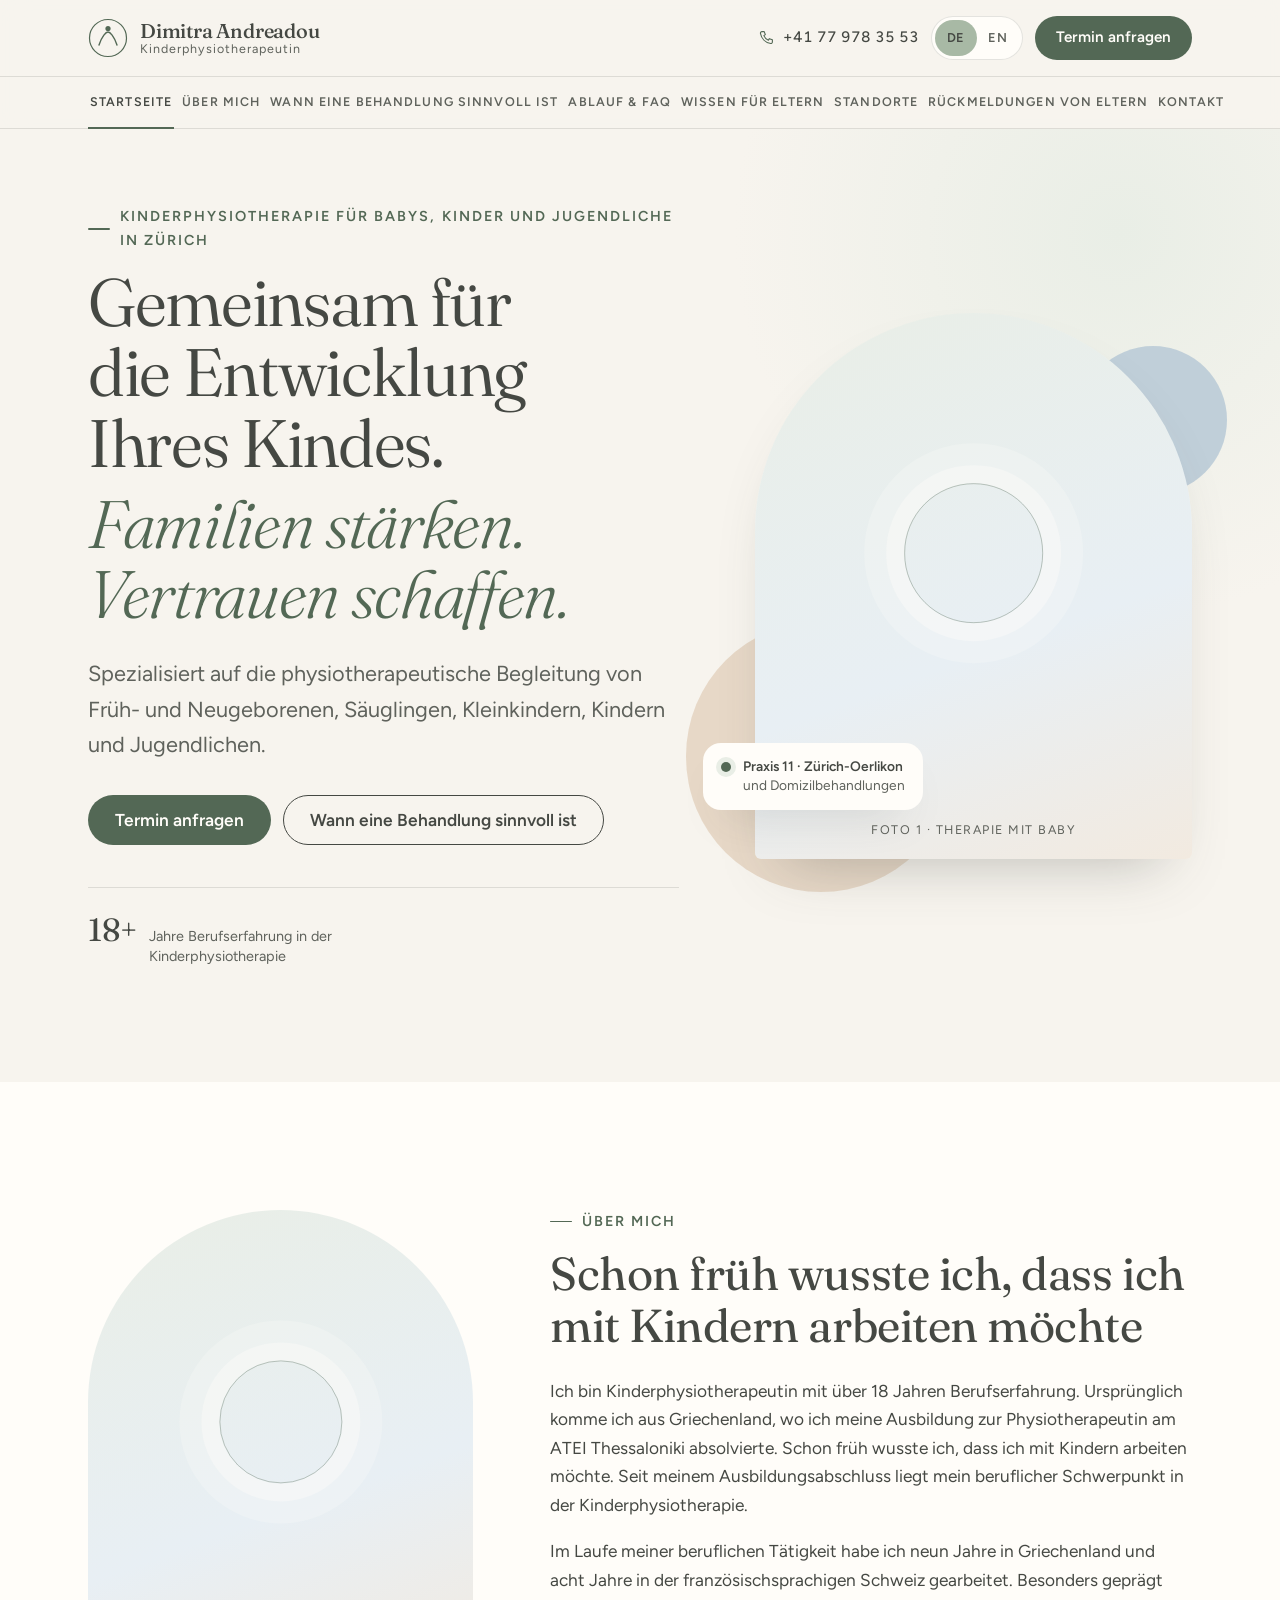
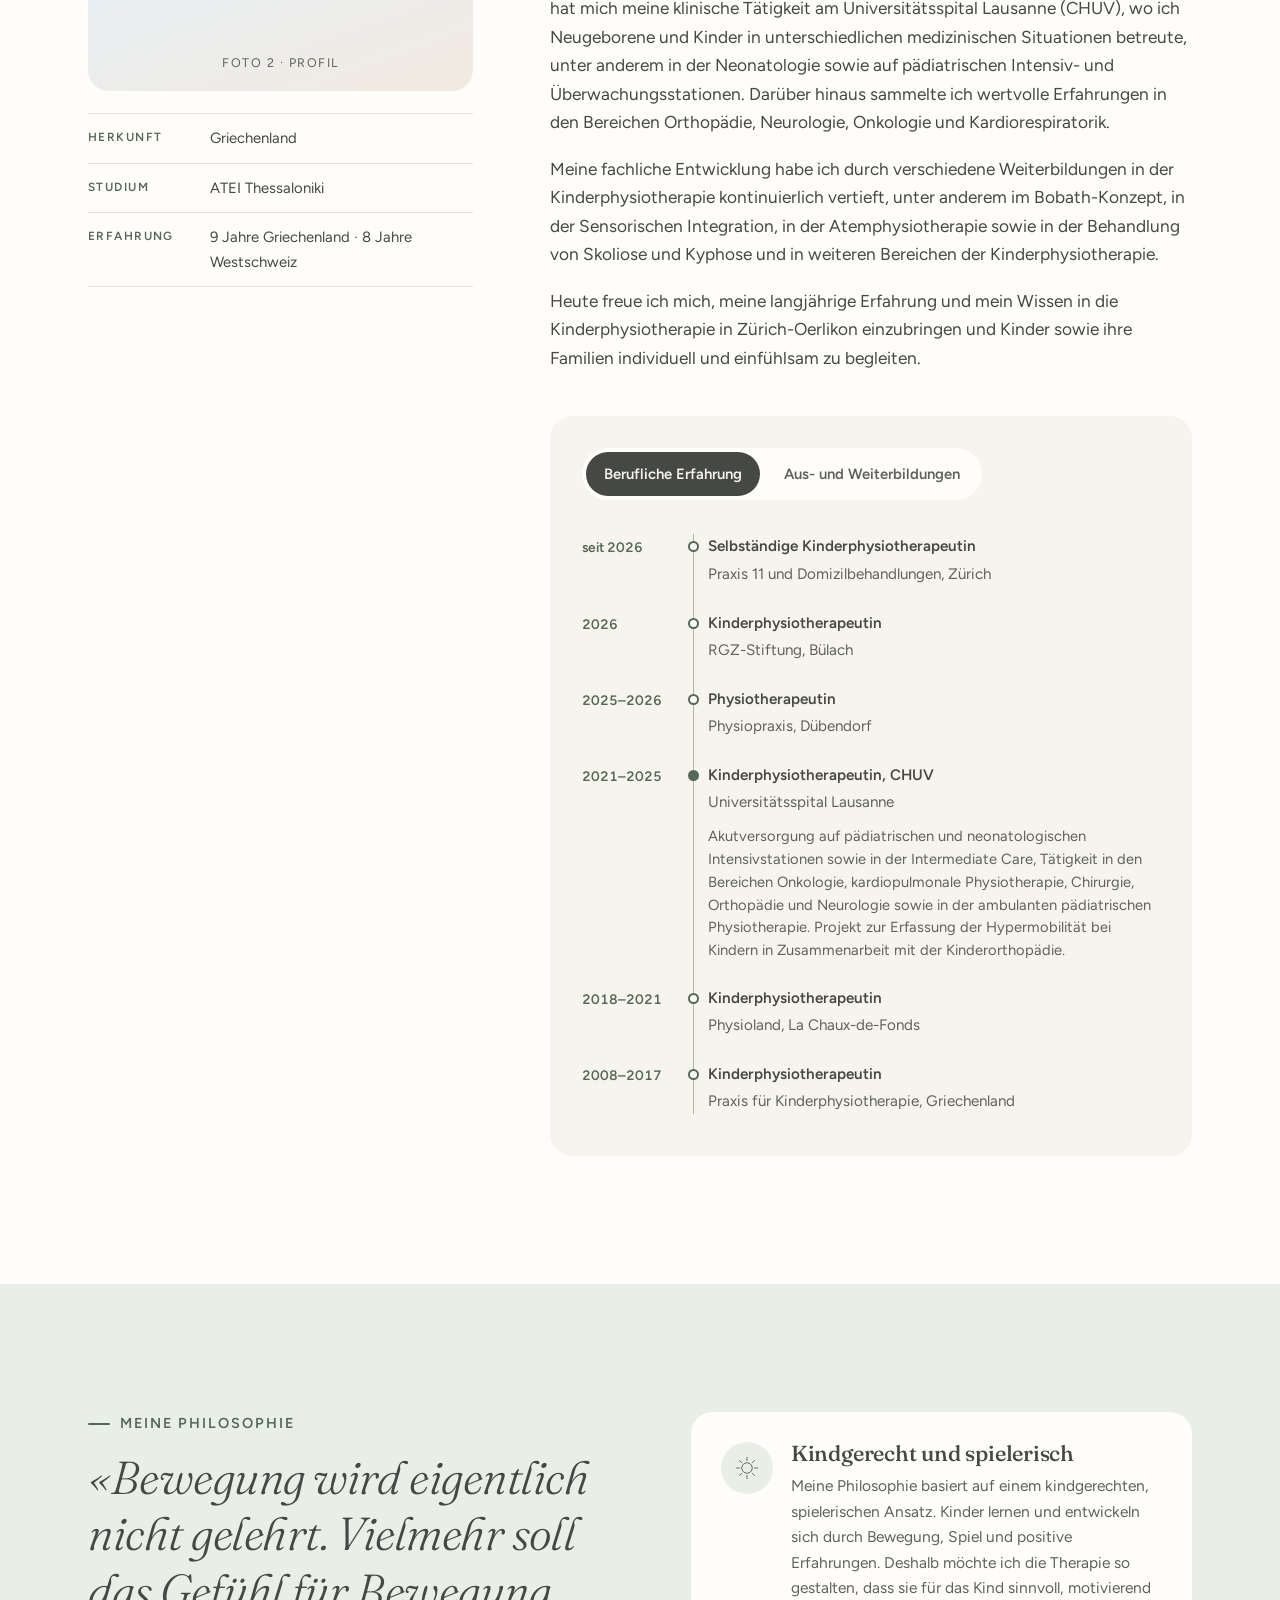
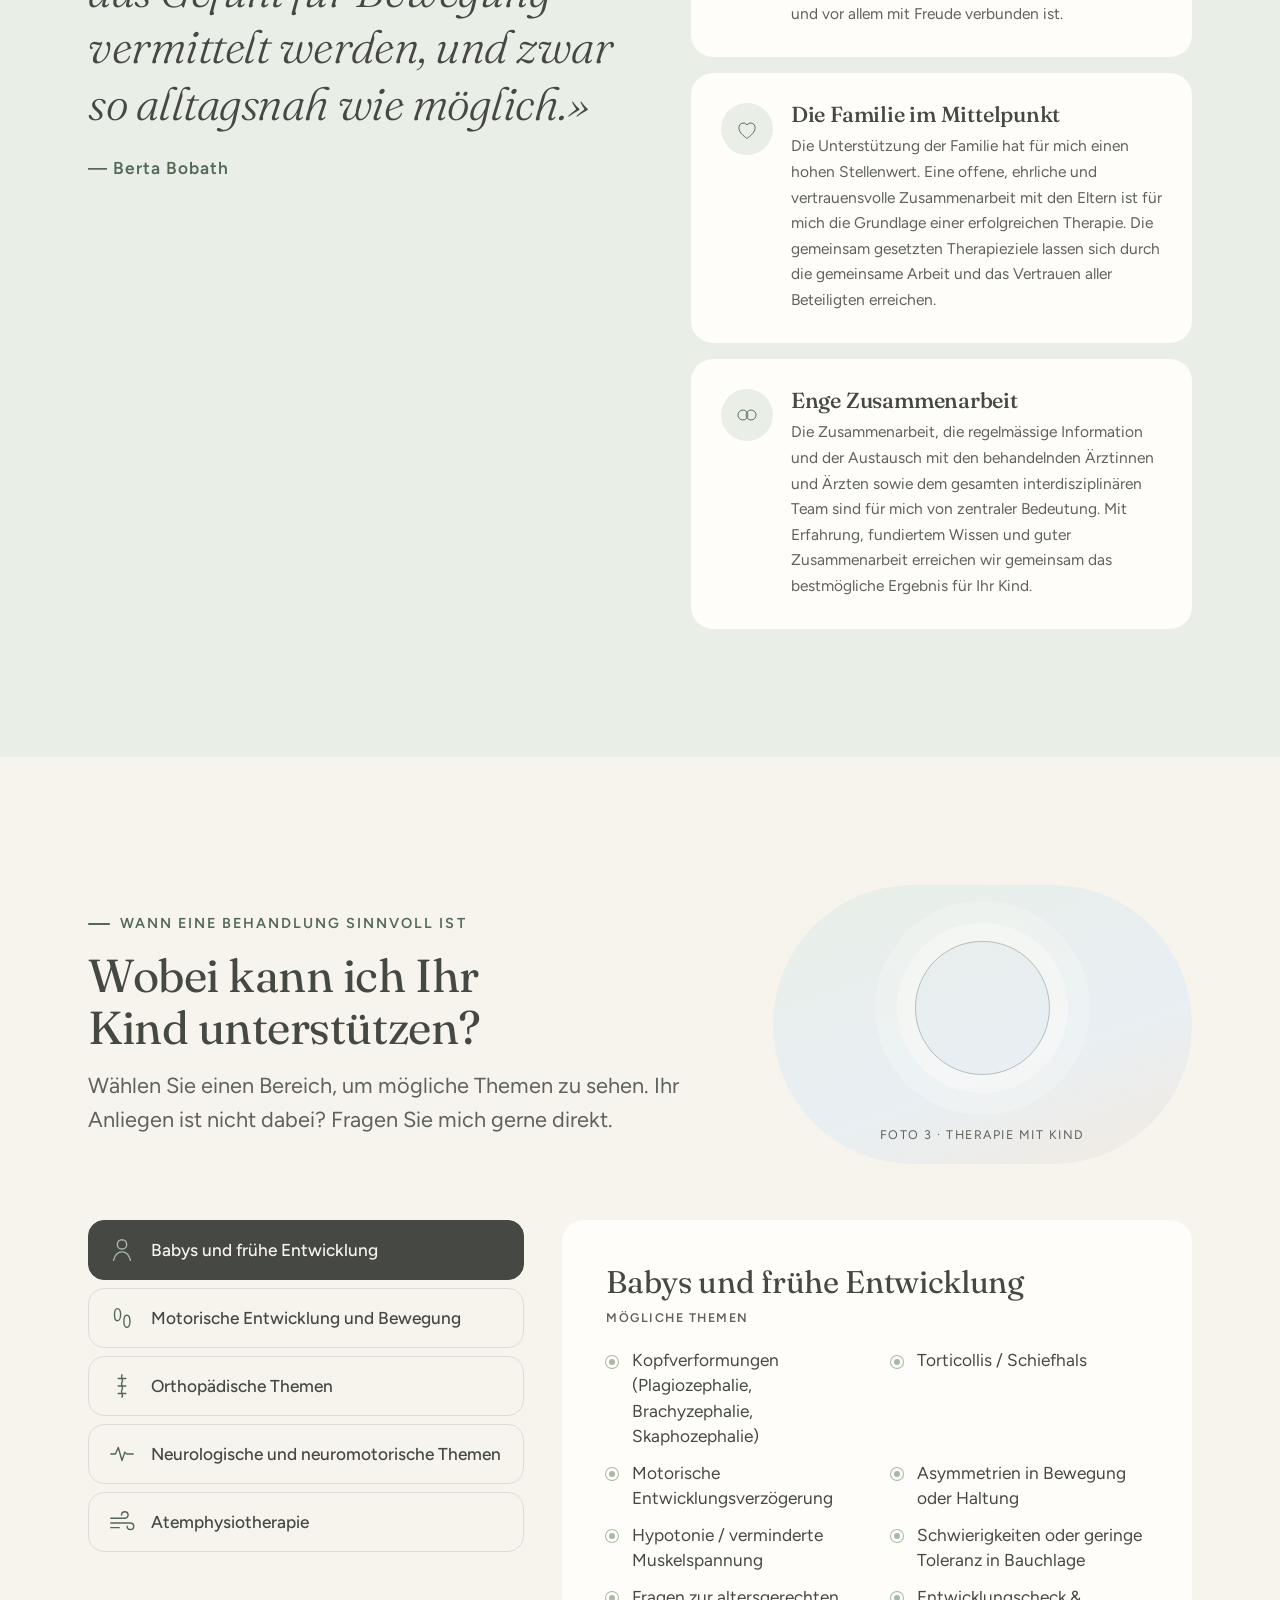
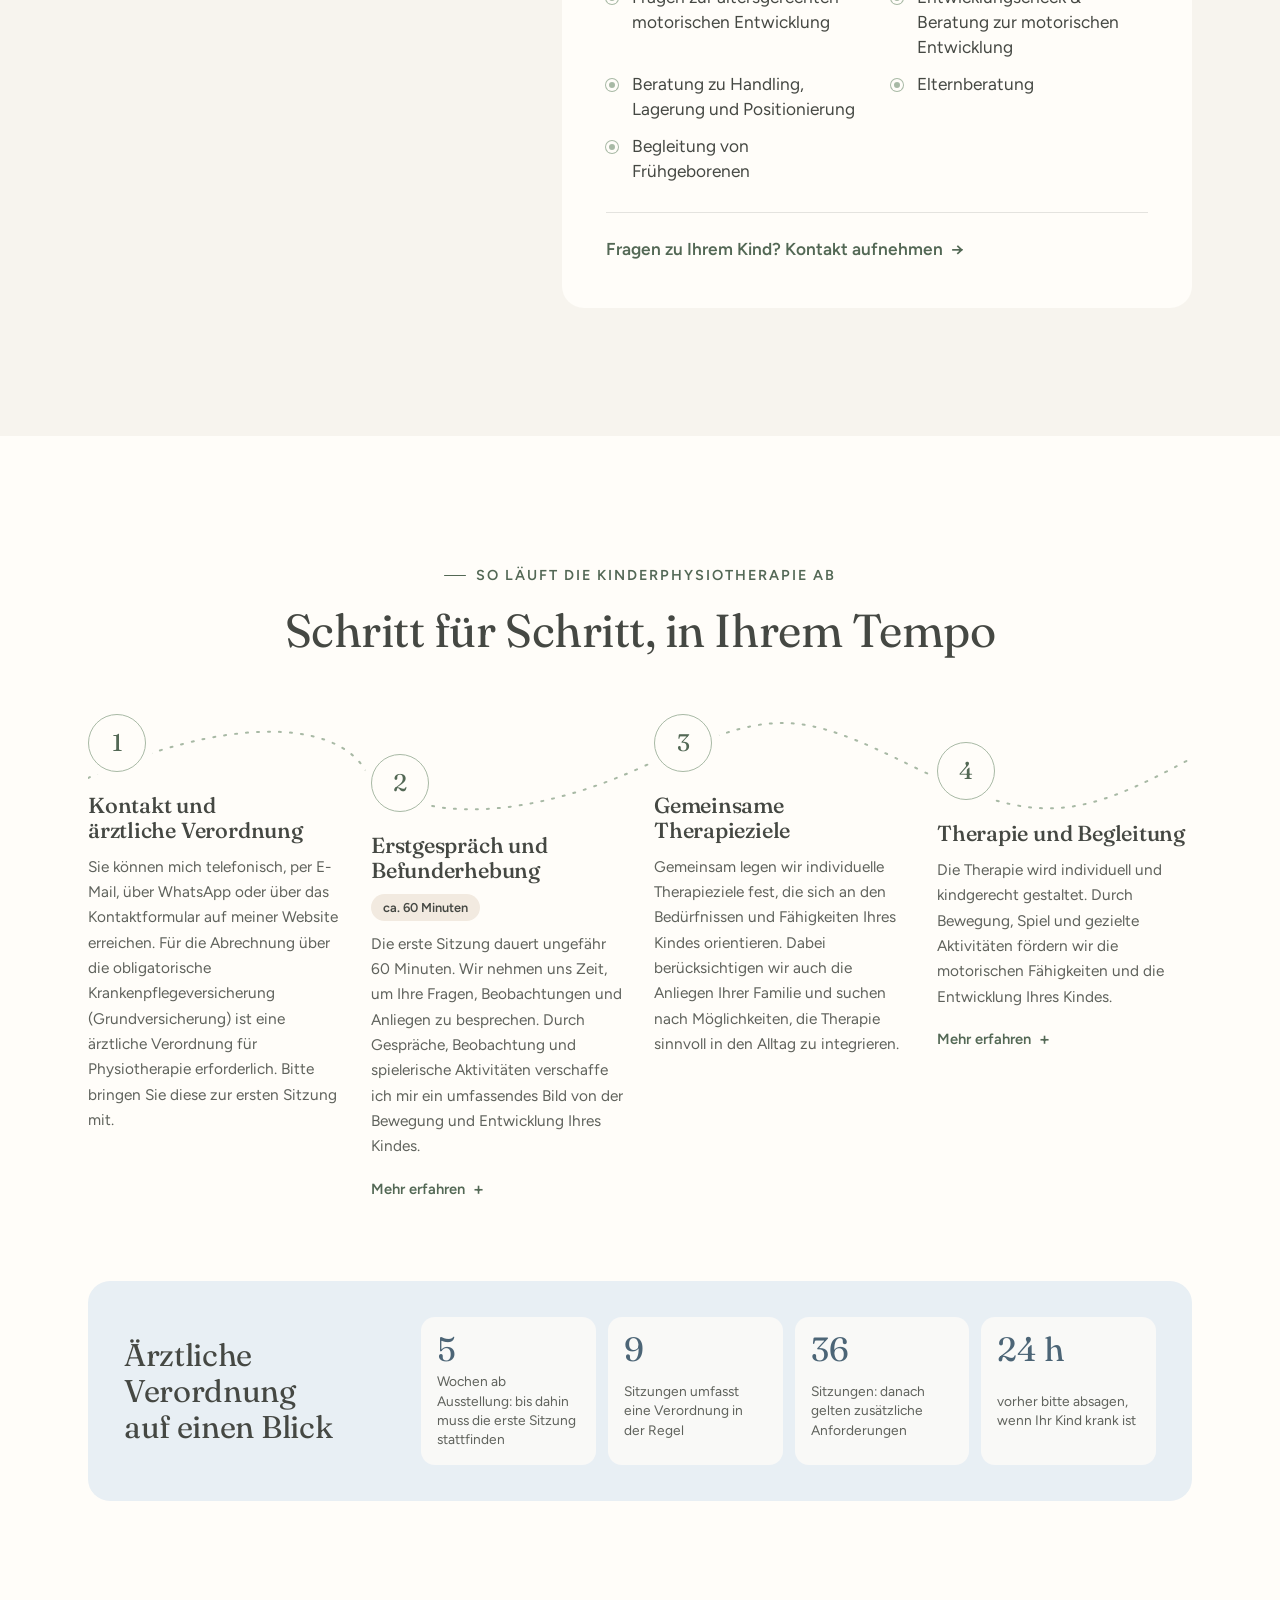
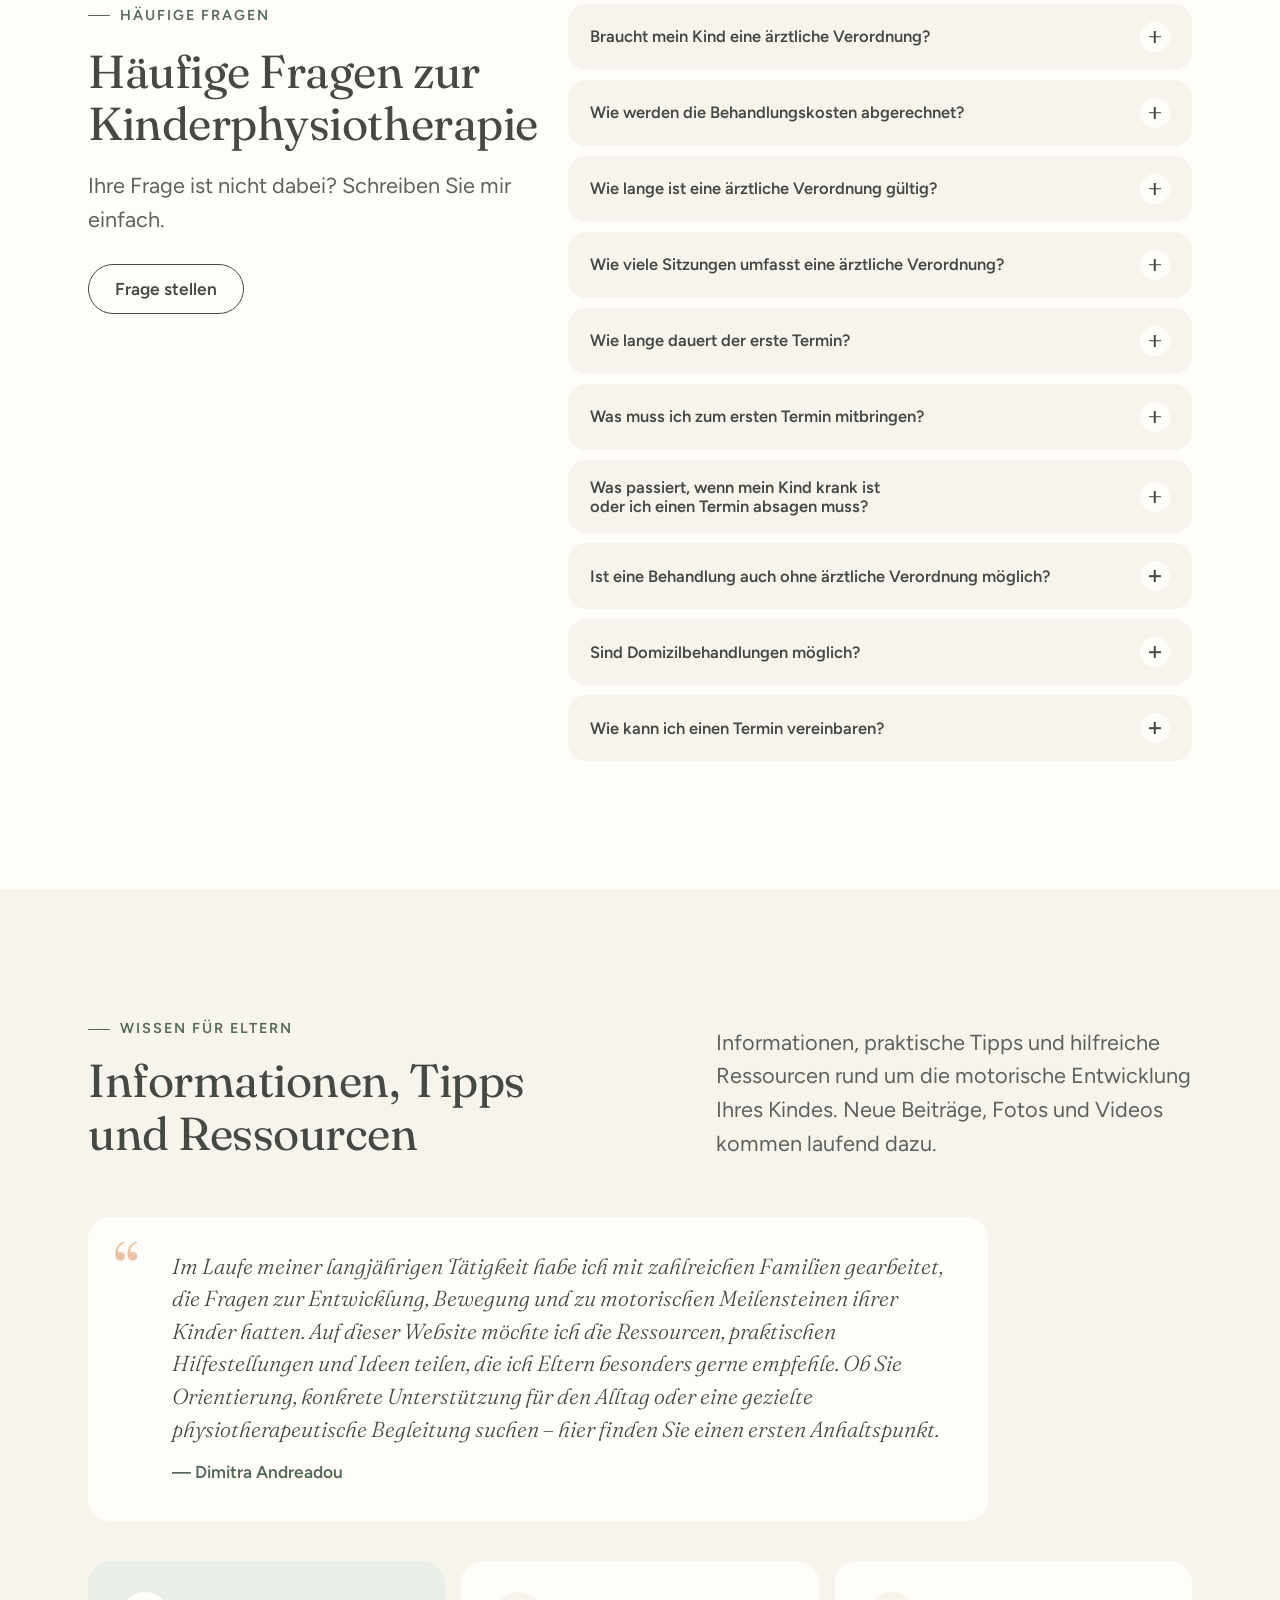
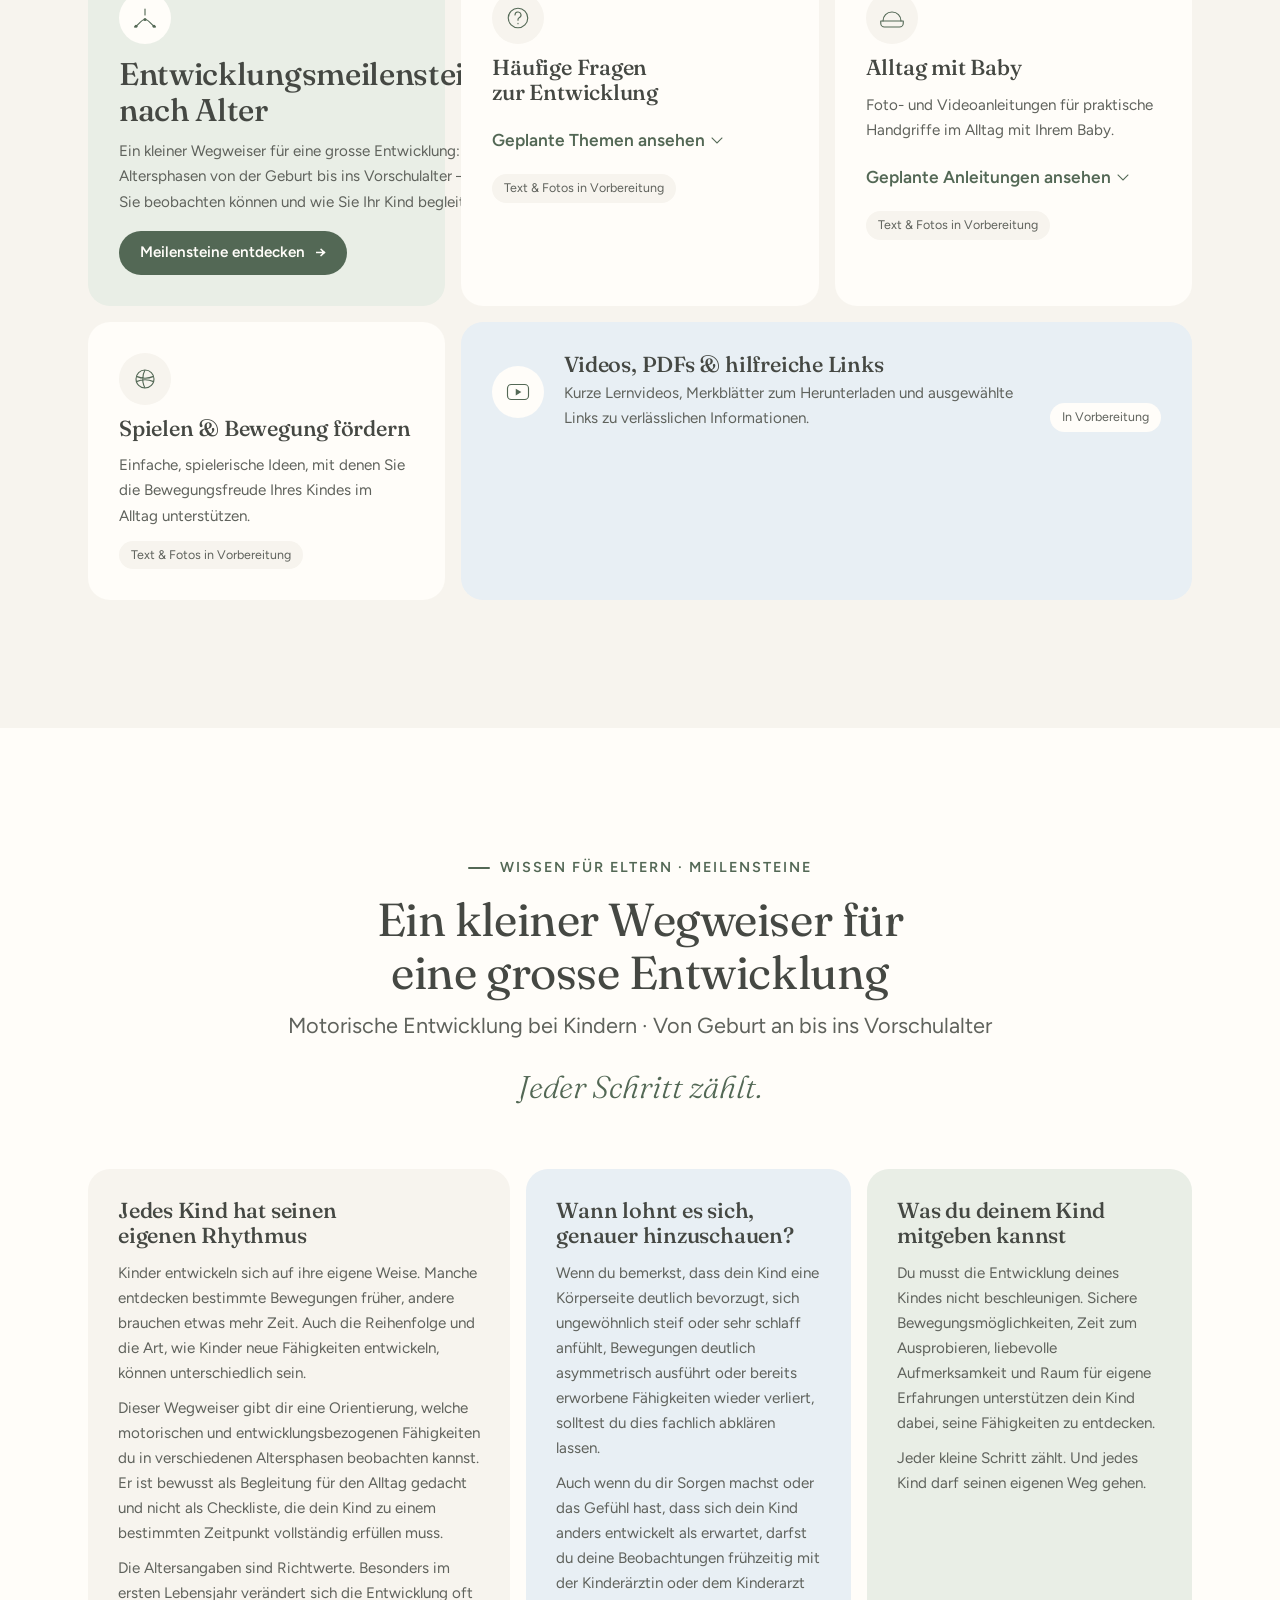
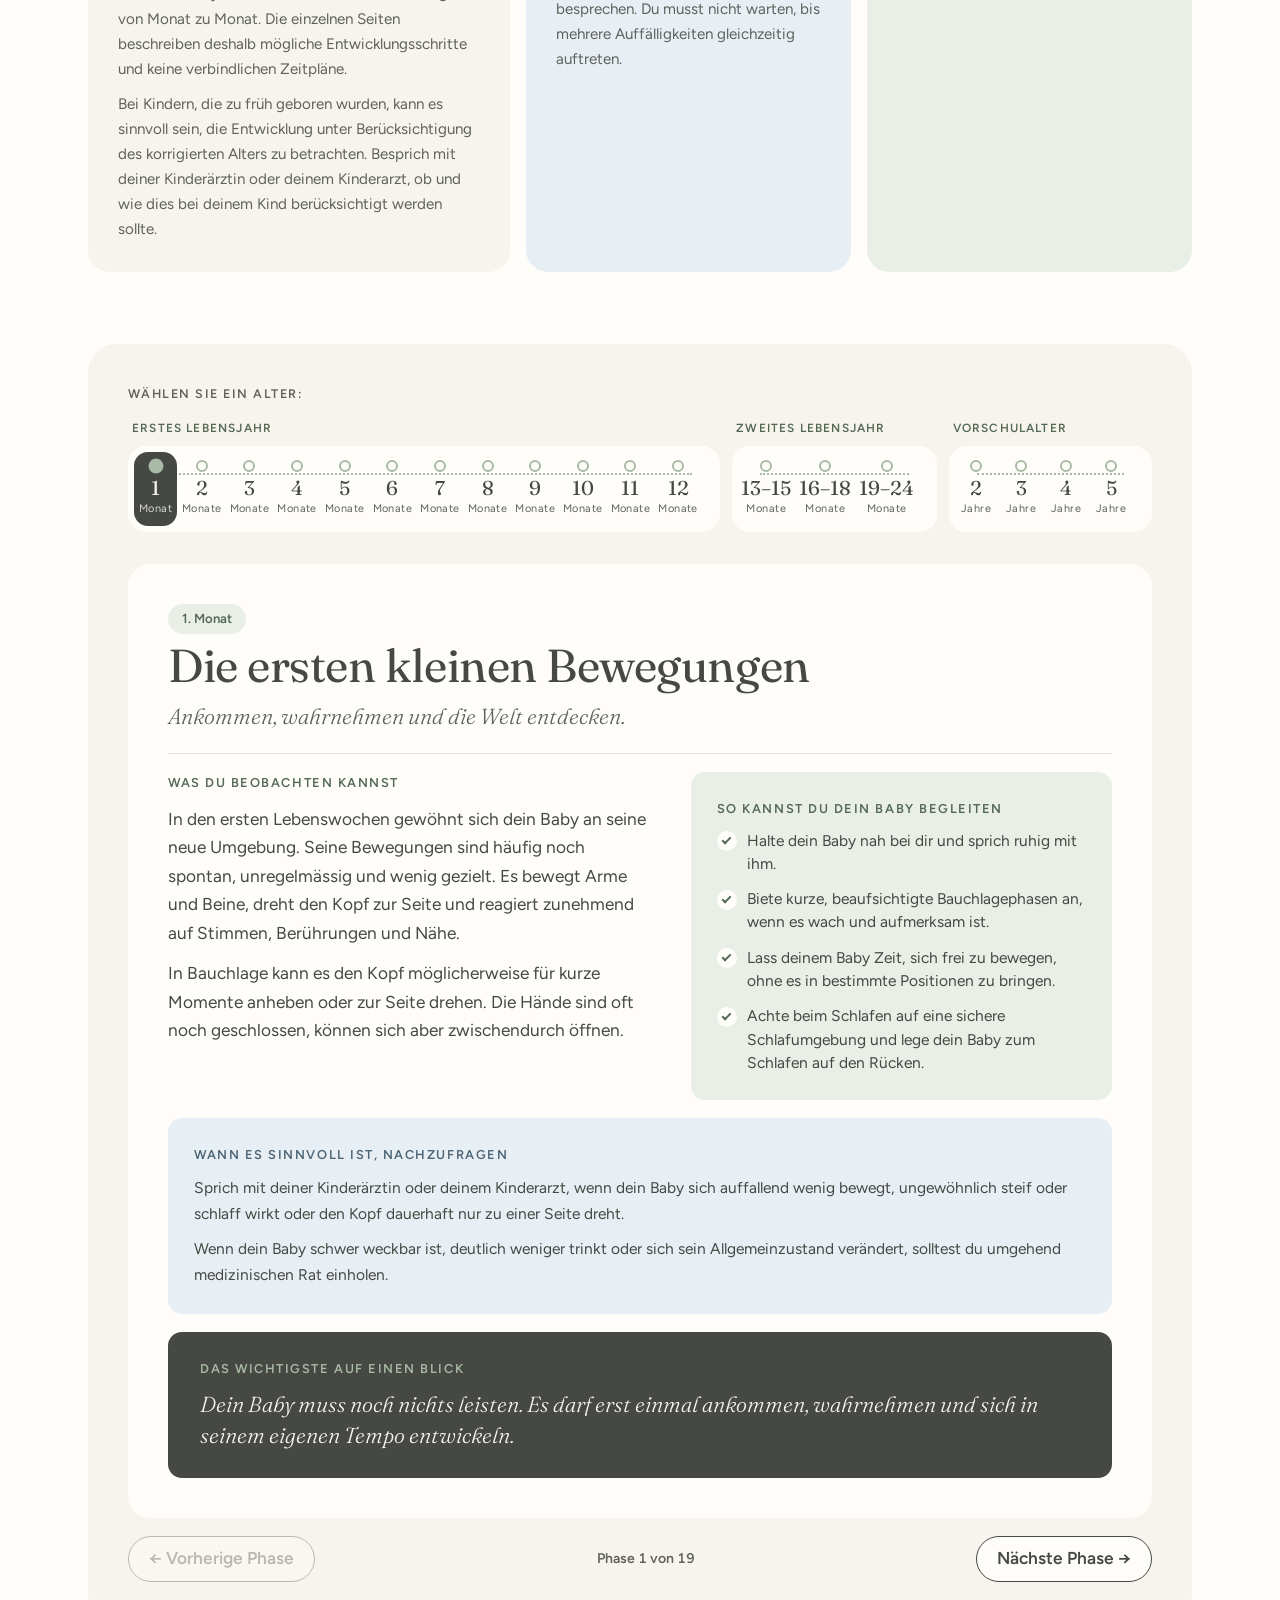
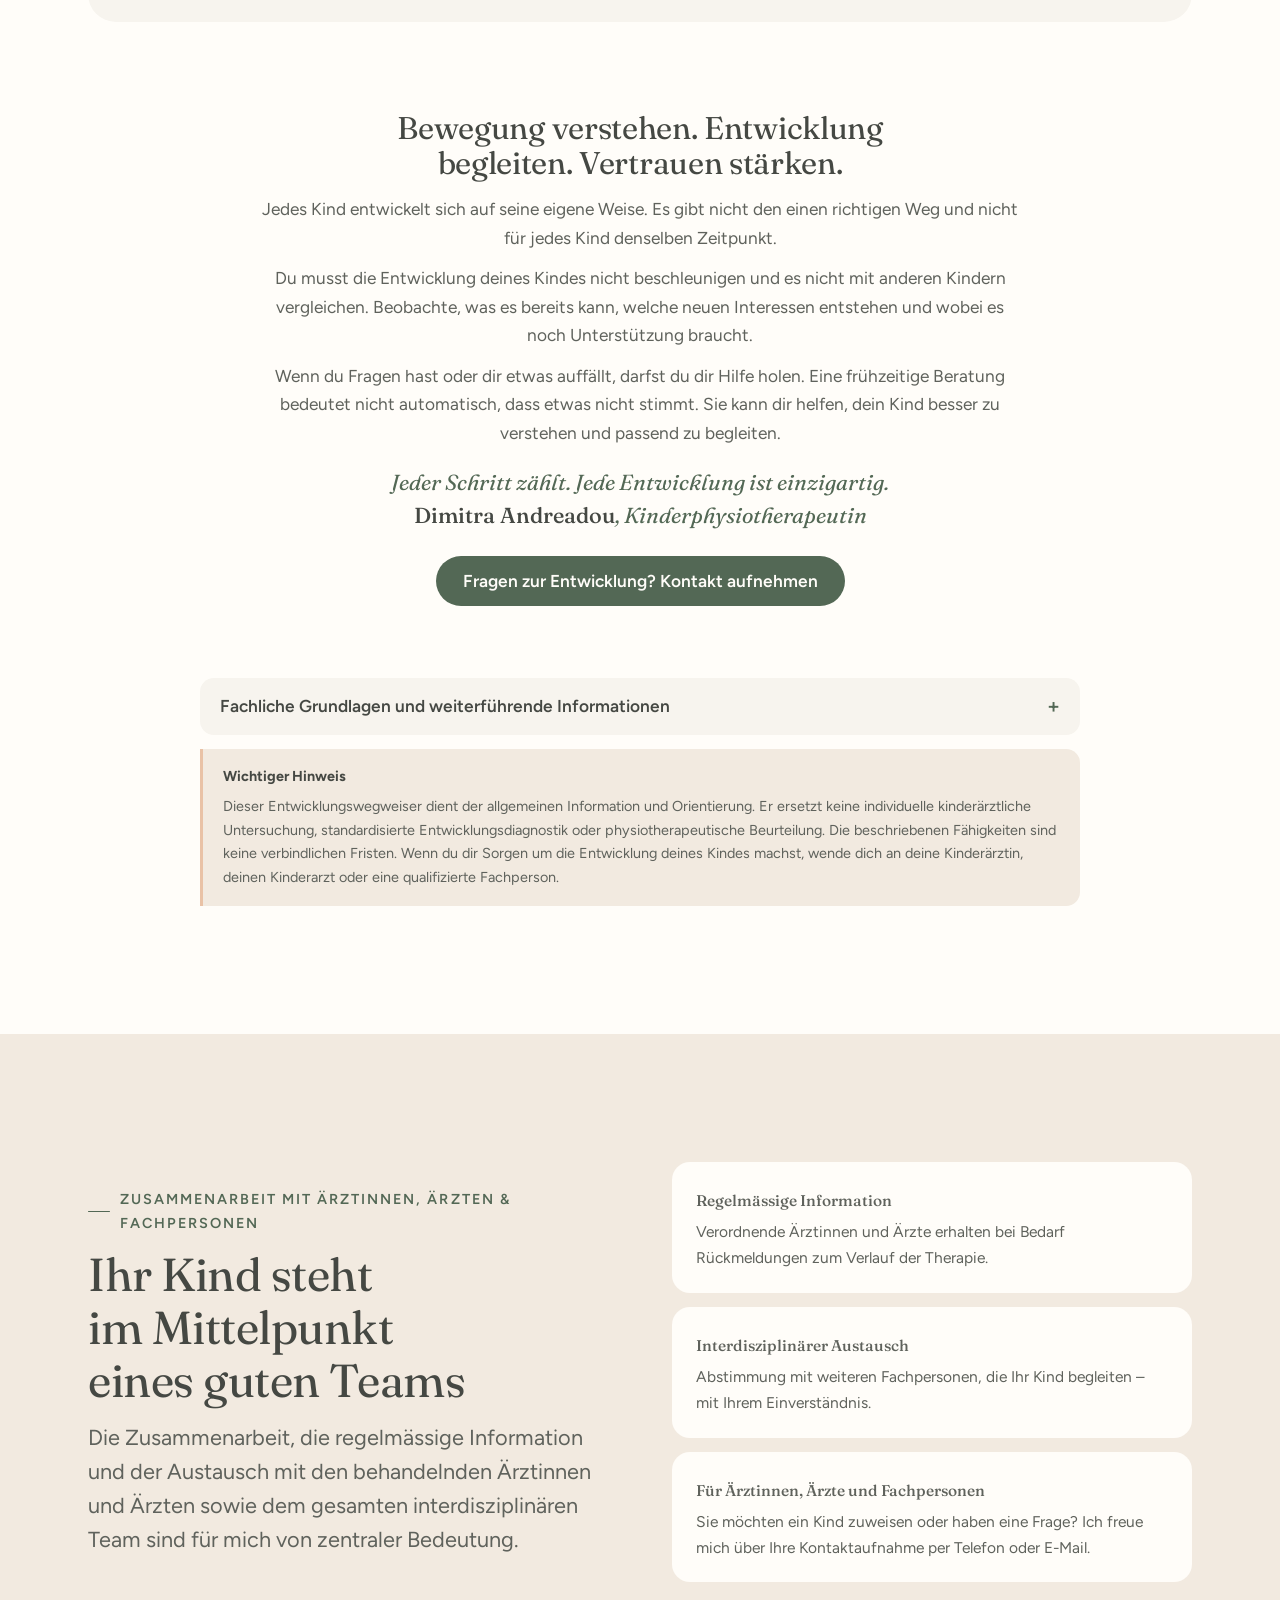
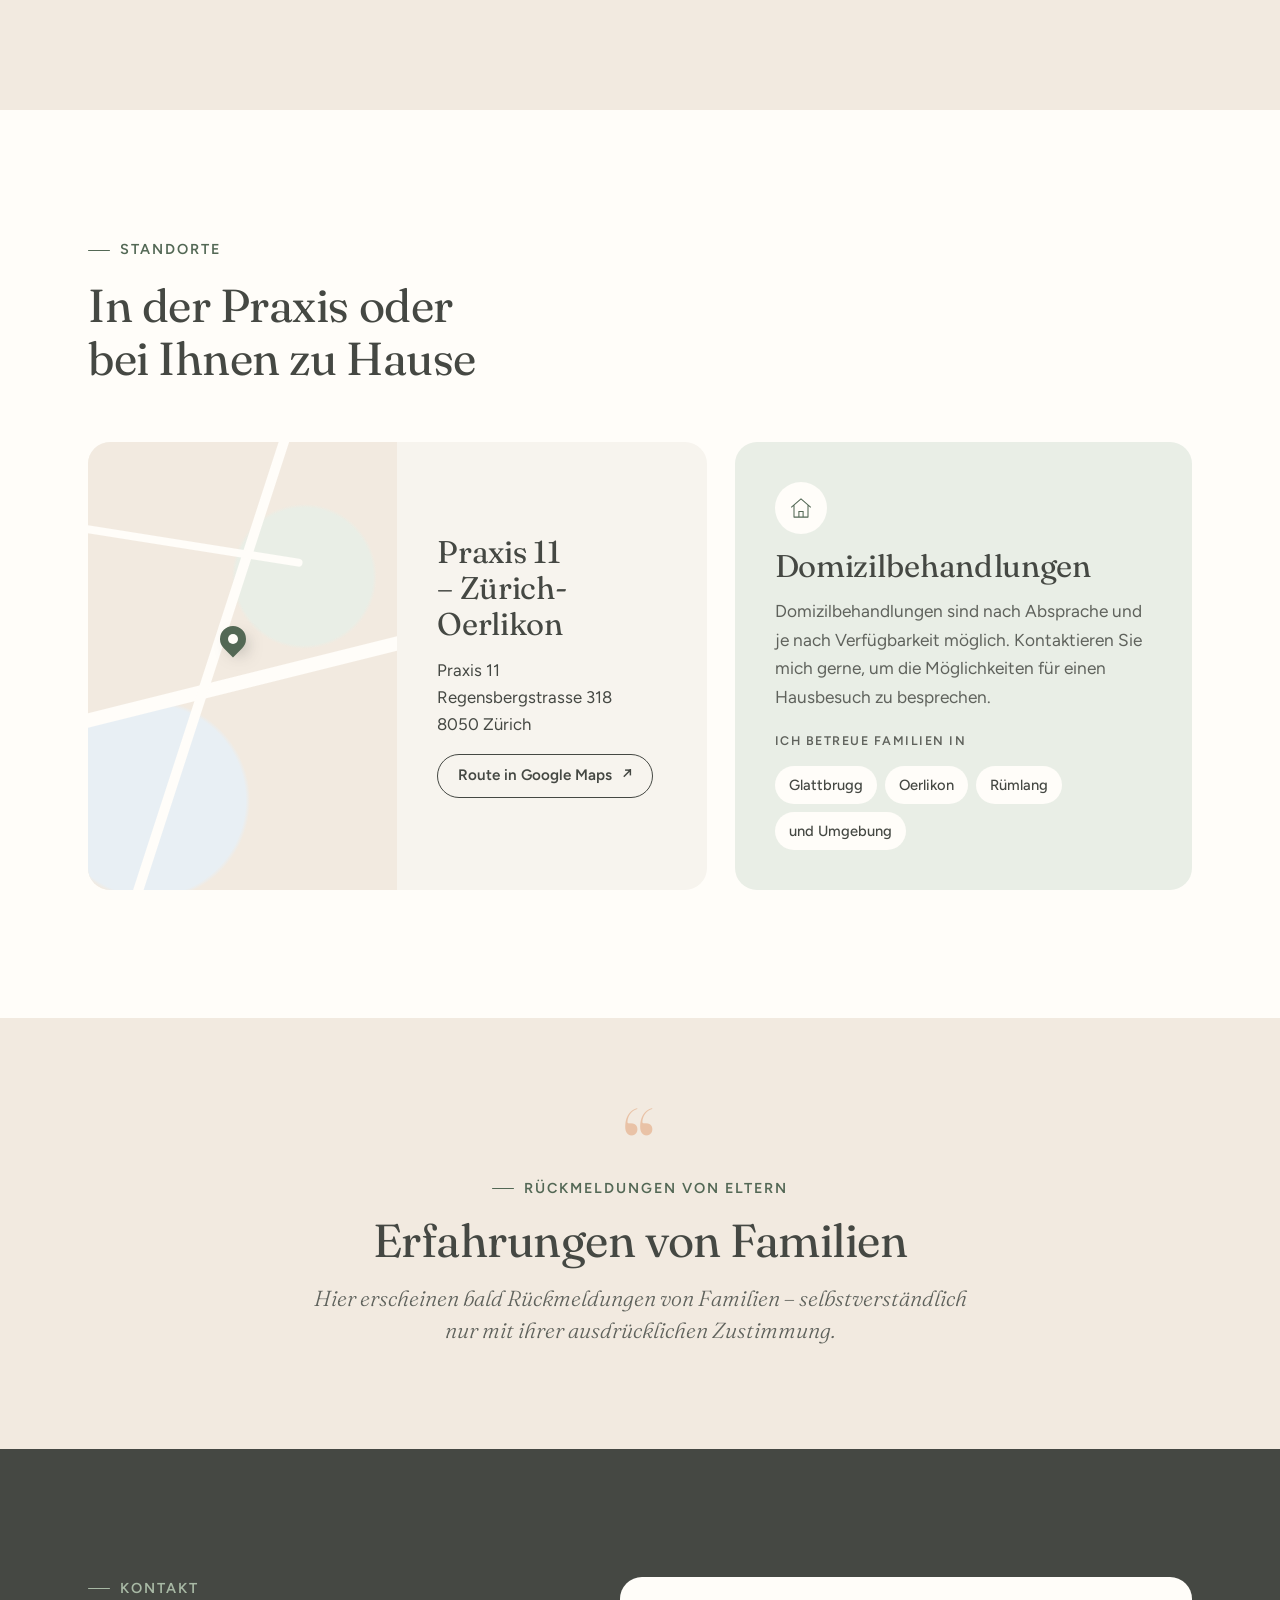
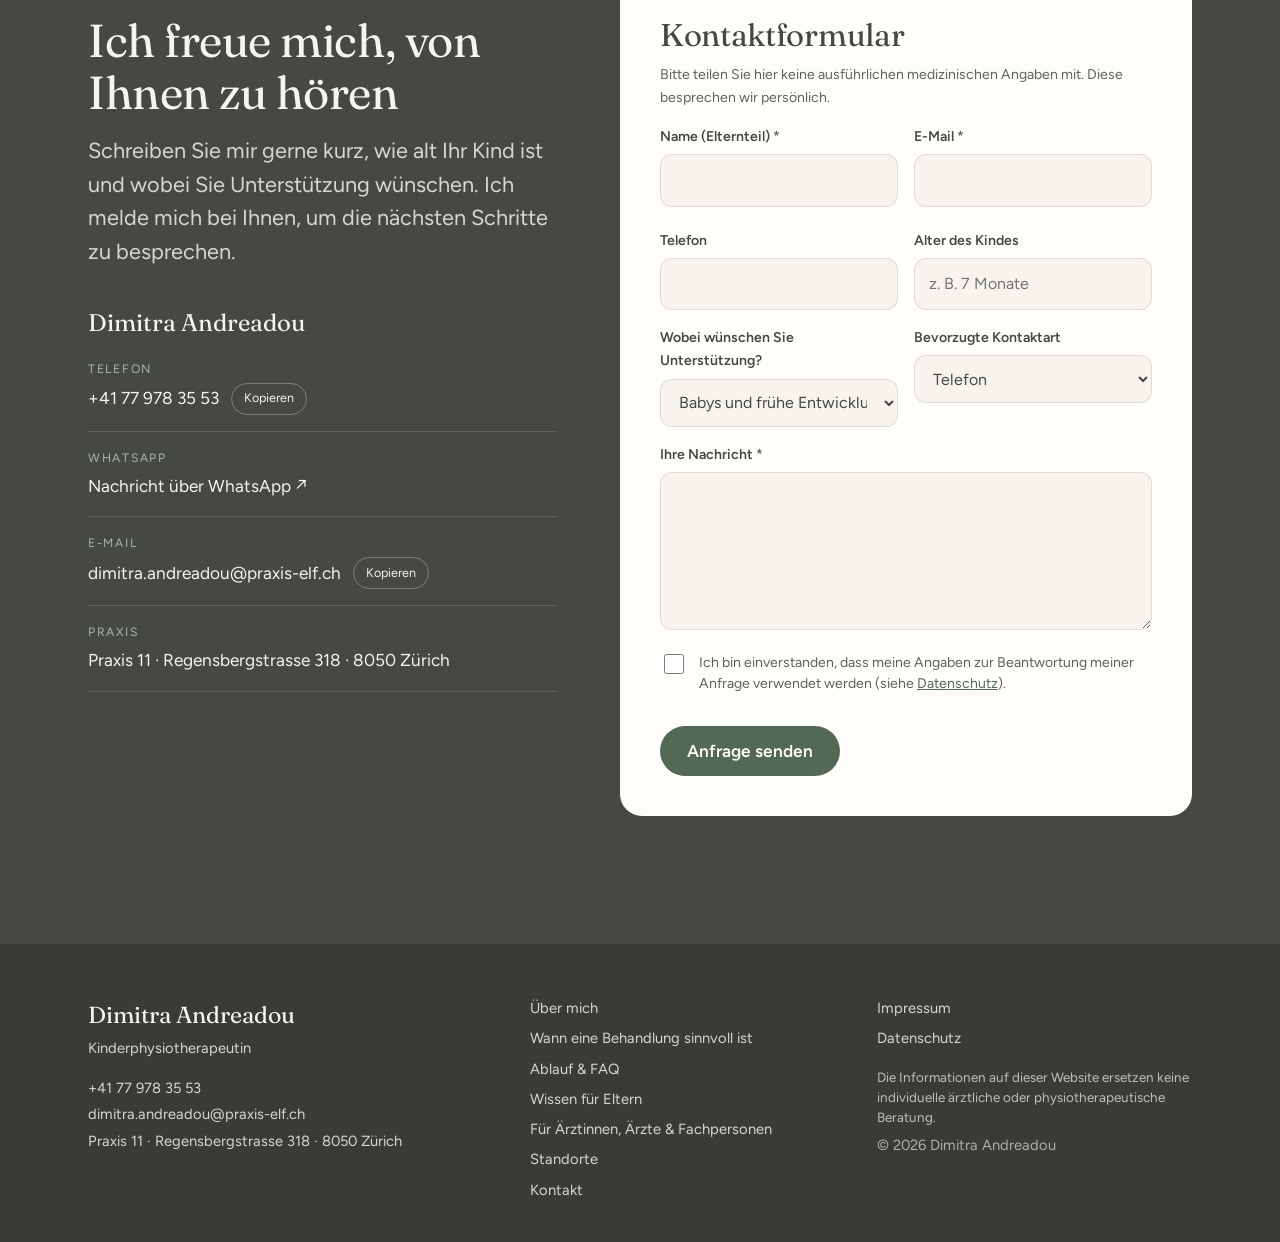
==== index.html @ 2e178c03 "Add files via upload" ====
<!DOCTYPE html>
<html lang="de">
<head>
<meta charset="utf-8">
<meta name="viewport" content="width=device-width, initial-scale=1, viewport-fit=cover">
<title>Dimitra Andreadou · Kinderphysiotherapie Zürich-Oerlikon</title>
<meta name="description" content="Dimitra Andreadou, Kinderphysiotherapeutin in Zürich-Oerlikon. Physiotherapeutische Begleitung von Früh- und Neugeborenen, Säuglingen, Kleinkindern, Kindern und Jugendlichen – in der Praxis 11 und zu Hause.">
<meta name="theme-color" content="#F7F4EE">
<link rel="preconnect" href="https://fonts.googleapis.com">
<link rel="preconnect" href="https://fonts.gstatic.com" crossorigin>
<link rel="stylesheet" href="https://fonts.googleapis.com/css2?family=Fraunces:ital,opsz,wght@0,9..144,300..600;1,9..144,300..600&family=Figtree:wght@400;500;600&display=swap">
<link rel="stylesheet" href="style.css">
</head>
<body>

<a class="skip" href="#main"><span lang="de">Zum Inhalt springen</span><span lang="en">Skip to content</span></a>

<!-- =========================================================
     HEADER — brand row + the 8-item main menu from the brief
     ========================================================= -->
<header class="site-header" id="site-header">
  <div class="wrap header-top">
    <a class="brand" href="#startseite">
      <span class="brand-mark" aria-hidden="true"><svg viewBox="0 0 40 40"><circle cx="20" cy="20" r="18.5" fill="none" stroke="currentColor" stroke-width="1.2"/><path d="M11 27c3-9 7-13 9-13s6 4 9 13" fill="none" stroke="currentColor" stroke-width="1.4" stroke-linecap="round"/><circle cx="20" cy="10.5" r="2.6" fill="currentColor"/></svg></span>
      <span class="brand-text"><b>Dimitra Andreadou</b><small>Kinderphysiotherapeutin</small></span>
    </a>

    <div class="header-tools">
      <a class="header-phone" href="tel:+41779783553"><svg viewBox="0 0 24 24" aria-hidden="true"><path d="M6.6 3.5h3l1.5 4-2 1.3a11 11 0 0 0 6.1 6.1l1.3-2 4 1.5v3a2 2 0 0 1-2.2 2A17 17 0 0 1 4.6 5.7a2 2 0 0 1 2-2.2Z" fill="none" stroke="currentColor" stroke-width="1.5" stroke-linejoin="round"/></svg>+41 77 978 35 53</a>
      <div class="lang-switch" role="group" aria-label="Sprache / Language">
        <button type="button" data-set-lang="de" aria-pressed="true">DE</button>
        <button type="button" data-set-lang="en" aria-pressed="false">EN</button>
      </div>
      <a class="btn btn-primary btn-sm header-cta" href="#kontakt"><span lang="de">Termin anfragen</span><span lang="en">Book an appointment</span></a>
      <button type="button" class="menu-btn" id="menu-btn" aria-expanded="false" aria-controls="main-nav">
        <span class="sr"><span lang="de">Menü öffnen</span><span lang="en">Open menu</span></span>
        <i></i><i></i>
      </button>
    </div>
  </div>

  <nav class="main-nav" id="main-nav" aria-label="Hauptmenü / Main menu">
    <div class="wrap nav-inner">
      <a href="#startseite"><span lang="de">Startseite</span><span lang="en">Home</span></a>
      <a href="#ueber-mich"><span lang="de">Über mich</span><span lang="en">About me</span></a>
      <a href="#behandlung"><span lang="de">Wann eine Behandlung sinnvoll ist</span><span lang="en">When therapy can help</span></a>
      <a href="#ablauf"><span lang="de">Ablauf &amp; FAQ</span><span lang="en">Process &amp; FAQ</span></a>
      <a href="#wissen"><span lang="de">Wissen für Eltern</span><span lang="en">For parents</span></a>
      <a href="#standorte"><span lang="de">Standorte</span><span lang="en">Locations</span></a>
      <a href="#rueckmeldungen"><span lang="de">Rückmeldungen von Eltern</span><span lang="en">Parent feedback</span></a>
      <a href="#kontakt"><span lang="de">Kontakt</span><span lang="en">Contact</span></a>
      <a class="btn btn-primary nav-cta" href="#kontakt"><span lang="de">Termin anfragen</span><span lang="en">Book an appointment</span></a>
    </div>
  </nav>
</header>

<main id="main">

<!-- ================= STARTSEITE / HERO ================= -->
<section class="hero" id="startseite">
  <div class="wrap hero-grid">
    <div class="hero-copy">
      <p class="eyebrow hero-eyebrow"><span lang="de">Kinderphysiotherapie für Babys, Kinder und Jugendliche in Zürich</span><span lang="en">Paediatric physiotherapy for babies, children and adolescents in Zurich</span></p>
      <h1 class="motto">
        <span class="motto-1"><span lang="de">Gemeinsam für die Entwicklung Ihres Kindes.</span><span lang="en">Working together for your child’s development.</span></span>
        <span class="motto-2"><span lang="de">Familien stärken. Vertrauen schaffen.</span><span lang="en">Supporting families. Building trust.</span></span>
      </h1>
      <p class="hero-sub"><span lang="de">Spezialisiert auf die physiotherapeutische Begleitung von Früh- und Neugeborenen, Säuglingen, Kleinkindern, Kindern und Jugendlichen.</span><span lang="en">Specialising in physiotherapy for premature and newborn babies, infants, toddlers, children and adolescents.</span></p>
      <div class="hero-actions">
        <a class="btn btn-primary" href="#kontakt"><span lang="de">Termin anfragen</span><span lang="en">Book an appointment</span></a>
        <a class="btn btn-ghost" href="#behandlung"><span lang="de">Wann eine Behandlung sinnvoll ist</span><span lang="en">When therapy can help</span></a>
      </div>
      <ul class="hero-facts">
        <li><b>18+</b><span><span lang="de">Jahre Berufserfahrung in der Kinderphysiotherapie</span><span lang="en">years of experience in paediatric physiotherapy</span></span></li>
      </ul>
    </div>

    <div class="hero-visual">
      <span class="blob blob-sand" aria-hidden="true"></span>
      <span class="blob blob-blue" aria-hidden="true"></span>
      <figure class="photo photo-arch">
        <img src="images/photo-1-therapie-baby.jpg" alt="Dimitra Andreadou in der Therapie mit einem Baby" width="900" height="1125" fetchpriority="high">
        <figcaption class="photo-ph"><span lang="de">Foto 1 · Therapie mit Baby</span><span lang="en">Photo 1 · therapy with a baby</span></figcaption>
      </figure>
      <div class="hero-badge">
        <span class="pulse" aria-hidden="true"></span>
        <p><b>Praxis 11 · Zürich-Oerlikon</b><span lang="de">und Domizilbehandlungen</span><span lang="en">and home visits</span></p>
      </div>
    </div>
  </div>
</section>

<!-- ================= 1 · ÜBER MICH ================= -->
<section class="section about" id="ueber-mich">
  <div class="wrap about-grid">
    <div class="about-side">
      <figure class="photo photo-portrait">
        <img src="images/photo-2-profil.jpg" alt="Porträt von Dimitra Andreadou" width="800" height="1000" loading="lazy">
        <figcaption class="photo-ph"><span lang="de">Foto 2 · Profil</span><span lang="en">Photo 2 · profile</span></figcaption>
      </figure>
      <dl class="key-facts">
        <div><dt><span lang="de">Herkunft</span><span lang="en">From</span></dt><dd><span lang="de">Griechenland</span><span lang="en">Greece</span></dd></div>
        <div><dt><span lang="de">Studium</span><span lang="en">Degree</span></dt><dd>ATEI Thessaloniki</dd></div>
        <div><dt><span lang="de">Erfahrung</span><span lang="en">Experience</span></dt><dd><span lang="de">9 Jahre Griechenland · 8 Jahre Westschweiz</span><span lang="en">9 years Greece · 8 years French-speaking Switzerland</span></dd></div>
      </dl>
    </div>

    <div class="about-main">
      <p class="eyebrow"><span lang="de">Über mich</span><span lang="en">About me</span></p>
      <h2><span lang="de">Schon früh wusste ich, dass ich mit Kindern arbeiten möchte</span><span lang="en">I knew early on that I wanted to work with children</span></h2>

      <div class="prose" lang="de">
        <p>Ich bin Kinderphysiotherapeutin mit über 18 Jahren Berufserfahrung. Ursprünglich komme ich aus Griechenland, wo ich meine Ausbildung zur Physiotherapeutin am ATEI Thessaloniki absolvierte. Schon früh wusste ich, dass ich mit Kindern arbeiten möchte. Seit meinem Ausbildungsabschluss liegt mein beruflicher Schwerpunkt in der Kinderphysiotherapie.</p>
        <p>Im Laufe meiner beruflichen Tätigkeit habe ich neun Jahre in Griechenland und acht Jahre in der französischsprachigen Schweiz gearbeitet. Besonders geprägt hat mich meine klinische Tätigkeit am Universitätsspital Lausanne (CHUV), wo ich Neugeborene und Kinder in unterschiedlichen medizinischen Situationen betreute, unter anderem in der Neonatologie sowie auf pädiatrischen Intensiv- und Überwachungsstationen. Darüber hinaus sammelte ich wertvolle Erfahrungen in den Bereichen Orthopädie, Neurologie, Onkologie und Kardiorespiratorik.</p>
        <p>Meine fachliche Entwicklung habe ich durch verschiedene Weiterbildungen in der Kinderphysiotherapie kontinuierlich vertieft, unter anderem im Bobath-Konzept, in der Sensorischen Integration, in der Atemphysiotherapie sowie in der Behandlung von Skoliose und Kyphose und in weiteren Bereichen der Kinderphysiotherapie.</p>
        <p>Heute freue ich mich, meine langjährige Erfahrung und mein Wissen in die Kinderphysiotherapie in Zürich-Oerlikon einzubringen und Kinder sowie ihre Familien individuell und einfühlsam zu begleiten.</p>
      </div>
      <div class="prose" lang="en">
        <p>I am a paediatric physiotherapist with more than 18 years of professional experience. I am originally from Greece, where I trained as a physiotherapist at ATEI Thessaloniki. I knew early on that I wanted to work with children, and since qualifying, paediatric physiotherapy has been the focus of my work.</p>
        <p>During my career I have worked for nine years in Greece and eight years in French-speaking Switzerland. My clinical work at Lausanne University Hospital (CHUV) shaped me in particular. There I cared for newborns and children in many different medical situations, including in neonatology and on paediatric intensive and intermediate care units. I also gained valuable experience in orthopaedics, neurology, oncology and cardiorespiratory care.</p>
        <p>I have continually deepened my expertise through further training in paediatric physiotherapy, including the Bobath concept, sensory integration, respiratory physiotherapy and the treatment of scoliosis and kyphosis, among other areas.</p>
        <p>Today I am delighted to bring my many years of experience and knowledge to paediatric physiotherapy in Zurich-Oerlikon, and to support children and their families individually and with empathy.</p>
      </div>

      <!-- CV: experience + training -->
      <div class="cv">
        <div class="cv-tabs" role="tablist" aria-label="Lebenslauf / CV">
          <button type="button" role="tab" id="cvtab-work" aria-controls="cv-work" aria-selected="true"><span lang="de">Berufliche Erfahrung</span><span lang="en">Professional experience</span></button>
          <button type="button" role="tab" id="cvtab-edu" aria-controls="cv-edu" aria-selected="false" tabindex="-1"><span lang="de">Aus- und Weiterbildungen</span><span lang="en">Education &amp; training</span></button>
        </div>

        <div class="cv-panel" id="cv-work" role="tabpanel" aria-labelledby="cvtab-work" tabindex="0">
          <ol class="timeline">
            <li><span class="yr"><span lang="de">seit 2026</span><span lang="en">since 2026</span></span><div><b><span lang="de">Selbständige Kinderphysiotherapeutin</span><span lang="en">Self-employed paediatric physiotherapist</span></b><span lang="de">Praxis 11 und Domizilbehandlungen, Zürich</span><span lang="en">Praxis 11 and home visits, Zurich</span></div></li>
            <li><span class="yr">2026</span><div><b><span lang="de">Kinderphysiotherapeutin</span><span lang="en">Paediatric physiotherapist</span></b><span lang="de">RGZ-Stiftung, Bülach</span><span lang="en">RGZ Foundation, Bülach</span></div></li>
            <li><span class="yr">2025–2026</span><div><b><span lang="de">Physiotherapeutin</span><span lang="en">Physiotherapist</span></b>Physiopraxis, Dübendorf</div></li>
            <li class="featured"><span class="yr">2021–2025</span><div><b><span lang="de">Kinderphysiotherapeutin, CHUV</span><span lang="en">Paediatric physiotherapist, CHUV</span></b><span lang="de">Universitätsspital Lausanne</span><span lang="en">Lausanne University Hospital</span>
              <p lang="de">Akutversorgung auf pädiatrischen und neonatologischen Intensivstationen sowie in der Intermediate Care, Tätigkeit in den Bereichen Onkologie, kardiopulmonale Physiotherapie, Chirurgie, Orthopädie und Neurologie sowie in der ambulanten pädiatrischen Physiotherapie. Projekt zur Erfassung der Hypermobilität bei Kindern in Zusammenarbeit mit der Kinderorthopädie.</p>
              <p lang="en">Acute care in paediatric and neonatal intensive care units and in intermediate care; work in oncology, cardiopulmonary physiotherapy, surgery, orthopaedics and neurology, and in outpatient paediatric physiotherapy. Project to assess hypermobility in children in collaboration with paediatric orthopaedics.</p></div></li>
            <li><span class="yr">2018–2021</span><div><b><span lang="de">Kinderphysiotherapeutin</span><span lang="en">Paediatric physiotherapist</span></b>Physioland, La Chaux-de-Fonds</div></li>
            <li><span class="yr">2008–2017</span><div><b><span lang="de">Kinderphysiotherapeutin</span><span lang="en">Paediatric physiotherapist</span></b><span lang="de">Praxis für Kinderphysiotherapie, Griechenland</span><span lang="en">Paediatric physiotherapy practice, Greece</span></div></li>
          </ol>
        </div>

        <div class="cv-panel" id="cv-edu" role="tabpanel" aria-labelledby="cvtab-edu" tabindex="0" hidden>
          <ol class="timeline timeline-edu" id="edu-list">
            <li><span class="yr">2025</span><div><b>Feeding Medically Complex Infants</b>NDTA Community Connections</div></li>
            <li><span class="yr">2023</span><div><b>Advanced Studies in Aquatic Therapy</b><span lang="de">IATF, Spital Val-de-Ruz</span><span lang="en">IATF, Val-de-Ruz Hospital</span></div></li>
            <li><span class="yr">2023</span><div><b><span lang="de">Ausbildung zum tiergestützten Therapiehund</span><span lang="en">Training for animal-assisted therapy with a therapy dog</span></b><span lang="de">ASZ, Genf</span><span lang="en">ASZ, Geneva</span></div></li>
            <li><span class="yr">2023</span><div><b><span lang="de">Beurteilung der Hypotonie beim Säugling und Erkennen der spinalen Muskelatrophie</span><span lang="en">Assessing hypotonia in infants and recognising spinal muscular atrophy</span></b>CHUV, Lausanne</div></li>
            <li><span class="yr">2022</span><div><b><span lang="de">Neuromotorische Behandlung der Säuglingsplagiozephalie</span><span lang="en">Neuromotor treatment of infant plagiocephaly</span></b>ASSAS, Paris</div></li>
            <li><span class="yr">2019–2021</span><div><b><span lang="de">Umfassende 3D-Therapie bei Skoliose und Hyperkyphose</span><span lang="en">Comprehensive 3D therapy for scoliosis and hyperkyphosis</span></b>ASSAS, Paris</div></li>
            <li class="more"><span class="yr">2018</span><div><b><span lang="de">Atem-Physiotherapie</span><span lang="en">Respiratory physiotherapy</span></b>HESAV, Lausanne</div></li>
            <li class="more"><span class="yr">2016</span><div><b><span lang="de">LiteGait-Gangtrainer bei Kindern mit Zerebralparese</span><span lang="en">LiteGait gait training for children with cerebral palsy</span></b><span lang="de">Mobility Research – LiteGait, Nikosia</span><span lang="en">Mobility Research – LiteGait, Nicosia</span></div></li>
            <li class="more"><span class="yr">2014</span><div><b><span lang="de">Constraint-Induced Movement Therapy (CIMT) bei Kindern mit Hemiparese</span><span lang="en">Constraint-Induced Movement Therapy (CIMT) for children with hemiparesis</span></b><span lang="de">Spital Papageorgiou, Thessaloniki</span><span lang="en">Papageorgiou Hospital, Thessaloniki</span></div></li>
            <li class="more"><span class="yr">2014</span><div><b><span lang="de">Sensorische Integrationstherapie bei Kindern mit Zerebralparese</span><span lang="en">Sensory integration therapy for children with cerebral palsy</span></b><span lang="de">Spital Papageorgiou, Thessaloniki</span><span lang="en">Papageorgiou Hospital, Thessaloniki</span></div></li>
            <li class="more"><span class="yr">2012</span><div><b><span lang="de">Therapeutische Interventionen bei Hochrisiko-Neugeborenen</span><span lang="en">Therapeutic interventions for high-risk newborns</span></b><span lang="de">Spital Papageorgiou, Thessaloniki</span><span lang="en">Papageorgiou Hospital, Thessaloniki</span></div></li>
            <li class="more"><span class="yr">2011</span><div><b><span lang="de">Biomechanische Analyse der unteren Extremitäten</span><span lang="en">Biomechanical analysis of the lower limbs</span></b>International College of Biomechanics, Veria</div></li>
            <li class="more"><span class="yr">2010</span><div><b><span lang="de">Bobath-NDT-Konzept bei Kindern</span><span lang="en">Bobath NDT concept for children</span></b>EBTA, Thessaloniki</div></li>
            <li class="more"><span class="yr">2009</span><div><b>The Sensory Integration Perspective</b>University of Southern California, Western Psychological Services, Thessaloniki</div></li>
            <li class="more"><span class="yr">2003–2007</span><div><b><span lang="de">Studium der Physiotherapie</span><span lang="en">Degree in physiotherapy</span></b><span lang="de">ATEI Thessaloniki, Griechenland</span><span lang="en">ATEI Thessaloniki, Greece</span></div></li>
          </ol>
          <button type="button" class="text-btn" id="edu-toggle" aria-controls="edu-list" aria-expanded="false"><span class="when-closed"><span lang="de">Alle 15 Aus- und Weiterbildungen anzeigen</span><span lang="en">Show all 15 courses and qualifications</span></span><span class="when-open"><span lang="de">Weniger anzeigen</span><span lang="en">Show less</span></span></button>
        </div>
      </div>
    </div>
  </div>
</section>

<!-- ================= MEINE PHILOSOPHIE (part of Über mich) ================= -->
<section class="section philosophy" id="philosophie" aria-labelledby="philo-title">
  <div class="wrap philo-grid">
    <figure class="quote">
      <p class="eyebrow" id="philo-title"><span lang="de">Meine Philosophie</span><span lang="en">My philosophy</span></p>
      <blockquote>
        <p lang="de">«Bewegung wird eigentlich nicht gelehrt. Vielmehr soll das Gefühl für Bewegung vermittelt werden, und zwar so alltagsnah wie möglich.»</p>
        <p lang="en">“Movement is not really taught. Rather, the feeling of movement should be conveyed, and as close to everyday life as possible.”</p>
      </blockquote>
      <figcaption>— Berta Bobath</figcaption>
    </figure>
    <div class="philo-points">
      <article>
        <span class="icon-ring" aria-hidden="true"><svg viewBox="0 0 48 48"><circle cx="24" cy="24" r="9" fill="none" stroke="currentColor" stroke-width="1.6"/><path d="M24 6v5M24 37v5M6 24h5M37 24h5M11.3 11.3l3.5 3.5M33.2 33.2l3.5 3.5M11.3 36.7l3.5-3.5M33.2 14.8l3.5-3.5" stroke="currentColor" stroke-width="1.6" stroke-linecap="round"/></svg></span>
        <h3><span lang="de">Kindgerecht und spielerisch</span><span lang="en">Child-centred and playful</span></h3>
        <p lang="de">Meine Philosophie basiert auf einem kindgerechten, spielerischen Ansatz. Kinder lernen und entwickeln sich durch Bewegung, Spiel und positive Erfahrungen. Deshalb möchte ich die Therapie so gestalten, dass sie für das Kind sinnvoll, motivierend und vor allem mit Freude verbunden ist.</p>
        <p lang="en">My philosophy is based on a child-centred, playful approach. Children learn and develop through movement, play and positive experiences. That is why I aim to make therapy meaningful and motivating for the child and, above all, enjoyable.</p>
      </article>
      <article>
        <span class="icon-ring" aria-hidden="true"><svg viewBox="0 0 48 48"><path d="M24 40s-14-8.2-14-18.3A7.7 7.7 0 0 1 24 17a7.7 7.7 0 0 1 14 4.7C38 31.8 24 40 24 40Z" fill="none" stroke="currentColor" stroke-width="1.6" stroke-linejoin="round"/></svg></span>
        <h3><span lang="de">Die Familie im Mittelpunkt</span><span lang="en">Family at the centre</span></h3>
        <p lang="de">Die Unterstützung der Familie hat für mich einen hohen Stellenwert. Eine offene, ehrliche und vertrauensvolle Zusammenarbeit mit den Eltern ist für mich die Grundlage einer erfolgreichen Therapie. Die gemeinsam gesetzten Therapieziele lassen sich durch die gemeinsame Arbeit und das Vertrauen aller Beteiligten erreichen.</p>
        <p lang="en">Supporting the family is very important to me. Open, honest and trusting cooperation with parents is, for me, the foundation of successful therapy. The therapy goals we set together can be achieved through working together and the trust of everyone involved.</p>
      </article>
      <article>
        <span class="icon-ring" aria-hidden="true"><svg viewBox="0 0 48 48"><circle cx="17" cy="24" r="8.5" fill="none" stroke="currentColor" stroke-width="1.6"/><circle cx="31" cy="24" r="8.5" fill="none" stroke="currentColor" stroke-width="1.6"/></svg></span>
        <h3><span lang="de">Enge Zusammenarbeit</span><span lang="en">Close collaboration</span></h3>
        <p lang="de">Die Zusammenarbeit, die regelmässige Information und der Austausch mit den behandelnden Ärztinnen und Ärzten sowie dem gesamten interdisziplinären Team sind für mich von zentraler Bedeutung. Mit Erfahrung, fundiertem Wissen und guter Zusammenarbeit erreichen wir gemeinsam das bestmögliche Ergebnis für Ihr Kind.</p>
        <p lang="en">Collaboration, regular communication and exchange with the treating doctors and the whole interdisciplinary team are of central importance to me. With experience, sound knowledge and good teamwork, together we achieve the best possible outcome for your child.</p>
      </article>
    </div>
  </div>
</section>

<!-- ================= 2 · WANN EINE BEHANDLUNG SINNVOLL IST ================= -->
<section class="section treatment" id="behandlung">
  <div class="wrap">
    <div class="treat-head">
      <div>
        <p class="eyebrow"><span lang="de">Wann eine Behandlung sinnvoll ist</span><span lang="en">When therapy can help</span></p>
        <h2><span lang="de">Wobei kann ich Ihr Kind unterstützen?</span><span lang="en">How can I support your child?</span></h2>
        <p class="lead"><span lang="de">Wählen Sie einen Bereich, um mögliche Themen zu sehen. Ihr Anliegen ist nicht dabei? Fragen Sie mich gerne direkt.</span><span lang="en">Choose an area to see possible topics. Can’t see your concern? Please ask me directly.</span></p>
      </div>
      <figure class="photo photo-pill">
        <img src="images/photo-3-therapie-kind.jpg" alt="Dimitra Andreadou in der Therapie mit einem Kind" width="900" height="600" loading="lazy">
        <figcaption class="photo-ph"><span lang="de">Foto 3 · Therapie mit Kind</span><span lang="en">Photo 3 · therapy with a child</span></figcaption>
      </figure>
    </div>

    <div class="svc">
      <div class="svc-tabs" role="tablist" aria-label="Bereiche / Areas">
        <button type="button" role="tab" id="tab-babys" aria-controls="panel-babys" aria-selected="true"><svg viewBox="0 0 32 32" aria-hidden="true"><circle cx="16" cy="10" r="5" fill="none" stroke="currentColor" stroke-width="1.5"/><path d="M7 27c1.5-6 5-9 9-9s7.5 3 9 9" fill="none" stroke="currentColor" stroke-width="1.5" stroke-linecap="round"/></svg><span><span lang="de">Babys und frühe Entwicklung</span><span lang="en">Babies and early development</span></span></button>
        <button type="button" role="tab" id="tab-motorik" aria-controls="panel-motorik" aria-selected="false" tabindex="-1"><svg viewBox="0 0 32 32" aria-hidden="true"><path d="M11 6c2.5 0 3.5 3 3.5 6.5S13 19 11 19s-3-3-3-6.5S8.5 6 11 6ZM21 13c2.5 0 3.5 3 3.5 6.5S23 26 21 26s-3-3-3-6.5.5-6.5 3-6.5Z" fill="none" stroke="currentColor" stroke-width="1.5"/></svg><span><span lang="de">Motorische Entwicklung und Bewegung</span><span lang="en">Motor development and movement</span></span></button>
        <button type="button" role="tab" id="tab-ortho" aria-controls="panel-ortho" aria-selected="false" tabindex="-1"><svg viewBox="0 0 32 32" aria-hidden="true"><path d="M16 4c-2 3 2 5 0 8s2 5 0 8 2 5 0 8" fill="none" stroke="currentColor" stroke-width="1.5" stroke-linecap="round"/><path d="M12 8h8M12 16h8M12 24h8" stroke="currentColor" stroke-width="1.5" stroke-linecap="round"/></svg><span><span lang="de">Orthopädische Themen</span><span lang="en">Orthopaedic conditions</span></span></button>
        <button type="button" role="tab" id="tab-neuro" aria-controls="panel-neuro" aria-selected="false" tabindex="-1"><svg viewBox="0 0 32 32" aria-hidden="true"><path d="M4 16h5l3-7 4 14 3-9 2 2h7" fill="none" stroke="currentColor" stroke-width="1.5" stroke-linecap="round" stroke-linejoin="round"/></svg><span><span lang="de">Neurologische und neuromotorische Themen</span><span lang="en">Neurological and neuromotor conditions</span></span></button>
        <button type="button" role="tab" id="tab-atem" aria-controls="panel-atem" aria-selected="false" tabindex="-1"><svg viewBox="0 0 32 32" aria-hidden="true"><path d="M4 12h15a3.5 3.5 0 1 0-3.5-3.5M4 17h21a3.5 3.5 0 1 1-3.5 3.5M4 22h9" fill="none" stroke="currentColor" stroke-width="1.5" stroke-linecap="round"/></svg><span><span lang="de">Atemphysiotherapie</span><span lang="en">Respiratory physiotherapy</span></span></button>
      </div>

      <div class="svc-panels">
        <div class="svc-panel" role="tabpanel" id="panel-babys" aria-labelledby="tab-babys" tabindex="0">
          <h3><span lang="de">Babys und frühe Entwicklung</span><span lang="en">Babies and early development</span></h3>
          <p class="panel-label"><span lang="de">Mögliche Themen</span><span lang="en">Possible topics</span></p>
          <ul class="checklist">
            <li><span lang="de">Kopfverformungen (Plagiozephalie, Brachyzephalie, Skaphozephalie)</span><span lang="en">Head shape deformities (plagiocephaly, brachycephaly, scaphocephaly)</span></li>
            <li><span lang="de">Torticollis / Schiefhals</span><span lang="en">Torticollis / wry neck</span></li>
            <li><span lang="de">Motorische Entwicklungsverzögerung</span><span lang="en">Delayed motor development</span></li>
            <li><span lang="de">Asymmetrien in Bewegung oder Haltung</span><span lang="en">Asymmetries in movement or posture</span></li>
            <li><span lang="de">Hypotonie / verminderte Muskelspannung</span><span lang="en">Hypotonia / reduced muscle tone</span></li>
            <li><span lang="de">Schwierigkeiten oder geringe Toleranz in Bauchlage</span><span lang="en">Difficulties with or low tolerance of tummy time</span></li>
            <li><span lang="de">Fragen zur altersgerechten motorischen Entwicklung</span><span lang="en">Questions about age-appropriate motor development</span></li>
            <li><span lang="de">Entwicklungscheck &amp; Beratung zur motorischen Entwicklung</span><span lang="en">Developmental check &amp; advice on motor development</span></li>
            <li><span lang="de">Beratung zu Handling, Lagerung und Positionierung</span><span lang="en">Advice on handling, positioning and lying positions</span></li>
            <li><span lang="de">Elternberatung</span><span lang="en">Advice for parents</span></li>
            <li><span lang="de">Begleitung von Frühgeborenen</span><span lang="en">Support for premature babies</span></li>
          </ul>
        </div>
        <div class="svc-panel" role="tabpanel" id="panel-motorik" aria-labelledby="tab-motorik" tabindex="0" hidden>
          <h3><span lang="de">Motorische Entwicklung und Bewegung</span><span lang="en">Motor development and movement</span></h3>
          <p class="panel-label"><span lang="de">Mögliche Themen</span><span lang="en">Possible topics</span></p>
          <ul class="checklist">
            <li><span lang="de">Motorische Entwicklungsverzögerung</span><span lang="en">Delayed motor development</span></li>
            <li><span lang="de">Koordinationsschwierigkeiten</span><span lang="en">Coordination difficulties</span></li>
            <li><span lang="de">Gleichgewichtsschwierigkeiten</span><span lang="en">Balance difficulties</span></li>
            <li><span lang="de">Motorische Unsicherheit</span><span lang="en">Motor insecurity</span></li>
            <li><span lang="de">Asymmetrien</span><span lang="en">Asymmetries</span></li>
            <li><span lang="de">Auffälligkeiten des Gangbildes oder der Gangentwicklung</span><span lang="en">Unusual gait patterns or walking development</span></li>
            <li><span lang="de">Sensomotorische Störungen</span><span lang="en">Sensorimotor disorders</span></li>
          </ul>
        </div>
        <div class="svc-panel" role="tabpanel" id="panel-ortho" aria-labelledby="tab-ortho" tabindex="0" hidden>
          <h3><span lang="de">Orthopädische Themen</span><span lang="en">Orthopaedic conditions</span></h3>
          <p class="panel-label"><span lang="de">Mögliche Themen</span><span lang="en">Possible topics</span></p>
          <ul class="checklist">
            <li><span lang="de">Skoliose</span><span lang="en">Scoliosis</span></li>
            <li><span lang="de">Kyphose</span><span lang="en">Kyphosis</span></li>
            <li><span lang="de">Fussfehlstellungen</span><span lang="en">Foot deformities</span></li>
            <li><span lang="de">Spitzfuss / Zehengang</span><span lang="en">Pes equinus / toe walking</span></li>
            <li><span lang="de">Hüftprobleme</span><span lang="en">Hip problems</span></li>
            <li><span lang="de">Hyperlaxität / Hypermobilität</span><span lang="en">Hyperlaxity / hypermobility</span></li>
            <li><span lang="de">Muskuläre Dysbalancen</span><span lang="en">Muscle imbalances</span></li>
            <li><span lang="de">Haltungsauffälligkeiten</span><span lang="en">Postural abnormalities</span></li>
            <li><span lang="de">Rehabilitation nach Verletzungen und Knochenbrüchen</span><span lang="en">Rehabilitation after injuries and fractures</span></li>
          </ul>
        </div>
        <div class="svc-panel" role="tabpanel" id="panel-neuro" aria-labelledby="tab-neuro" tabindex="0" hidden>
          <h3><span lang="de">Neurologische und neuromotorische Themen</span><span lang="en">Neurological and neuromotor conditions</span></h3>
          <p class="panel-label"><span lang="de">Mögliche Themen</span><span lang="en">Possible topics</span></p>
          <ul class="checklist">
            <li><span lang="de">Neurologische Entwicklungsauffälligkeiten</span><span lang="en">Neurodevelopmental differences</span></li>
            <li><span lang="de">Cerebralparese</span><span lang="en">Cerebral palsy</span></li>
            <li><span lang="de">Syndrome mit Auswirkungen auf die motorische Entwicklung</span><span lang="en">Syndromes affecting motor development</span></li>
            <li><span lang="de">Paresen</span><span lang="en">Pareses</span></li>
            <li><span lang="de">Plexusparese</span><span lang="en">Brachial plexus palsy</span></li>
          </ul>
        </div>
        <div class="svc-panel" role="tabpanel" id="panel-atem" aria-labelledby="tab-atem" tabindex="0" hidden>
          <h3><span lang="de">Atemphysiotherapie</span><span lang="en">Respiratory physiotherapy</span></h3>
          <p class="panel-label"><span lang="de">Mögliche Themen</span><span lang="en">Possible topics</span></p>
          <ul class="checklist">
            <li><span lang="de">Erkrankungen der Atemwege und des Herz-Kreislauf-Systems</span><span lang="en">Conditions of the airways and the cardiovascular system</span></li>
            <li><span lang="de">Unterstützung beim Sekretmanagement</span><span lang="en">Support with secretion management</span></li>
            <li><span lang="de">Atemphysiotherapie nach einem Spitalaufenthalt</span><span lang="en">Respiratory physiotherapy after a hospital stay</span></li>
            <li><span lang="de">Atemphysiotherapeutische Unterstützung bei Belastungsasthma</span><span lang="en">Respiratory physiotherapy support for exercise-induced asthma</span></li>
          </ul>
        </div>
        <a class="arrow-link" href="#kontakt"><span lang="de">Fragen zu Ihrem Kind? Kontakt aufnehmen</span><span lang="en">Questions about your child? Get in touch</span> <span aria-hidden="true">→</span></a>
      </div>
    </div>
  </div>
</section>

<!-- ================= 3 · ABLAUF & FAQ ================= -->
<section class="section process" id="ablauf">
  <div class="wrap">
    <div class="section-head center">
      <p class="eyebrow"><span lang="de">So läuft die Kinderphysiotherapie ab</span><span lang="en">How paediatric physiotherapy works</span></p>
      <h2><span lang="de">Schritt für Schritt, in Ihrem Tempo</span><span lang="en">Step by step, at your pace</span></h2>
    </div>

    <div class="steps">
      <svg class="steps-path" viewBox="0 0 1000 120" preserveAspectRatio="none" aria-hidden="true"><path d="M0 70 C120 10 220 10 250 60 S380 120 500 60 S640 0 750 60 S900 110 1000 50"/></svg>
      <ol>
        <li class="step">
          <span class="step-num">1</span>
          <div class="step-body">
            <h3><span lang="de">Kontakt und ärztliche Verordnung</span><span lang="en">Contact and doctor’s prescription</span></h3>
            <p lang="de">Sie können mich telefonisch, per E-Mail, über WhatsApp oder über das Kontaktformular auf meiner Website erreichen. Für die Abrechnung über die obligatorische Krankenpflegeversicherung (Grundversicherung) ist eine ärztliche Verordnung für Physiotherapie erforderlich. Bitte bringen Sie diese zur ersten Sitzung mit.</p>
            <p lang="en">You can contact me by phone, email, WhatsApp or through the contact form on my website. A medical prescription for physiotherapy is required for coverage under Swiss basic health insurance. Please bring it to your first appointment.</p>
          </div>
        </li>
        <li class="step">
          <span class="step-num">2</span>
          <div class="step-body">
            <h3><span lang="de">Erstgespräch und Befunderhebung</span><span lang="en">First consultation and assessment</span></h3>
            <p class="step-tag"><span lang="de">ca. 60 Minuten</span><span lang="en">approx. 60 minutes</span></p>
            <p lang="de">Die erste Sitzung dauert ungefähr 60 Minuten. Wir nehmen uns Zeit, um Ihre Fragen, Beobachtungen und Anliegen zu besprechen. Durch Gespräche, Beobachtung und spielerische Aktivitäten verschaffe ich mir ein umfassendes Bild von der Bewegung und Entwicklung Ihres Kindes.</p>
            <p lang="en">The first appointment lasts approximately 60 minutes. We take time to discuss your questions, observations and concerns. Through discussion, observation and play-based activities, I gain an understanding of your child’s movement and development.</p>
            <details class="step-more">
              <summary><span lang="de">Mehr erfahren</span><span lang="en">Read more</span></summary>
              <p lang="de">Bei Bedarf setze ich zusätzlich standardisierte und wissenschaftlich fundierte Testverfahren ein, die entsprechend dem Alter, den individuellen Bedürfnissen und der jeweiligen Fragestellung Ihres Kindes ausgewählt werden. Je nach Situation können bereits erste therapeutische Aktivitäten stattfinden.</p>
              <p lang="en">Where needed, I also use standardised, evidence-based assessments, chosen according to your child’s age, individual needs and the question at hand. Depending on the situation, the first therapeutic activities may already take place.</p>
            </details>
          </div>
        </li>
        <li class="step">
          <span class="step-num">3</span>
          <div class="step-body">
            <h3><span lang="de">Gemeinsame Therapieziele</span><span lang="en">Shared therapy goals</span></h3>
            <p lang="de">Gemeinsam legen wir individuelle Therapieziele fest, die sich an den Bedürfnissen und Fähigkeiten Ihres Kindes orientieren. Dabei berücksichtigen wir auch die Anliegen Ihrer Familie und suchen nach Möglichkeiten, die Therapie sinnvoll in den Alltag zu integrieren.</p>
            <p lang="en">Together, we set individual therapy goals based on your child’s needs and abilities. We also take your family’s concerns into account and look for practical ways to integrate therapy into everyday life.</p>
          </div>
        </li>
        <li class="step">
          <span class="step-num">4</span>
          <div class="step-body">
            <h3><span lang="de">Therapie und Begleitung</span><span lang="en">Therapy and ongoing support</span></h3>
            <p lang="de">Die Therapie wird individuell und kindgerecht gestaltet. Durch Bewegung, Spiel und gezielte Aktivitäten fördern wir die motorischen Fähigkeiten und die Entwicklung Ihres Kindes.</p>
            <p lang="en">Therapy is tailored to your child’s individual needs and is designed to be child-friendly. Through movement, play and targeted activities, we support your child’s motor skills and development.</p>
            <details class="step-more">
              <summary><span lang="de">Mehr erfahren</span><span lang="en">Read more</span></summary>
              <p lang="de">Gemeinsam besprechen wir die weitere Therapieplanung und vereinbaren die nächsten Termine sowie die Häufigkeit der Sitzungen entsprechend den individuellen therapeutischen Bedürfnissen Ihres Kindes. Sie erhalten praktische Anregungen und Übungen für zu Hause. Wir überprüfen die Fortschritte regelmässig und passen die Therapieziele bei Bedarf an. Bei Bedarf tausche ich mich auch mit den behandelnden Ärztinnen und Ärzten sowie weiteren Fachpersonen aus.</p>
              <p lang="en">Together, we discuss the ongoing treatment plan and arrange future appointments, with the frequency of sessions based on your child’s individual therapeutic needs. You will receive practical advice and exercises to use at home. We review progress regularly and adjust the therapy goals when needed. Where appropriate, I also communicate with your child’s doctors and other professionals involved in their care.</p>
            </details>
          </div>
        </li>
      </ol>
    </div>

    <!-- Prescription at a glance (facts from the FAQ) -->
    <aside class="rx" aria-labelledby="rx-title">
      <h3 id="rx-title"><span lang="de">Ärztliche Verordnung auf einen Blick</span><span lang="en">The doctor’s prescription at a glance</span></h3>
      <ul>
        <li><b>5</b><span><span lang="de">Wochen ab Ausstellung: bis dahin muss die erste Sitzung stattfinden</span><span lang="en">weeks from issue: the first session must take place within this time</span></span></li>
        <li><b>9</b><span><span lang="de">Sitzungen umfasst eine Verordnung in der Regel</span><span lang="en">sessions are usually covered by one prescription</span></span></li>
        <li><b>36</b><span><span lang="de">Sitzungen: danach gelten zusätzliche Anforderungen</span><span lang="en">sessions: after this, additional requirements apply</span></span></li>
        <li><b>24 h</b><span><span lang="de">vorher bitte absagen, wenn Ihr Kind krank ist</span><span lang="en">notice please if you need to cancel</span></span></li>
      </ul>
    </aside>

    <!-- FAQ -->
    <div class="faq-grid" id="faq">
      <div class="faq-intro">
        <p class="eyebrow"><span lang="de">Häufige Fragen</span><span lang="en">Frequently asked questions</span></p>
        <h2><span lang="de">Häufige Fragen zur Kinderphysiotherapie</span><span lang="en">Common questions about paediatric physiotherapy</span></h2>
        <p class="lead"><span lang="de">Ihre Frage ist nicht dabei? Schreiben Sie mir einfach.</span><span lang="en">Can’t find your question? Just send me a message.</span></p>
        <a class="btn btn-ghost" href="#kontakt"><span lang="de">Frage stellen</span><span lang="en">Ask a question</span></a>
      </div>
      <div class="faq-list">
        <div class="faq-item">
          <h3><button type="button" class="faq-q" aria-expanded="false" aria-controls="faq-1" id="faq-1-q"><span lang="de">Braucht mein Kind eine ärztliche Verordnung?</span><span lang="en">Does my child need a doctor’s prescription?</span><i aria-hidden="true"></i></button></h3>
          <div class="faq-a" id="faq-1" role="region" aria-labelledby="faq-1-q" hidden><div>
            <p lang="de">Für die Kostenübernahme durch die obligatorische Krankenpflegeversicherung (Grundversicherung) ist eine ärztliche Verordnung erforderlich. Diese wird in der Regel von der Kinderärztin oder dem Kinderarzt oder einer anderen behandelnden Ärztin bzw. einem anderen behandelnden Arzt ausgestellt.</p>
            <p lang="en">A doctor’s prescription is required for costs to be covered by compulsory basic health insurance. It is usually issued by your paediatrician or another treating doctor.</p>
          </div></div>
        </div>
        <div class="faq-item">
          <h3><button type="button" class="faq-q" aria-expanded="false" aria-controls="faq-2" id="faq-2-q"><span lang="de">Wie werden die Behandlungskosten abgerechnet?</span><span lang="en">How are treatment costs billed?</span><i aria-hidden="true"></i></button></h3>
          <div class="faq-a" id="faq-2" role="region" aria-labelledby="faq-2-q" hidden><div>
            <p lang="de">Bei einer gültigen ärztlichen Verordnung und erfüllten Versicherungsbedingungen werden die Behandlungskosten über die Grundversicherung abgerechnet. Die gesetzliche Kostenbeteiligung Ihrer Familie, insbesondere Franchise und Selbstbehalt, bleibt bestehen.</p>
            <p lang="en">With a valid doctor’s prescription and the insurance conditions met, treatment costs are billed to basic health insurance. Your family’s statutory cost-sharing, in particular the deductible (franchise) and co-payment (Selbstbehalt), still applies.</p>
          </div></div>
        </div>
        <div class="faq-item">
          <h3><button type="button" class="faq-q" aria-expanded="false" aria-controls="faq-3" id="faq-3-q"><span lang="de">Wie lange ist eine ärztliche Verordnung gültig?</span><span lang="en">How long is a prescription valid?</span><i aria-hidden="true"></i></button></h3>
          <div class="faq-a" id="faq-3" role="region" aria-labelledby="faq-3-q" hidden><div>
            <p lang="de">Die erste Physiotherapiesitzung muss innerhalb von fünf Wochen ab Ausstellungsdatum der ärztlichen Verordnung stattfinden. Wird diese Frist nicht eingehalten, verliert die Verordnung ihre Gültigkeit für die Abrechnung über die Grundversicherung. In diesem Fall benötigen Sie eine neue ärztliche Verordnung. Bitte melden Sie sich deshalb möglichst frühzeitig, um einen ersten Termin zu vereinbaren.</p>
            <p lang="en">The first physiotherapy session must take place within five weeks of the date the prescription was issued. If this deadline is missed, the prescription is no longer valid for billing to basic health insurance and you will need a new one. Please get in touch as early as possible to arrange a first appointment.</p>
          </div></div>
        </div>
        <div class="faq-item">
          <h3><button type="button" class="faq-q" aria-expanded="false" aria-controls="faq-4" id="faq-4-q"><span lang="de">Wie viele Sitzungen umfasst eine ärztliche Verordnung?</span><span lang="en">How many sessions does a prescription cover?</span><i aria-hidden="true"></i></button></h3>
          <div class="faq-a" id="faq-4" role="region" aria-labelledby="faq-4-q" hidden><div>
            <p lang="de">Eine ärztliche Verordnung umfasst in der Regel neun Behandlungssitzungen. Wenn Ihr Kind darüber hinaus physiotherapeutische Unterstützung benötigt, beurteile ich den weiteren Therapiebedarf und bespreche die nächsten Schritte mit Ihnen. Bei entsprechender Indikation kann in Absprache mit der behandelnden Ärztin oder dem behandelnden Arzt eine Folgeverordnung ausgestellt werden. Nach insgesamt 36 Sitzungen gelten für die Fortsetzung der Behandlung zusätzliche Anforderungen an die ärztliche Berichterstattung und die Prüfung durch die Versicherung.</p>
            <p lang="en">A prescription usually covers nine treatment sessions. If your child needs physiotherapy beyond that, I assess the further need for therapy and discuss the next steps with you. Where indicated, a follow-up prescription can be issued in consultation with the treating doctor. After a total of 36 sessions, additional requirements apply for continuing treatment, including a medical report and review by the insurer.</p>
          </div></div>
        </div>
        <div class="faq-item">
          <h3><button type="button" class="faq-q" aria-expanded="false" aria-controls="faq-5" id="faq-5-q"><span lang="de">Wie lange dauert der erste Termin?</span><span lang="en">How long is the first appointment?</span><i aria-hidden="true"></i></button></h3>
          <div class="faq-a" id="faq-5" role="region" aria-labelledby="faq-5-q" hidden><div>
            <p lang="de">Die erste Sitzung mit Erstgespräch und Befunderhebung dauert ungefähr 60 Minuten. So bleibt genügend Zeit, um Ihr Kind kennenzulernen, Ihre Fragen zu besprechen und die individuelle therapeutische Situation einzuschätzen.</p>
            <p lang="en">The first session, with the initial consultation and assessment, lasts approximately 60 minutes. This leaves enough time to get to know your child, discuss your questions and assess the individual therapeutic situation.</p>
          </div></div>
        </div>
        <div class="faq-item">
          <h3><button type="button" class="faq-q" aria-expanded="false" aria-controls="faq-6" id="faq-6-q"><span lang="de">Was muss ich zum ersten Termin mitbringen?</span><span lang="en">What should I bring to the first appointment?</span><i aria-hidden="true"></i></button></h3>
          <div class="faq-a" id="faq-6" role="region" aria-labelledby="faq-6-q" hidden><div>
            <p lang="de">Bitte bringen Sie die ärztliche Verordnung und die Versicherungskarte Ihres Kindes mit. Falls vorhanden, sind auch relevante Arztberichte, Untersuchungsbefunde oder bisherige Therapieunterlagen hilfreich. Ihre Fragen und Beobachtungen zur Entwicklung Ihres Kindes können Sie gerne ebenfalls mitbringen. Wenn es Ihrem Kind hilft, sich in der neuen Umgebung sicherer und wohler zu fühlen, dürfen Sie gerne auch sein Lieblingsspielzeug oder ein vertrautes Kuscheltier mitbringen.</p>
            <p lang="en">Please bring the doctor’s prescription and your child’s insurance card. If available, relevant medical reports, test results or previous therapy documents are also helpful, as are your questions and observations about your child’s development. If it helps your child feel safer and more comfortable in a new place, you are welcome to bring a favourite toy or cuddly toy.</p>
          </div></div>
        </div>
        <div class="faq-item">
          <h3><button type="button" class="faq-q" aria-expanded="false" aria-controls="faq-7" id="faq-7-q"><span lang="de">Was passiert, wenn mein Kind krank ist oder ich einen Termin absagen muss?</span><span lang="en">What if my child is ill or I need to cancel?</span><i aria-hidden="true"></i></button></h3>
          <div class="faq-a" id="faq-7" role="region" aria-labelledby="faq-7-q" hidden><div>
            <p lang="de">Wenn Ihr Kind krank ist oder Sie einen vereinbarten Termin nicht wahrnehmen können, informieren Sie mich bitte mindestens 24 Stunden im Voraus telefonisch, per WhatsApp oder per E-Mail. Bei Absagen weniger als 24 Stunden vor dem Termin oder bei Nichterscheinen ohne Abmeldung kann die reservierte Behandlungszeit privat in Rechnung gestellt werden. Diese Kosten werden nicht von der Grundversicherung übernommen.</p>
            <p lang="en">If your child is ill or you cannot attend an appointment, please let me know at least 24 hours in advance by phone, WhatsApp or email. For cancellations less than 24 hours before the appointment, or if you do not attend without letting me know, the reserved treatment time may be charged privately. These costs are not covered by basic health insurance.</p>
          </div></div>
        </div>
        <div class="faq-item">
          <h3><button type="button" class="faq-q" aria-expanded="false" aria-controls="faq-8" id="faq-8-q"><span lang="de">Ist eine Behandlung auch ohne ärztliche Verordnung möglich?</span><span lang="en">Is treatment possible without a prescription?</span><i aria-hidden="true"></i></button></h3>
          <div class="faq-a" id="faq-8" role="region" aria-labelledby="faq-8-q" hidden><div>
            <p lang="de">Eine private Behandlung ohne ärztliche Verordnung kann nach vorheriger Absprache möglich sein. In diesem Fall werden die Kosten nicht über die obligatorische Grundversicherung abgerechnet. Kontaktieren Sie mich gerne, um die Möglichkeiten und die Kosten zu besprechen.</p>
            <p lang="en">Private treatment without a prescription may be possible by prior arrangement. In this case, the costs are not billed to compulsory basic health insurance. Please contact me to discuss the options and costs.</p>
          </div></div>
        </div>
        <div class="faq-item">
          <h3><button type="button" class="faq-q" aria-expanded="false" aria-controls="faq-9" id="faq-9-q"><span lang="de">Sind Domizilbehandlungen möglich?</span><span lang="en">Are home visits possible?</span><i aria-hidden="true"></i></button></h3>
          <div class="faq-a" id="faq-9" role="region" aria-labelledby="faq-9-q" hidden><div>
            <p lang="de">Domizilbehandlungen sind nach Absprache und je nach Verfügbarkeit möglich. Ich betreue Familien in Glattbrugg, Oerlikon, Rümlang und Umgebung. Die Möglichkeit eines Hausbesuchs hängt unter anderem von Ihrem Wohnort und meiner zeitlichen Verfügbarkeit ab. Für die Kostenübernahme durch die Grundversicherung muss die ärztliche Verordnung die medizinische Notwendigkeit der Domizilbehandlung ausweisen.</p>
            <p lang="en">Home visits are possible by arrangement and subject to availability. I see families in Glattbrugg, Oerlikon, Rümlang and the surrounding area. Whether a home visit is possible depends on where you live and on my availability, among other things. For basic health insurance to cover the costs, the prescription must state that home treatment is medically necessary.</p>
          </div></div>
        </div>
        <div class="faq-item">
          <h3><button type="button" class="faq-q" aria-expanded="false" aria-controls="faq-10" id="faq-10-q"><span lang="de">Wie kann ich einen Termin vereinbaren?</span><span lang="en">How can I book an appointment?</span><i aria-hidden="true"></i></button></h3>
          <div class="faq-a" id="faq-10" role="region" aria-labelledby="faq-10-q" hidden><div>
            <p lang="de">Sie können mich telefonisch, per E-Mail, über WhatsApp oder über das Kontaktformular auf meiner Website erreichen. Schreiben Sie mir gerne kurz, wie alt Ihr Kind ist und wobei Sie Unterstützung wünschen. Ich melde mich bei Ihnen, um die nächsten Schritte zu besprechen.</p>
            <p lang="en">You can reach me by phone, email, WhatsApp or the contact form on my website. Just tell me briefly how old your child is and what you would like support with. I will get back to you to discuss the next steps.</p>
          </div></div>
        </div>
      </div>
    </div>
  </div>
</section>

<!-- ================= 4 · WISSEN FÜR ELTERN ================= -->
<section class="section knowledge" id="wissen">
  <div class="wrap">
    <div class="section-head split">
      <div>
        <p class="eyebrow"><span lang="de">Wissen für Eltern</span><span lang="en">For parents</span></p>
        <h2><span lang="de">Informationen, Tipps und Ressourcen</span><span lang="en">Information, tips and resources</span></h2>
      </div>
      <p class="lead"><span lang="de">Informationen, praktische Tipps und hilfreiche Ressourcen rund um die motorische Entwicklung Ihres Kindes. Neue Beiträge, Fotos und Videos kommen laufend dazu.</span><span lang="en">Information, practical tips and helpful resources on your child’s motor development. New articles, photos and videos are added over time.</span></p>
    </div>

    <figure class="parent-note">
      <span class="note-mark" aria-hidden="true">“</span>
      <blockquote>
        <p lang="de">Im Laufe meiner langjährigen Tätigkeit habe ich mit zahlreichen Familien gearbeitet, die Fragen zur Entwicklung, Bewegung und zu motorischen Meilensteinen ihrer Kinder hatten. Auf dieser Website möchte ich die Ressourcen, praktischen Hilfestellungen und Ideen teilen, die ich Eltern besonders gerne empfehle. Ob Sie Orientierung, konkrete Unterstützung für den Alltag oder eine gezielte physiotherapeutische Begleitung suchen – hier finden Sie einen ersten Anhaltspunkt.</p>
        <p lang="en">Over my many years of practice, I have worked with numerous families who had questions about their children’s development, movement and motor milestones. On this website, I would like to share the resources, practical tips and ideas that I most like to recommend to parents. Whether you are looking for guidance, practical support for everyday life or targeted physiotherapy, you will find a first point of reference here.</p>
      </blockquote>
      <figcaption>— Dimitra Andreadou</figcaption>
    </figure>

    <div class="topics">
      <article class="topic topic-lg">
        <span class="topic-icon" aria-hidden="true"><svg viewBox="0 0 40 40"><path d="M6 32c6-2 8-10 14-10s8 8 14 10" fill="none" stroke="currentColor" stroke-width="1.5" stroke-linecap="round"/><circle cx="8" cy="31" r="2" fill="currentColor"/><circle cx="20" cy="22" r="2" fill="currentColor"/><circle cx="32" cy="31" r="2" fill="currentColor"/><path d="M20 8v8" stroke="currentColor" stroke-width="1.5" stroke-linecap="round"/></svg></span>
        <h3><span lang="de">Entwicklungsmeilensteine nach Alter</span><span lang="en">Developmental milestones by age</span></h3>
        <p><span lang="de">Ein kleiner Wegweiser für eine grosse Entwicklung: 19 Altersphasen von der Geburt bis ins Vorschulalter – was Sie beobachten können und wie Sie Ihr Kind begleiten.</span><span lang="en">A little guide for a big journey: 19 stages from birth to preschool age – what you may notice and how you can support your child.</span></p>
        <a class="btn btn-primary btn-sm topic-cta" href="#meilensteine"><span lang="de">Meilensteine entdecken</span><span lang="en">Explore the milestones</span> <span aria-hidden="true">→</span></a>
      </article>
      <article class="topic">
        <span class="topic-icon" aria-hidden="true"><svg viewBox="0 0 40 40"><circle cx="20" cy="20" r="13" fill="none" stroke="currentColor" stroke-width="1.5"/><path d="M16 16a4 4 0 1 1 5.5 3.7c-1 .5-1.5 1.2-1.5 2.3v1M20 27v.5" fill="none" stroke="currentColor" stroke-width="1.5" stroke-linecap="round"/></svg></span>
        <h3><span lang="de">Häufige Fragen zur Entwicklung</span><span lang="en">Common questions about development</span></h3>
        <button type="button" class="text-btn topic-toggle" aria-expanded="false" aria-controls="dev-questions"><span class="when-closed"><span lang="de">Geplante Themen ansehen</span><span lang="en">See planned topics</span></span><span class="when-open"><span lang="de">Themen ausblenden</span><span lang="en">Hide topics</span></span></button>
        <ul class="topic-list" id="dev-questions" hidden>
          <li><span lang="de">Wann braucht mein Kind die ersten Schuhe?</span><span lang="en">When does my child need their first shoes?</span></li>
          <li><span lang="de">Muss ein Baby krabbeln, bevor es laufen lernt?</span><span lang="en">Does a baby need to crawl before learning to walk?</span></li>
          <li><span lang="de">In welchem Alter sollte ein Baby selbstständig sitzen können?</span><span lang="en">By what age should a baby be able to sit independently?</span></li>
          <li><span lang="de">Ist der W-Sitz normal?</span><span lang="en">Is W-sitting normal?</span></li>
          <li><span lang="de">Warum geht mein Kind auf den Zehenspitzen?</span><span lang="en">Why does my child walk on tiptoes?</span></li>
          <li><span lang="de">Ist eine Lauflernhilfe (Babywalker) sinnvoll?</span><span lang="en">Is a baby walker helpful?</span></li>
          <li><span lang="de">Woran erkenne ich, dass mein Kind eine neue Schuhgrösse braucht?</span><span lang="en">How can I tell when my child needs a new shoe size?</span></li>
          <li><span lang="de">Mein Baby mag die Bauchlage nicht – was kann ich tun?</span><span lang="en">My baby dislikes tummy time – what can I do?</span></li>
          <li><span lang="de">Warum benutzt mein Baby eine Körperseite mehr als die andere?</span><span lang="en">Why does my baby use one side of the body more than the other?</span></li>
          <li><span lang="de">Wann sollte ich die motorische Entwicklung meines Kindes abklären lassen?</span><span lang="en">When should I seek an assessment of my child’s motor development?</span></li>
        </ul>
        <span class="status"><span lang="de">Text &amp; Fotos in Vorbereitung</span><span lang="en">Text &amp; photos coming soon</span></span>
      </article>
      <article class="topic">
        <span class="topic-icon" aria-hidden="true"><svg viewBox="0 0 40 40"><path d="M8 24c0-7 5-12 12-12s12 5 12 12" fill="none" stroke="currentColor" stroke-width="1.5" stroke-linecap="round"/><path d="M5 24h30v3a5 5 0 0 1-5 5H10a5 5 0 0 1-5-5v-3Z" fill="none" stroke="currentColor" stroke-width="1.5" stroke-linejoin="round"/></svg></span>
        <h3><span lang="de">Alltag mit Baby</span><span lang="en">Everyday life with a baby</span></h3>
        <p><span lang="de">Foto- und Videoanleitungen für praktische Handgriffe im Alltag mit Ihrem Baby.</span><span lang="en">Photo and video guides to practical handling in everyday life with your baby.</span></p>
        <button type="button" class="text-btn topic-toggle" aria-expanded="false" aria-controls="baby-guides"><span class="when-closed"><span lang="de">Geplante Anleitungen ansehen</span><span lang="en">See planned guides</span></span><span class="when-open"><span lang="de">Anleitungen ausblenden</span><span lang="en">Hide guides</span></span></button>
        <ul class="topic-list" id="baby-guides" hidden>
          <li><span lang="de">Ein Baby sicher und bequem halten</span><span lang="en">Holding a baby safely and comfortably</span></li>
          <li><span lang="de">Positionen beim Wickeln</span><span lang="en">Nappy changing positions</span></li>
          <li><span lang="de">Vom Liegen zum Tragen hochnehmen</span><span lang="en">Lifting a baby from lying to being carried</span></li>
          <li><span lang="de">Drehen zwischen Rücken- und Bauchlage begleiten</span><span lang="en">Helping a baby turn between back and tummy</span></li>
          <li><span lang="de">Spielerische Bewegungsideen</span><span lang="en">Simple play-based movement activities</span></li>
        </ul>
        <span class="status"><span lang="de">Text &amp; Fotos in Vorbereitung</span><span lang="en">Text &amp; photos coming soon</span></span>
      </article>
      <article class="topic">
        <span class="topic-icon" aria-hidden="true"><svg viewBox="0 0 40 40"><circle cx="20" cy="20" r="12" fill="none" stroke="currentColor" stroke-width="1.5"/><path d="M8.5 16.5c7 3 16 3 23 0M8.5 23.5c7-3 16-3 23 0M20 8c-4 7-4 17 0 24" fill="none" stroke="currentColor" stroke-width="1.5"/></svg></span>
        <h3><span lang="de">Spielen &amp; Bewegung fördern</span><span lang="en">Encouraging play &amp; movement</span></h3>
        <p><span lang="de">Einfache, spielerische Ideen, mit denen Sie die Bewegungsfreude Ihres Kindes im Alltag unterstützen.</span><span lang="en">Simple, playful ideas to support your child’s enjoyment of movement in everyday life.</span></p>
        <span class="status"><span lang="de">Text &amp; Fotos in Vorbereitung</span><span lang="en">Text &amp; photos coming soon</span></span>
      </article>
      <article class="topic topic-wide">
        <span class="topic-icon" aria-hidden="true"><svg viewBox="0 0 40 40"><rect x="6" y="10" width="28" height="20" rx="5" fill="none" stroke="currentColor" stroke-width="1.5"/><path d="M17 15.5v9l7.5-4.5-7.5-4.5Z" fill="currentColor"/></svg></span>
        <div>
          <h3><span lang="de">Videos, PDFs &amp; hilfreiche Links</span><span lang="en">Videos, PDFs &amp; helpful links</span></h3>
          <p><span lang="de">Kurze Lernvideos, Merkblätter zum Herunterladen und ausgewählte Links zu verlässlichen Informationen.</span><span lang="en">Short educational videos, downloadable handouts and selected links to reliable information.</span></p>
        </div>
        <span class="status"><span lang="de">In Vorbereitung</span><span lang="en">Coming soon</span></span>
      </article>
    </div>
  </div>
</section>

<!-- ================= MEILENSTEINE (part of Wissen für Eltern) ================= -->
<section class="section milestones" id="meilensteine" aria-labelledby="ms-title">
  <div class="wrap">
    <header class="ms-head">
      <p class="eyebrow"><span lang="de">Wissen für Eltern · Meilensteine</span><span lang="en">For parents · Milestones</span></p>
      <h2 id="ms-title"><span lang="de">Ein kleiner Wegweiser für eine grosse Entwicklung</span><span lang="en">A little guide for a big journey</span></h2>
      <p class="lead"><span lang="de">Motorische Entwicklung bei Kindern · Von Geburt an bis ins Vorschulalter</span><span lang="en">Motor development in children · From birth to preschool age</span></p>
      <p class="ms-motto"><span lang="de">Jeder Schritt zählt.</span><span lang="en">Every step counts.</span></p>
    </header>

    <div class="ms-intro">
      <article>
        <h3><span lang="de">Jedes Kind hat seinen eigenen Rhythmus</span><span lang="en">Every child has their own rhythm</span></h3>
        <div lang="de">
          <p>Kinder entwickeln sich auf ihre eigene Weise. Manche entdecken bestimmte Bewegungen früher, andere brauchen etwas mehr Zeit. Auch die Reihenfolge und die Art, wie Kinder neue Fähigkeiten entwickeln, können unterschiedlich sein.</p>
          <p>Dieser Wegweiser gibt dir eine Orientierung, welche motorischen und entwicklungsbezogenen Fähigkeiten du in verschiedenen Altersphasen beobachten kannst. Er ist bewusst als Begleitung für den Alltag gedacht und nicht als Checkliste, die dein Kind zu einem bestimmten Zeitpunkt vollständig erfüllen muss.</p>
          <p>Die Altersangaben sind Richtwerte. Besonders im ersten Lebensjahr verändert sich die Entwicklung oft von Monat zu Monat. Die einzelnen Seiten beschreiben deshalb mögliche Entwicklungsschritte und keine verbindlichen Zeitpläne.</p>
          <p>Bei Kindern, die zu früh geboren wurden, kann es sinnvoll sein, die Entwicklung unter Berücksichtigung des korrigierten Alters zu betrachten. Besprich mit deiner Kinderärztin oder deinem Kinderarzt, ob und wie dies bei deinem Kind berücksichtigt werden sollte.</p>
        </div>
        <div lang="en">
          <p>Children develop in their own way. Some discover certain movements earlier, others need a little more time. The order in which children develop new skills, and the way they do it, can also differ.</p>
          <p>This guide gives you an idea of which motor and developmental skills you may notice at different ages. It is meant as a companion for everyday life, not as a checklist your child must complete by a certain point.</p>
          <p>The ages given are guidelines. Especially in the first year, development often changes from month to month. Each stage therefore describes possible developmental steps, not fixed timetables.</p>
          <p>For children who were born prematurely, it can be helpful to look at their development in terms of their corrected age. Discuss with your paediatrician whether and how this should be taken into account for your child.</p>
        </div>
      </article>
      <article>
        <h3><span lang="de">Wann lohnt es sich, genauer hinzuschauen?</span><span lang="en">When is it worth taking a closer look?</span></h3>
        <div lang="de">
          <p>Wenn du bemerkst, dass dein Kind eine Körperseite deutlich bevorzugt, sich ungewöhnlich steif oder sehr schlaff anfühlt, Bewegungen deutlich asymmetrisch ausführt oder bereits erworbene Fähigkeiten wieder verliert, solltest du dies fachlich abklären lassen.</p>
          <p>Auch wenn du dir Sorgen machst oder das Gefühl hast, dass sich dein Kind anders entwickelt als erwartet, darfst du deine Beobachtungen frühzeitig mit der Kinderärztin oder dem Kinderarzt besprechen. Du musst nicht warten, bis mehrere Auffälligkeiten gleichzeitig auftreten.</p>
        </div>
        <div lang="en">
          <p>If you notice that your child clearly favours one side of the body, feels unusually stiff or very floppy, moves in a clearly asymmetrical way or loses skills they already had, you should have this checked by a professional.</p>
          <p>Even if you are simply worried or feel that your child is developing differently than expected, you can discuss your observations with your paediatrician early on. You don’t have to wait until several things stand out at once.</p>
        </div>
      </article>
      <article>
        <h3><span lang="de">Was du deinem Kind mitgeben kannst</span><span lang="en">What you can give your child</span></h3>
        <div lang="de">
          <p>Du musst die Entwicklung deines Kindes nicht beschleunigen. Sichere Bewegungsmöglichkeiten, Zeit zum Ausprobieren, liebevolle Aufmerksamkeit und Raum für eigene Erfahrungen unterstützen dein Kind dabei, seine Fähigkeiten zu entdecken.</p>
          <p>Jeder kleine Schritt zählt. Und jedes Kind darf seinen eigenen Weg gehen.</p>
        </div>
        <div lang="en">
          <p>You don’t need to speed up your child’s development. Safe opportunities to move, time to try things out, loving attention and room for their own experiences help your child discover their abilities.</p>
          <p>Every small step counts. And every child may follow their own path.</p>
        </div>
      </article>
    </div>

    <!-- Interactive age guide: stages are drawn by script.js from the MILESTONES data -->
    <div class="ms-explorer" id="ms-explorer">
      <p class="ms-hint"><span lang="de">Wählen Sie ein Alter:</span><span lang="en">Choose an age:</span></p>
      <div class="ms-track-wrap">
        <div class="ms-track" id="ms-track" role="tablist" aria-label="Altersphasen / Age stages"></div>
      </div>
      <div class="ms-panel" id="ms-panel" role="tabpanel" tabindex="0" aria-live="polite">
        <noscript><p><span lang="de">Bitte aktivieren Sie JavaScript, um die Meilensteine anzuzeigen.</span><span lang="en">Please turn on JavaScript to view the milestones.</span></p></noscript>
      </div>
      <div class="ms-nav">
        <button type="button" class="ms-step-btn" id="ms-prev"><span aria-hidden="true">←</span> <span lang="de">Vorherige Phase</span><span lang="en">Previous stage</span></button>
        <p class="ms-count" id="ms-count"></p>
        <button type="button" class="ms-step-btn" id="ms-next"><span lang="de">Nächste Phase</span><span lang="en">Next stage</span> <span aria-hidden="true">→</span></button>
      </div>
    </div>

    <div class="ms-closing">
      <h3><span lang="de">Bewegung verstehen. Entwicklung begleiten. Vertrauen stärken.</span><span lang="en">Understanding movement. Supporting development. Building confidence.</span></h3>
      <div lang="de">
        <p>Jedes Kind entwickelt sich auf seine eigene Weise. Es gibt nicht den einen richtigen Weg und nicht für jedes Kind denselben Zeitpunkt.</p>
        <p>Du musst die Entwicklung deines Kindes nicht beschleunigen und es nicht mit anderen Kindern vergleichen. Beobachte, was es bereits kann, welche neuen Interessen entstehen und wobei es noch Unterstützung braucht.</p>
        <p>Wenn du Fragen hast oder dir etwas auffällt, darfst du dir Hilfe holen. Eine frühzeitige Beratung bedeutet nicht automatisch, dass etwas nicht stimmt. Sie kann dir helfen, dein Kind besser zu verstehen und passend zu begleiten.</p>
      </div>
      <div lang="en">
        <p>Every child develops in their own way. There is no single right path and no one moment that is the same for every child.</p>
        <p>You don’t need to speed up your child’s development or compare them with other children. Notice what they can already do, what new interests are emerging and where they still need support.</p>
        <p>If you have questions or notice something, it’s fine to ask for help. Early advice does not automatically mean something is wrong. It can help you understand your child better and support them in the right way.</p>
      </div>
      <p class="ms-sign"><span lang="de">Jeder Schritt zählt. Jede Entwicklung ist einzigartig.</span><span lang="en">Every step counts. Every development is unique.</span><br><b>Dimitra Andreadou</b>, Kinderphysiotherapeutin</p>
      <a class="btn btn-primary" href="#kontakt"><span lang="de">Fragen zur Entwicklung? Kontakt aufnehmen</span><span lang="en">Questions about development? Get in touch</span></a>
    </div>

    <div class="ms-refs">
      <details>
        <summary><span lang="de">Fachliche Grundlagen und weiterführende Informationen</span><span lang="en">Background and further information</span></summary>
        <div>
          <p lang="de">Dieser Entwicklungswegweiser wurde als allgemeine Orientierung für Eltern zusammengestellt. Die folgenden Quellen bieten weiterführende Informationen zu kindlicher Entwicklung und motorischen Meilensteinen.</p>
          <p lang="en">This guide was put together as general orientation for parents. The following sources offer further information on child development and motor milestones.</p>
          <ol>
            <li>Centers for Disease Control and Prevention (CDC). <a href="https://www.cdc.gov/act-early/milestones/" target="_blank" rel="noopener">Developmental Milestones – Learn the Signs. Act Early.</a> <span lang="de">Übersicht zu Entwicklungsmeilensteinen in verschiedenen Altersstufen. Die Meilensteine sind Orientierungspunkte und kein Ersatz für eine standardisierte Entwicklungsdiagnostik.</span><span lang="en">Overview of developmental milestones at different ages. The milestones are points of orientation and not a substitute for standardised developmental assessment.</span></li>
            <li>World Health Organization (WHO). <a href="https://www.who.int/tools/child-growth-standards/standards/motor-development-milestones" target="_blank" rel="noopener">Motor Development Milestones.</a> <span lang="de">Informationen zu den Zeitfenstern, in denen gesunde Kinder wichtige grobmotorische Fähigkeiten erwerben.</span><span lang="en">Information on the time windows in which healthy children acquire important gross motor skills.</span></li>
            <li>WHO Multicentre Growth Reference Study Group. WHO Motor Development Study: Windows of achievement for six gross motor development milestones. <i>Acta Paediatrica Supplement</i>, 2006; 450: 86–95. <span lang="de">Wissenschaftliche Untersuchung zur zeitlichen Variabilität grundlegender grobmotorischer Meilensteine.</span><span lang="en">Scientific study on the variability in timing of basic gross motor milestones.</span></li>
          </ol>
        </div>
      </details>
      <aside class="ms-disclaimer">
        <b><span lang="de">Wichtiger Hinweis</span><span lang="en">Important note</span></b>
        <p lang="de">Dieser Entwicklungswegweiser dient der allgemeinen Information und Orientierung. Er ersetzt keine individuelle kinderärztliche Untersuchung, standardisierte Entwicklungsdiagnostik oder physiotherapeutische Beurteilung. Die beschriebenen Fähigkeiten sind keine verbindlichen Fristen. Wenn du dir Sorgen um die Entwicklung deines Kindes machst, wende dich an deine Kinderärztin, deinen Kinderarzt oder eine qualifizierte Fachperson.</p>
        <p lang="en">This guide is for general information and orientation. It does not replace an individual paediatric examination, standardised developmental assessment or physiotherapy evaluation. The skills described are not binding deadlines. If you are worried about your child’s development, contact your paediatrician or a qualified professional.</p>
      </aside>
    </div>
  </div>
</section>

<!-- ================= ZUSAMMENARBEIT MIT ÄRZTINNEN, ÄRZTEN & FACHPERSONEN ================= -->
<section class="section collab" id="zusammenarbeit">
  <div class="wrap collab-grid">
    <div>
      <p class="eyebrow"><span lang="de">Zusammenarbeit mit Ärztinnen, Ärzten &amp; Fachpersonen</span><span lang="en">Working with doctors &amp; professionals</span></p>
      <h2><span lang="de">Ihr Kind steht im Mittelpunkt eines guten Teams</span><span lang="en">Your child at the centre of a strong team</span></h2>
      <p class="lead"><span lang="de">Die Zusammenarbeit, die regelmässige Information und der Austausch mit den behandelnden Ärztinnen und Ärzten sowie dem gesamten interdisziplinären Team sind für mich von zentraler Bedeutung.</span><span lang="en">Collaboration, regular communication and exchange with the treating doctors and the whole interdisciplinary team are of central importance to me.</span></p>
    </div>
    <ul class="collab-list">
      <li><b><span lang="de">Regelmässige Information</span><span lang="en">Regular updates</span></b><span><span lang="de">Verordnende Ärztinnen und Ärzte erhalten bei Bedarf Rückmeldungen zum Verlauf der Therapie.</span><span lang="en">Where needed, prescribing doctors receive feedback on how therapy is progressing.</span></span></li>
      <li><b><span lang="de">Interdisziplinärer Austausch</span><span lang="en">Interdisciplinary exchange</span></b><span><span lang="de">Abstimmung mit weiteren Fachpersonen, die Ihr Kind begleiten – mit Ihrem Einverständnis.</span><span lang="en">Coordination with other professionals who support your child – with your consent.</span></span></li>
      <li><b><span lang="de">Für Ärztinnen, Ärzte und Fachpersonen</span><span lang="en">For doctors and professionals</span></b><span><span lang="de">Sie möchten ein Kind zuweisen oder haben eine Frage? Ich freue mich über Ihre Kontaktaufnahme per Telefon oder E-Mail.</span><span lang="en">Would you like to refer a child or ask a question? I look forward to hearing from you by phone or email.</span></span></li>
    </ul>
  </div>
</section>

<!-- ================= 5 · STANDORTE ================= -->
<section class="section locations" id="standorte">
  <div class="wrap">
    <div class="section-head">
      <p class="eyebrow"><span lang="de">Standorte</span><span lang="en">Locations</span></p>
      <h2><span lang="de">In der Praxis oder bei Ihnen zu Hause</span><span lang="en">In the practice or at your home</span></h2>
    </div>
    <div class="loc-grid">
      <article class="loc loc-practice">
        <div class="mini-map" aria-hidden="true"><span class="road r1"></span><span class="road r2"></span><span class="road r3"></span><span class="pin"></span></div>
        <div class="loc-body">
          <h3>Praxis 11 – Zürich-Oerlikon</h3>
          <address>Praxis 11<br>Regensbergstrasse 318<br>8050 Zürich</address>
          <a class="btn btn-ghost btn-sm" href="https://www.google.com/maps/search/?api=1&amp;query=Regensbergstrasse%20318%2C%208050%20Z%C3%BCrich" target="_blank" rel="noopener"><span lang="de">Route in Google Maps</span><span lang="en">Directions in Google Maps</span> <span aria-hidden="true">↗</span></a>
        </div>
      </article>
      <article class="loc loc-home">
        <span class="loc-icon" aria-hidden="true"><svg viewBox="0 0 40 40"><path d="M6 19 20 7l14 12M10 16v17h20V16" fill="none" stroke="currentColor" stroke-width="1.5" stroke-linejoin="round"/><path d="M17 33v-8h6v8" fill="none" stroke="currentColor" stroke-width="1.5"/></svg></span>
        <h3><span lang="de">Domizilbehandlungen</span><span lang="en">Home visits</span></h3>
        <p lang="de">Domizilbehandlungen sind nach Absprache und je nach Verfügbarkeit möglich. Kontaktieren Sie mich gerne, um die Möglichkeiten für einen Hausbesuch zu besprechen.</p>
        <p lang="en">Home visits are possible by arrangement and subject to availability. Please contact me to discuss whether a home visit is possible for you.</p>
        <p class="areas-label"><span lang="de">Ich betreue Familien in</span><span lang="en">I see families in</span></p>
        <ul class="areas">
          <li>Glattbrugg</li><li>Oerlikon</li><li>Rümlang</li><li><span lang="de">und Umgebung</span><span lang="en">and surrounding area</span></li>
        </ul>
      </article>
    </div>
  </div>
</section>

<!-- ================= 6 · RÜCKMELDUNGEN VON ELTERN ================= -->
<section class="section feedback" id="rueckmeldungen">
  <div class="wrap feedback-inner">
    <span class="quote-mark" aria-hidden="true">“</span>
    <p class="eyebrow"><span lang="de">Rückmeldungen von Eltern</span><span lang="en">Parent feedback</span></p>
    <h2><span lang="de">Erfahrungen von Familien</span><span lang="en">Families’ experiences</span></h2>
    <p class="feedback-text"><span lang="de">Hier erscheinen bald Rückmeldungen von Familien – selbstverständlich nur mit ihrer ausdrücklichen Zustimmung.</span><span lang="en">Feedback from families will appear here soon – of course only with their explicit permission.</span></p>
  </div>
</section>

<!-- ================= 7 · KONTAKT ================= -->
<section class="section contact" id="kontakt">
  <div class="wrap contact-grid">
    <div class="contact-info">
      <p class="eyebrow"><span lang="de">Kontakt</span><span lang="en">Contact</span></p>
      <h2><span lang="de">Ich freue mich, von Ihnen zu hören</span><span lang="en">I look forward to hearing from you</span></h2>
      <p class="lead"><span lang="de">Schreiben Sie mir gerne kurz, wie alt Ihr Kind ist und wobei Sie Unterstützung wünschen. Ich melde mich bei Ihnen, um die nächsten Schritte zu besprechen.</span><span lang="en">Tell me briefly how old your child is and what you would like support with. I will get back to you to discuss the next steps.</span></p>

      <p class="contact-name">Dimitra Andreadou</p>
      <ul class="contact-list">
        <li>
          <span class="ci-label"><span lang="de">Telefon</span><span lang="en">Phone</span></span>
          <span class="ci-row"><a href="tel:+41779783553" id="phone-text">+41 77 978 35 53</a><button type="button" class="copy" data-copy="#phone-text"><span lang="de">Kopieren</span><span lang="en">Copy</span></button></span>
        </li>
        <li>
          <span class="ci-label">WhatsApp</span>
          <span class="ci-row"><a href="https://wa.me/41779783553" target="_blank" rel="noopener"><span lang="de">Nachricht über WhatsApp</span><span lang="en">Message on WhatsApp</span> ↗</a></span>
        </li>
        <li>
          <span class="ci-label">E-Mail</span>
          <span class="ci-row"><a href="mailto:dimitra.andreadou@praxis-elf.ch" id="email-text">dimitra.andreadou@praxis-elf.ch</a><button type="button" class="copy" data-copy="#email-text"><span lang="de">Kopieren</span><span lang="en">Copy</span></button></span>
        </li>
        <li>
          <span class="ci-label"><span lang="de">Praxis</span><span lang="en">Practice</span></span>
          <span>Praxis 11 · Regensbergstrasse 318 · 8050 Zürich</span>
        </li>
      </ul>
    </div>

    <form class="contact-form" id="contact-form" novalidate>
      <h3><span lang="de">Kontaktformular</span><span lang="en">Contact form</span></h3>
      <p class="form-note"><span lang="de">Bitte teilen Sie hier keine ausführlichen medizinischen Angaben mit. Diese besprechen wir persönlich.</span><span lang="en">Please do not share detailed medical information here. We will discuss it in person.</span></p>
      <div class="field-row">
        <div class="field"><label for="cf-name"><span lang="de">Name (Elternteil)</span><span lang="en">Name (parent or guardian)</span> <abbr title="Pflichtfeld / required">*</abbr></label><input id="cf-name" name="name" autocomplete="name" required aria-describedby="cf-name-err"><p class="err" id="cf-name-err"></p></div>
        <div class="field"><label for="cf-email">E-Mail <abbr title="Pflichtfeld / required">*</abbr></label><input id="cf-email" name="email" type="email" autocomplete="email" required aria-describedby="cf-email-err"><p class="err" id="cf-email-err"></p></div>
      </div>
      <div class="field-row">
        <div class="field"><label for="cf-phone"><span lang="de">Telefon</span><span lang="en">Phone</span></label><input id="cf-phone" name="phone" type="tel" autocomplete="tel"></div>
        <div class="field"><label for="cf-age"><span lang="de">Alter des Kindes</span><span lang="en">Child’s age</span></label><input id="cf-age" name="age" data-ph-de="z. B. 7 Monate" data-ph-en="e.g. 7 months" placeholder="z. B. 7 Monate"></div>
      </div>
      <div class="field-row">
        <div class="field"><label for="cf-topic"><span lang="de">Wobei wünschen Sie Unterstützung?</span><span lang="en">What would you like support with?</span></label>
          <select id="cf-topic" name="topic">
            <option value="baby" data-de="Babys und frühe Entwicklung" data-en="Babies and early development">Babys und frühe Entwicklung</option>
            <option value="motor" data-de="Motorische Entwicklung und Bewegung" data-en="Motor development and movement">Motorische Entwicklung und Bewegung</option>
            <option value="ortho" data-de="Orthopädische Themen" data-en="Orthopaedic conditions">Orthopädische Themen</option>
            <option value="neuro" data-de="Neurologische Themen" data-en="Neurological conditions">Neurologische Themen</option>
            <option value="resp" data-de="Atemphysiotherapie" data-en="Respiratory physiotherapy">Atemphysiotherapie</option>
            <option value="home" data-de="Domizilbehandlung" data-en="Home visit">Domizilbehandlung</option>
            <option value="other" data-de="Etwas anderes" data-en="Something else">Etwas anderes</option>
          </select>
        </div>
        <div class="field"><label for="cf-contact"><span lang="de">Bevorzugte Kontaktart</span><span lang="en">Preferred contact</span></label>
          <select id="cf-contact" name="preferred_contact">
            <option value="phone" data-de="Telefon" data-en="Phone">Telefon</option>
            <option value="email" data-de="E-Mail" data-en="Email">E-Mail</option>
            <option value="whatsapp" data-de="WhatsApp" data-en="WhatsApp">WhatsApp</option>
          </select>
        </div>
      </div>
      <div class="field"><label for="cf-msg"><span lang="de">Ihre Nachricht</span><span lang="en">Your message</span> <abbr title="Pflichtfeld / required">*</abbr></label><textarea id="cf-msg" name="message" rows="5" required aria-describedby="cf-msg-err"></textarea><p class="err" id="cf-msg-err"></p></div>
      <div class="hp" aria-hidden="true"><label for="cf-web">Website</label><input id="cf-web" name="website" tabindex="-1" autocomplete="off"></div>
      <label class="consent" for="cf-consent"><input id="cf-consent" name="consent" type="checkbox" required aria-describedby="cf-consent-err"> <span><span lang="de">Ich bin einverstanden, dass meine Angaben zur Beantwortung meiner Anfrage verwendet werden (siehe <a href="#datenschutz">Datenschutz</a>).</span><span lang="en">I agree that my details may be used to answer my enquiry (see <a href="#datenschutz">privacy policy</a>).</span></span></label>
      <p class="err" id="cf-consent-err"></p>
      <div class="form-status" id="form-status" role="status" aria-live="polite"></div>
      <button type="submit" class="btn btn-primary"><span lang="de">Anfrage senden</span><span lang="en">Send enquiry</span></button>
    </form>
  </div>
</section>

</main>

<!-- ================= FOOTER ================= -->
<footer class="site-footer">
  <div class="wrap footer-grid">
    <div class="footer-brand">
      <p class="footer-name">Dimitra Andreadou</p>
      <p>Kinderphysiotherapeutin</p>
      <p class="footer-contact"><a href="tel:+41779783553">+41 77 978 35 53</a><br><a href="mailto:dimitra.andreadou@praxis-elf.ch">dimitra.andreadou@praxis-elf.ch</a><br>Praxis 11 · Regensbergstrasse 318 · 8050 Zürich</p>
    </div>
    <nav aria-label="Footer">
      <a href="#ueber-mich"><span lang="de">Über mich</span><span lang="en">About me</span></a>
      <a href="#behandlung"><span lang="de">Wann eine Behandlung sinnvoll ist</span><span lang="en">When therapy can help</span></a>
      <a href="#ablauf"><span lang="de">Ablauf &amp; FAQ</span><span lang="en">Process &amp; FAQ</span></a>
      <a href="#wissen"><span lang="de">Wissen für Eltern</span><span lang="en">For parents</span></a>
      <a href="#zusammenarbeit"><span lang="de">Für Ärztinnen, Ärzte &amp; Fachpersonen</span><span lang="en">For doctors &amp; professionals</span></a>
      <a href="#standorte"><span lang="de">Standorte</span><span lang="en">Locations</span></a>
      <a href="#kontakt"><span lang="de">Kontakt</span><span lang="en">Contact</span></a>
    </nav>
    <div class="legal">
      <a href="#impressum" id="impressum">Impressum</a>
      <a href="#datenschutz" id="datenschutz"><span lang="de">Datenschutz</span><span lang="en">Privacy policy</span></a>
      <p class="disclaimer"><span lang="de">Die Informationen auf dieser Website ersetzen keine individuelle ärztliche oder physiotherapeutische Beratung.</span><span lang="en">The information on this website does not replace individual medical or physiotherapy advice.</span></p>
      <p>© <span id="year">2026</span> Dimitra Andreadou</p>
    </div>
  </div>
</footer>

<a class="to-top" id="to-top" href="#startseite"><span class="sr"><span lang="de">Nach oben</span><span lang="en">Back to top</span></span><svg viewBox="0 0 24 24" aria-hidden="true"><path d="M12 19V5M6 11l6-6 6 6" fill="none" stroke="currentColor" stroke-width="1.8" stroke-linecap="round" stroke-linejoin="round"/></svg></a>

<script src="script.js" defer></script>
</body>
</html>
---- style.css ----
/* =====================================================================
   Dimitra Andreadou · Kinderphysiotherapie
   Layout: calm editorial single page — cream space, an arched portrait,
   a dotted sage "milestone path" through the therapy steps.
   Palette from the client's concept; a single light brand look by choice.
   ===================================================================== */

/* ---------- 1. Design tokens ---------- */
:root{
  --cream:#F7F4EE;      /* page ground */
  --paper:#FFFDF9;      /* raised surfaces */
  --sage:#A8B9A5;       /* accent fill */
  --sage-deep:#536855;  /* accent text, buttons */
  --sage-tint:#E9EEE6;
  --blue:#B8C9D6;
  --blue-deep:#4C6576;
  --blue-tint:#E8EFF4;
  --sand:#E7D8C7;
  --sand-tint:#F2EAE0;
  --peach:#E9C2A6;      /* small warm highlight */
  --ink:#454843;        /* charcoal text */
  --ink-soft:#5F625C;
  --line:rgba(69,72,67,.14);
  --error:#9E3B2F;
  --on-dark:#F7F4EE;
  --on-dark-soft:#D6D8D0;

  --f-display:"Fraunces","Iowan Old Style",Georgia,serif;
  --f-body:"Figtree","Segoe UI","Helvetica Neue",Arial,sans-serif;

  --step--1:clamp(.84rem,.82rem + .1vw,.9rem);
  --step-0:clamp(1rem,.97rem + .15vw,1.08rem);
  --step-1:clamp(1.15rem,1.08rem + .35vw,1.38rem);
  --step-2:clamp(1.45rem,1.28rem + .85vw,2rem);
  --step-3:clamp(1.85rem,1.45rem + 1.8vw,2.9rem);
  --step-4:clamp(2.25rem,1.55rem + 3.3vw,4.35rem);

  --space-1:8px;--space-2:16px;--space-3:24px;--space-4:40px;--space-5:64px;
  --section:clamp(72px,10vw,128px);
  --gutter:clamp(16px,5vw,48px);
  --radius:22px;--radius-sm:14px;
  --shadow:0 22px 44px -26px rgba(69,72,67,.35);
  --ease:cubic-bezier(.2,.7,.2,1);
  --header-h:132px;
  color-scheme:light;
}

/* ---------- 2. Base ---------- */
*,*::before,*::after{box-sizing:border-box}
html{scroll-behavior:smooth;scroll-padding-top:calc(var(--header-h) + 12px);-webkit-text-size-adjust:100%}
body{margin:0;background:var(--cream);color:var(--ink);font:400 var(--step-0)/1.65 var(--f-body);overflow-x:clip}
img{max-width:100%;display:block}
a{color:inherit}
h1,h2,h3{font-family:var(--f-display);font-weight:400;line-height:1.14;margin:0;text-wrap:balance;letter-spacing:-.01em}
p,blockquote,figure,dl,dd{margin:0}
ul,ol{margin:0;padding:0;list-style:none}
button{font:inherit;color:inherit}
abbr{text-decoration:none;color:var(--sage-deep)}
:focus-visible{outline:2px solid var(--sage-deep);outline-offset:3px;border-radius:6px}
[hidden]{display:none!important}
.sr{position:absolute;width:1px;height:1px;overflow:hidden;clip:rect(0 0 0 0);white-space:nowrap}
.skip{position:absolute;left:12px;top:-80px;z-index:200;background:var(--ink);color:var(--on-dark);padding:10px 16px;border-radius:10px;text-decoration:none}
.skip:focus{top:12px}

/* Only the active language is shown */
html[lang="de"] [lang="en"],
html[lang="en"] [lang="de"]{display:none!important}

.wrap{max-width:1200px;margin-inline:auto;padding-inline:var(--gutter)}
.section{padding-block:var(--section)}
.eyebrow{display:flex;align-items:center;gap:10px;margin-bottom:14px;font-size:var(--step--1);font-weight:600;letter-spacing:.14em;text-transform:uppercase;color:var(--sage-deep)}
.eyebrow::before{content:"";width:22px;height:1.5px;border-radius:2px;background:currentColor;flex:none}
.section-head{display:grid;gap:4px;max-width:720px;margin-bottom:clamp(36px,5vw,56px)}
.section-head.center{margin-inline:auto;text-align:center}
.section-head.center .eyebrow{justify-content:center}
.section-head.split{max-width:none;grid-template-columns:minmax(0,1.2fr) minmax(0,1fr);gap:20px 56px;align-items:end}
h2{font-size:var(--step-3)}
.lead{max-width:58ch;margin-top:14px;font-size:var(--step-1);line-height:1.55;color:var(--ink-soft)}
.section-head.split .lead{margin-top:0}

/* ---------- 3. Buttons & links ---------- */
.btn{display:inline-flex;align-items:center;justify-content:center;gap:10px;min-height:50px;padding:0 26px;border:1.5px solid transparent;border-radius:999px;font-weight:600;font-size:var(--step-0);text-decoration:none;cursor:pointer;transition:background .25s,color .25s,border-color .25s,transform .25s var(--ease),box-shadow .25s}
.btn-sm{min-height:44px;padding:0 20px;font-size:.95rem}
.btn-primary{background:var(--sage-deep);color:var(--paper)}
.btn-primary:hover{background:#465A48;box-shadow:0 10px 26px rgba(83,104,85,.28);transform:translateY(-1px)}
.btn-ghost{border-color:var(--ink);color:var(--ink);background:transparent}
.btn-ghost:hover{background:var(--ink);color:var(--cream)}
.text-btn{display:inline-flex;align-items:center;gap:8px;padding:8px 0;min-height:44px;border:0;background:none;font-weight:600;color:var(--sage-deep);cursor:pointer;text-align:left}
.text-btn::after{content:"";width:8px;height:8px;border-right:1.6px solid currentColor;border-bottom:1.6px solid currentColor;transform:translateY(-2px) rotate(45deg);transition:transform .3s var(--ease)}
.text-btn[aria-expanded="true"]::after{transform:translateY(2px) rotate(-135deg)}
.text-btn:hover{text-decoration:underline;text-underline-offset:4px}
.text-btn .when-open{display:none}
.text-btn[aria-expanded="true"] .when-open{display:inline}
.text-btn[aria-expanded="true"] .when-closed{display:none}
.arrow-link{display:inline-flex;gap:8px;margin-top:28px;padding-top:22px;border-top:1px solid var(--line);font-weight:600;color:var(--sage-deep);text-decoration:none}
.arrow-link:hover{text-decoration:underline;text-underline-offset:4px}

/* ---------- 4. Header ---------- */
.site-header{position:sticky;top:env(safe-area-inset-top,0px);z-index:60;background:rgba(247,244,238,.9);-webkit-backdrop-filter:blur(14px);backdrop-filter:blur(14px);border-bottom:1px solid var(--line);transition:box-shadow .3s}
.site-header.scrolled{box-shadow:0 10px 30px rgba(69,72,67,.07)}
.header-top{display:flex;align-items:center;justify-content:space-between;gap:20px;min-height:76px;transition:min-height .3s var(--ease)}
.site-header.scrolled .header-top{min-height:64px}
.brand{display:flex;align-items:center;gap:12px;text-decoration:none;min-width:0}
.brand-mark{width:40px;height:40px;flex:none;color:var(--sage-deep)}
.brand-text{display:grid;line-height:1.15;min-width:0}
.brand-text b{font-family:var(--f-display);font-weight:500;font-size:1.25rem;letter-spacing:-.01em;white-space:nowrap}
.brand-text small{font-size:.78rem;letter-spacing:.08em;color:var(--ink-soft)}
.header-tools{display:flex;align-items:center;gap:12px}
.header-phone{display:inline-flex;align-items:center;gap:8px;font-weight:500;font-size:.95rem;text-decoration:none;font-variant-numeric:tabular-nums}
.header-phone svg{width:18px;height:18px;color:var(--sage-deep)}
.header-phone:hover{color:var(--sage-deep)}
.lang-switch{display:flex;padding:3px;border:1px solid var(--line);border-radius:999px;background:var(--paper)}
.lang-switch button{min-width:42px;min-height:36px;padding:0 10px;border:0;border-radius:999px;background:none;font-size:.8rem;font-weight:600;letter-spacing:.06em;color:var(--ink-soft);cursor:pointer}
.lang-switch button[aria-pressed="true"]{background:var(--sage);color:var(--ink)}
.menu-btn{display:none;position:relative;width:46px;height:46px;border:1px solid var(--line);border-radius:50%;background:var(--paper);cursor:pointer}
.menu-btn i{position:absolute;left:14px;right:14px;height:1.6px;border-radius:2px;background:var(--ink);transition:transform .3s var(--ease),top .3s}
.menu-btn i:first-of-type{top:18px}.menu-btn i:last-of-type{top:26px}
.menu-btn[aria-expanded="true"] i:first-of-type{top:22px;transform:rotate(45deg)}
.menu-btn[aria-expanded="true"] i:last-of-type{top:22px;transform:rotate(-45deg)}

.main-nav{border-top:1px solid var(--line)}
.nav-inner{display:flex;justify-content:space-between;align-items:center;gap:6px}
.main-nav a{position:relative;padding:15px 2px;font-size:.78rem;font-weight:600;letter-spacing:.09em;text-transform:uppercase;text-decoration:none;color:var(--ink-soft);white-space:nowrap;transition:color .2s}
.main-nav a:not(.btn)::after{content:"";position:absolute;left:0;right:0;bottom:-1px;height:2px;background:var(--sage-deep);transform:scaleX(0);transform-origin:left;transition:transform .3s var(--ease)}
.main-nav a:not(.btn):hover,.main-nav a.active{color:var(--ink)}
.main-nav a:not(.btn):hover::after,.main-nav a.active::after{transform:scaleX(1)}
.main-nav .nav-cta{display:none}

/* ---------- 5. Hero ---------- */
.hero{position:relative;overflow:hidden;padding-block:clamp(40px,6vw,88px) clamp(64px,9vw,116px)}
.hero::before{content:"";position:absolute;right:-18%;top:-30%;width:min(70vw,780px);aspect-ratio:1;border-radius:50%;background:radial-gradient(circle,var(--sage-tint) 0%,rgba(233,238,230,0) 70%);pointer-events:none}
.hero-grid{position:relative;display:grid;grid-template-columns:minmax(0,1.15fr) minmax(0,.85fr);gap:clamp(36px,6vw,80px);align-items:center}
.motto{display:grid;gap:.16em;font-size:var(--step-4);font-weight:350;line-height:1.05;letter-spacing:-.02em}
.motto-2{font-style:italic;font-weight:300;color:var(--sage-deep)}
.hero-sub{max-width:48ch;margin-top:26px;font-size:var(--step-1);color:var(--ink-soft)}
.hero-actions{display:flex;flex-wrap:wrap;gap:12px;margin-top:32px}
.hero-facts{display:flex;flex-wrap:wrap;gap:18px 40px;margin-top:42px;padding-top:26px;border-top:1px solid var(--line)}
.hero-facts li{display:flex;align-items:baseline;gap:12px;max-width:270px;font-size:var(--step--1);line-height:1.4;color:var(--ink-soft)}
.hero-facts b{font-family:var(--f-display);font-weight:400;font-size:2rem;line-height:1;color:var(--ink);white-space:nowrap}
.hero-copy>*{animation:rise .9s var(--ease) both}
.hero-copy>*:nth-child(2){animation-delay:.08s}.hero-copy>*:nth-child(3){animation-delay:.16s}.hero-copy>*:nth-child(4){animation-delay:.24s}.hero-copy>*:nth-child(5){animation-delay:.32s}
@keyframes rise{from{opacity:.001;transform:translateY(14px)}}

.hero-visual{position:relative;justify-self:center;width:min(100%,440px)}
.blob{position:absolute;border-radius:50%;pointer-events:none}
.blob-sand{left:-16%;bottom:-6%;width:62%;aspect-ratio:1;background:var(--sand)}
.blob-blue{right:-8%;top:6%;width:34%;aspect-ratio:1;background:var(--blue);opacity:.85}
.hero-badge{position:absolute;left:-12%;bottom:9%;display:flex;gap:12px;align-items:flex-start;max-width:270px;padding:14px 18px;border-radius:18px;background:var(--paper);box-shadow:var(--shadow);animation:float 7s ease-in-out infinite}
.hero-badge p{display:grid;font-size:.86rem;line-height:1.4;color:var(--ink-soft)}
.hero-badge b{font-weight:600;color:var(--ink)}
.pulse{flex:none;width:10px;height:10px;margin-top:5px;border-radius:50%;background:var(--sage-deep);box-shadow:0 0 0 5px var(--sage-tint)}
@keyframes float{50%{transform:translateY(-8px)}}

/* ---------- 6. Photo slots (real photo when present, soft placeholder otherwise) ---------- */
.photo{position:relative;overflow:hidden;background:linear-gradient(160deg,var(--sage-tint),var(--blue-tint) 60%,var(--sand-tint))}
.photo img{width:100%;height:100%;object-fit:cover;opacity:0;transition:opacity .6s}
.photo.loaded img{opacity:1}
.photo-ph{position:absolute;inset:auto 0 18px;padding-inline:12px;text-align:center;font-size:.78rem;letter-spacing:.12em;text-transform:uppercase;color:var(--ink-soft)}
.photo.loaded .photo-ph{display:none}
.photo:not(.loaded)::before{content:"";position:absolute;left:50%;top:44%;width:32%;max-width:150px;aspect-ratio:1;transform:translate(-50%,-50%);border:1.5px solid rgba(83,104,85,.35);border-radius:50%;box-shadow:0 0 0 18px rgba(255,253,249,.35),0 0 0 40px rgba(255,253,249,.2)}
.photo-arch{aspect-ratio:4/5;border-radius:999px 999px 28px 28px;box-shadow:0 30px 60px -30px rgba(69,72,67,.35)}
.photo-portrait{aspect-ratio:4/5;border-radius:200px 200px var(--radius) var(--radius)}
.photo-pill{aspect-ratio:3/2;border-radius:999px}

/* ---------- 7. About ---------- */
.about{background:var(--paper)}
.about-grid{display:grid;grid-template-columns:minmax(0,.75fr) minmax(0,1.25fr);gap:clamp(36px,6vw,84px);align-items:start}
.about-side{position:sticky;top:calc(var(--header-h) + 24px);display:grid;gap:22px}
.key-facts{display:grid;gap:0;border-top:1px solid var(--line)}
.key-facts div{display:grid;grid-template-columns:110px minmax(0,1fr);gap:12px;padding:12px 0;border-bottom:1px solid var(--line);font-size:.93rem}
.key-facts dt{font-size:.74rem;font-weight:600;letter-spacing:.12em;text-transform:uppercase;color:var(--sage-deep);padding-top:2px}
.about-main h2{margin-bottom:24px}
.prose{display:grid;gap:18px;max-width:66ch}

.cv{margin-top:44px;padding:clamp(20px,3vw,32px);border-radius:var(--radius);background:var(--cream)}
.cv-tabs{display:flex;flex-wrap:wrap;gap:6px;margin-bottom:24px;padding:4px;border-radius:999px;background:var(--paper);width:fit-content;max-width:100%}
.cv-tabs button{min-height:44px;padding:0 18px;border:0;border-radius:999px;background:none;font-weight:600;font-size:.93rem;color:var(--ink-soft);cursor:pointer;transition:background .25s,color .25s}
.cv-tabs button[aria-selected="true"]{background:var(--ink);color:var(--cream)}
.cv-panel{animation:fade .45s var(--ease)}
@keyframes fade{from{opacity:.001;transform:translateY(8px)}}
.timeline{position:relative;display:grid;gap:4px}
.timeline::before{content:"";position:absolute;left:111px;top:10px;bottom:10px;width:1.5px;background:var(--sage)}
.timeline li{position:relative;display:grid;grid-template-columns:96px minmax(0,1fr);gap:30px;padding:10px 0}
.timeline li::before{content:"";position:absolute;left:106px;top:17px;width:11px;height:11px;border-radius:50%;background:var(--paper);border:2px solid var(--sage-deep)}
.timeline li.featured::before{background:var(--sage-deep)}
.yr{font-size:.86rem;font-weight:600;color:var(--sage-deep);font-variant-numeric:tabular-nums;padding-top:2px}
.timeline div{display:grid;gap:2px;font-size:.95rem;color:var(--ink-soft);min-width:0}
.timeline b{font-weight:600;color:var(--ink)}
.timeline div p{margin-top:8px;font-size:.92rem;line-height:1.55}
.timeline-edu li.more{display:none}
.timeline-edu.expanded li.more{display:grid}
#edu-toggle{margin-top:12px}

/* ---------- 8. Philosophy ---------- */
.philosophy{background:var(--sage-tint)}
.philo-grid{display:grid;grid-template-columns:minmax(0,1.05fr) minmax(0,1fr);gap:clamp(36px,6vw,80px);align-items:center}
.quote blockquote{margin-top:6px;font-family:var(--f-display);font-style:italic;font-weight:300;font-size:var(--step-3);line-height:1.22;letter-spacing:-.01em;color:var(--ink)}
.quote figcaption{margin-top:22px;font-weight:600;letter-spacing:.06em;color:var(--sage-deep)}
.philo-points{display:grid;gap:16px}
.philo-points article{display:grid;grid-template-columns:52px minmax(0,1fr);gap:6px 18px;padding:clamp(22px,3vw,30px);border-radius:var(--radius);background:var(--paper)}
.philo-points h3{font-size:var(--step-1);font-weight:500;align-self:center}
.philo-points p{grid-column:2;font-size:.97rem;color:var(--ink-soft)}
.icon-ring{grid-row:span 2;width:52px;height:52px;display:grid;place-items:center;border-radius:50%;background:var(--sage-tint);color:var(--sage-deep)}
.icon-ring svg{width:28px;height:28px}

/* ---------- 9. Treatment areas ---------- */
.treat-head{display:grid;grid-template-columns:minmax(0,1.2fr) minmax(0,.8fr);gap:24px 56px;align-items:center;margin-bottom:clamp(36px,5vw,56px)}
.svc{display:grid;grid-template-columns:minmax(0,.9fr) minmax(0,1.3fr);gap:clamp(20px,3vw,40px);align-items:start}
.svc-tabs{display:grid;gap:8px}
.svc-tabs button{display:flex;align-items:center;gap:14px;width:100%;min-height:56px;padding:14px 18px;border:1px solid var(--line);border-radius:16px;background:transparent;text-align:left;font-weight:500;cursor:pointer;transition:background .25s,border-color .25s,color .25s}
.svc-tabs button svg{width:30px;height:30px;flex:none;color:var(--sage-deep)}
.svc-tabs button:hover{background:var(--paper)}
.svc-tabs button[aria-selected="true"]{background:var(--ink);border-color:var(--ink);color:var(--cream)}
.svc-tabs button[aria-selected="true"] svg{color:var(--sage)}
.svc-panels{display:grid;align-content:start;padding:clamp(26px,3.5vw,44px);border-radius:var(--radius);background:var(--paper)}
.svc-panel{animation:fade .45s var(--ease)}
.svc-panel h3{font-size:var(--step-2);margin-bottom:8px}
.panel-label{margin-bottom:20px;font-size:.78rem;font-weight:600;letter-spacing:.12em;text-transform:uppercase;color:var(--ink-soft)}
.checklist{display:grid;grid-template-columns:repeat(2,minmax(0,1fr));gap:12px 28px}
.checklist li{position:relative;padding-left:26px;line-height:1.45}
.checklist li::before{content:"";position:absolute;left:0;top:.42em;width:12px;height:12px;border-radius:50%;background:var(--sage);box-shadow:inset 0 0 0 3px var(--paper),0 0 0 1px var(--sage)}

/* ---------- 10. Process + FAQ ---------- */
.process{background:var(--paper)}
.steps{position:relative}
.steps-path{position:absolute;left:0;right:0;top:-6px;width:100%;height:120px;pointer-events:none}
.steps-path path{fill:none;stroke:var(--sage);stroke-width:2;stroke-dasharray:2 9;stroke-linecap:round;vector-effect:non-scaling-stroke}
.steps ol{position:relative;display:grid;grid-template-columns:repeat(4,minmax(0,1fr));gap:clamp(16px,2.5vw,28px)}
.step{display:grid;align-content:start;gap:12px}
.step-num{width:58px;height:58px;display:grid;place-items:center;margin-bottom:10px;border:1.5px solid var(--sage);border-radius:50%;background:var(--paper);box-shadow:0 0 0 8px var(--paper);font-family:var(--f-display);font-size:1.5rem;color:var(--sage-deep)}
.step:nth-child(2) .step-num{margin-top:40px}
.step:nth-child(4) .step-num{margin-top:28px}
.step-body{display:grid;gap:10px}
.step h3{font-size:var(--step-1);font-weight:500}
.step p{font-size:.96rem;color:var(--ink-soft)}
.step-tag{justify-self:start;padding:3px 12px;border-radius:999px;background:var(--sand-tint);font-size:.8rem!important;font-weight:600;color:var(--ink)!important}
.step-more summary{display:inline-flex;align-items:center;gap:8px;min-height:40px;font-weight:600;font-size:.92rem;color:var(--sage-deep);cursor:pointer;list-style:none}
.step-more summary::-webkit-details-marker{display:none}
.step-more summary::after{content:"+";font-size:1.1rem;line-height:1}
.step-more[open] summary::after{content:"–"}
.step-more p{margin-top:4px}

.rx{margin-top:clamp(48px,6vw,72px);padding:clamp(24px,3.5vw,36px);border-radius:var(--radius);background:var(--blue-tint);display:grid;grid-template-columns:minmax(0,.7fr) minmax(0,2fr);gap:20px 40px;align-items:center}
.rx h3{font-size:var(--step-2)}
.rx ul{display:grid;grid-template-columns:repeat(4,minmax(0,1fr));gap:12px}
.rx li{display:grid;gap:6px;padding:16px;border-radius:var(--radius-sm);background:rgba(255,253,249,.75);font-size:.86rem;line-height:1.4;color:var(--ink-soft)}
.rx b{font-family:var(--f-display);font-weight:400;font-size:2.1rem;line-height:1;color:var(--blue-deep);font-variant-numeric:lining-nums}

.faq-grid{display:grid;grid-template-columns:minmax(0,.8fr) minmax(0,1.2fr);gap:clamp(30px,5vw,72px);align-items:start;margin-top:clamp(64px,8vw,104px)}
.faq-intro{position:sticky;top:calc(var(--header-h) + 24px);display:grid;justify-items:start;gap:4px}
.faq-intro .btn{margin-top:24px}
.faq-list{display:grid;gap:10px}
.faq-item{border-radius:18px;background:var(--cream);transition:background .3s}
.faq-item.open{background:var(--sage-tint)}
.faq-item h3{font-family:var(--f-body);font-size:1.03rem;font-weight:600;letter-spacing:0}
.faq-q{display:flex;justify-content:space-between;align-items:center;gap:16px;width:100%;min-height:60px;padding:18px 22px;border:0;background:none;text-align:left;font-weight:600;cursor:pointer;border-radius:18px}
.faq-q i{position:relative;flex:none;width:30px;height:30px;border-radius:50%;background:var(--paper);transition:transform .3s var(--ease)}
.faq-q i::before,.faq-q i::after{content:"";position:absolute;left:50%;top:50%;width:12px;height:1.6px;background:var(--ink);transform:translate(-50%,-50%)}
.faq-q i::after{transform:translate(-50%,-50%) rotate(90deg)}
.faq-q[aria-expanded="true"] i{transform:rotate(45deg)}
.faq-a>div{padding:0 22px 20px;max-width:64ch;color:var(--ink-soft);animation:fade .35s var(--ease)}

/* ---------- 11. Knowledge for parents ---------- */
.knowledge{background:var(--cream)}
.topics{display:grid;grid-template-columns:repeat(3,minmax(0,1fr));gap:16px}
.topic{display:grid;align-content:start;gap:12px;padding:clamp(22px,3vw,30px);border:1px solid transparent;border-radius:var(--radius);background:var(--paper);transition:border-color .3s,transform .35s var(--ease)}
.topic:hover{border-color:var(--sage);transform:translateY(-3px)}
.topic-lg{background:var(--sage-tint)}
.topic-wide{grid-column:span 2;grid-template-columns:auto minmax(0,1fr) auto;align-items:center;gap:20px;background:var(--blue-tint)}
.topic-icon{width:52px;height:52px;display:grid;place-items:center;border-radius:50%;background:var(--cream);color:var(--sage-deep)}
.topic-lg .topic-icon,.topic-wide .topic-icon{background:var(--paper)}
.topic-icon svg{width:30px;height:30px}
.topic h3{font-size:var(--step-1);font-weight:500}
.topic-lg h3{font-size:var(--step-2)}
.topic p{font-size:.95rem;color:var(--ink-soft)}
.topic-wide h3{margin-bottom:4px}
.status{justify-self:start;align-self:end;padding:4px 12px;border-radius:999px;background:var(--cream);font-size:.78rem;color:var(--ink-soft)}
.topic-lg .status,.topic-wide .status{background:var(--paper)}
.topic-list{display:grid;gap:8px;font-size:.93rem;color:var(--ink-soft)}
.topic-list li{position:relative;padding-left:18px}
.topic-list li::before{content:"";position:absolute;left:0;top:.62em;width:7px;height:7px;border-radius:50%;background:var(--peach)}


/* ---------- 11b. Milestones guide ---------- */
.milestones{background:var(--paper)}
.ms-head{display:grid;justify-items:center;text-align:center;max-width:760px;margin:0 auto clamp(36px,5vw,56px)}
.ms-head .eyebrow{justify-content:center}
.ms-head .lead{margin-top:10px}
.ms-motto{margin-top:18px;font-family:var(--f-display);font-style:italic;font-weight:300;font-size:var(--step-2);color:var(--sage-deep)}
.ms-intro{display:grid;grid-template-columns:1.3fr 1fr 1fr;gap:16px;margin-bottom:clamp(48px,6vw,72px)}
.ms-intro article{display:grid;align-content:start;gap:12px;padding:clamp(22px,3vw,30px);border-radius:var(--radius);background:var(--cream)}
.ms-intro article:nth-child(2){background:var(--blue-tint)}
.ms-intro article:nth-child(3){background:var(--sage-tint)}
.ms-intro h3{font-size:var(--step-1);font-weight:500}
.ms-intro div{display:grid;gap:10px;font-size:.95rem;color:var(--ink-soft)}

.ms-explorer{padding:clamp(20px,3.5vw,40px);border-radius:28px;background:var(--cream)}
.ms-hint{font-size:.78rem;font-weight:600;letter-spacing:.12em;text-transform:uppercase;color:var(--ink-soft);margin-bottom:10px}
.ms-track-wrap{overflow-x:auto;scrollbar-width:thin;margin-inline:calc(clamp(20px,3.5vw,40px) * -1);padding:4px clamp(20px,3.5vw,40px) 14px}
.ms-track{display:flex;gap:12px;width:max-content;min-width:100%}
.ms-group{display:grid;gap:8px;flex:auto}
.ms-group-label{font-size:.74rem;font-weight:600;letter-spacing:.1em;text-transform:uppercase;color:var(--sage-deep);padding-left:4px}
.ms-stops{position:relative;display:flex;gap:2px;padding:6px;border-radius:18px;background:var(--paper)}
.ms-stops::before{content:"";position:absolute;left:28px;right:28px;top:27px;border-top:2px dotted var(--sage)}
.ms-stop{position:relative;display:grid;justify-items:center;gap:2px;min-width:43px;min-height:64px;padding:8px 3px;border:0;border-radius:14px;background:none;cursor:pointer;color:var(--ink-soft);transition:background .25s,color .25s}
.ms-stop:hover{background:var(--sage-tint)}
.ms-dot{width:12px;height:12px;margin-bottom:4px;border-radius:50%;background:var(--paper);border:2px solid var(--sage);transition:transform .3s var(--ease),background .25s,border-color .25s}
.ms-stop b{font-family:var(--f-display);font-weight:400;font-size:1.25rem;line-height:1;color:var(--ink);font-variant-numeric:lining-nums;white-space:nowrap}
.ms-stop small{font-size:.68rem;letter-spacing:.04em}
.ms-stop[aria-selected="true"]{background:var(--ink);color:var(--on-dark-soft)}
.ms-stop[aria-selected="true"] b{color:var(--on-dark)}
.ms-stop[aria-selected="true"] .ms-dot{background:var(--sage);border-color:var(--sage);transform:scale(1.25)}

.ms-panel{margin-top:18px;border-radius:var(--radius);outline-offset:4px}
.ms-card{display:grid;gap:18px;padding:clamp(22px,3.5vw,40px);border-radius:var(--radius);background:var(--paper);animation:fade .45s var(--ease)}
.ms-card-head{display:grid;gap:6px;padding-bottom:18px;border-bottom:1px solid var(--line)}
.ms-age{justify-self:start;padding:4px 14px;border-radius:999px;background:var(--sage-tint);font-size:.82rem;font-weight:600;color:var(--sage-deep)}
.ms-card-head h3{font-size:var(--step-3)}
.ms-sub{font-family:var(--f-display);font-style:italic;font-weight:300;font-size:var(--step-1);color:var(--ink-soft)}
.ms-card h4{margin:0 0 10px;font-family:var(--f-body);font-size:.8rem;font-weight:600;letter-spacing:.12em;text-transform:uppercase;color:var(--sage-deep)}
.ms-body{display:grid;grid-template-columns:minmax(0,1.15fr) minmax(0,1fr);gap:clamp(20px,3vw,40px);align-items:start}
.ms-observe{display:grid;gap:12px;max-width:62ch}
.ms-observe h4{margin-bottom:0}
.ms-photo{margin:6px 0 0;border-radius:var(--radius-sm);overflow:hidden;aspect-ratio:4/3;background:var(--sage-tint)}
.ms-photo img{width:100%;height:100%;object-fit:cover}
.ms-support{padding:clamp(18px,2.5vw,26px);border-radius:var(--radius-sm);background:var(--sage-tint)}
.ms-support ul{display:grid;gap:12px}
.ms-support li{position:relative;padding-left:30px;line-height:1.5;font-size:.97rem}
.ms-support li::before{content:"";position:absolute;left:0;top:.15em;width:20px;height:20px;border-radius:50%;background:var(--paper)}
.ms-support li::after{content:"";position:absolute;left:7px;top:.42em;width:5px;height:9px;border-right:2px solid var(--sage-deep);border-bottom:2px solid var(--sage-deep);transform:rotate(45deg)}
.ms-ask{display:grid;gap:10px;padding:clamp(18px,2.5vw,26px);border-radius:var(--radius-sm);background:var(--blue-tint)}
.ms-ask h4{color:var(--blue-deep);margin-bottom:0}
.ms-ask p{font-size:.97rem}
.ms-note{padding:12px 16px;border-radius:12px;background:var(--paper);font-weight:500;color:var(--ink)}
.ms-key{padding:clamp(18px,2.5vw,26px) clamp(20px,3vw,32px);border-radius:var(--radius-sm);background:var(--ink);color:var(--on-dark)}
.ms-key h4{color:var(--sage)}
.ms-key p{font-family:var(--f-display);font-style:italic;font-weight:300;font-size:var(--step-1);line-height:1.45}
.ms-nav{display:flex;flex-wrap:wrap;justify-content:space-between;align-items:center;gap:12px;margin-top:18px}
.ms-step-btn{min-height:46px;padding:0 20px;border:1.5px solid var(--ink);border-radius:999px;background:var(--paper);font-weight:600;cursor:pointer;transition:background .25s,color .25s}
.ms-step-btn:hover:not(:disabled){background:var(--ink);color:var(--cream)}
.ms-step-btn:disabled{opacity:.35;cursor:default}
.ms-count{font-size:.88rem;font-weight:600;color:var(--ink-soft);font-variant-numeric:tabular-nums}

.ms-closing{display:grid;justify-items:center;gap:14px;max-width:760px;margin:clamp(56px,7vw,88px) auto 0;text-align:center}
.ms-closing h3{font-size:var(--step-2)}
.ms-closing div{display:grid;gap:12px;color:var(--ink-soft)}
.ms-sign{margin-top:6px;font-family:var(--f-display);font-style:italic;font-size:var(--step-1);color:var(--sage-deep);line-height:1.5}
.ms-sign b{font-style:normal;font-weight:500;color:var(--ink)}
.ms-closing .btn{margin-top:10px}
.ms-refs{display:grid;gap:14px;max-width:880px;margin:clamp(48px,6vw,72px) auto 0}
.ms-refs details{border-radius:var(--radius-sm);background:var(--cream)}
.ms-refs summary{display:flex;justify-content:space-between;gap:16px;align-items:center;min-height:56px;padding:14px 20px;font-weight:600;cursor:pointer;list-style:none}
.ms-refs summary::-webkit-details-marker{display:none}
.ms-refs summary::after{content:"+";font-size:1.3rem;line-height:1;color:var(--sage-deep)}
.ms-refs details[open] summary::after{content:"–"}
.ms-refs details>div{display:grid;gap:12px;padding:0 20px 20px;font-size:.92rem;color:var(--ink-soft)}
.ms-refs ol{display:grid;gap:10px;padding-left:20px;list-style:decimal}
.ms-refs a{color:var(--sage-deep);overflow-wrap:anywhere}
.ms-disclaimer{display:grid;gap:6px;padding:16px 20px;border-left:3px solid var(--peach);border-radius:0 var(--radius-sm) var(--radius-sm) 0;background:var(--sand-tint);font-size:.9rem;color:var(--ink-soft)}
.ms-disclaimer b{color:var(--ink)}
.topic-cta{justify-self:start;margin-top:4px}
@media (max-width:960px){
  .ms-intro{grid-template-columns:1fr}
  .ms-body{grid-template-columns:1fr}
}
@media (max-width:620px){
  .ms-nav{display:grid;grid-template-columns:1fr 1fr}
  .ms-count{grid-column:1/-1;grid-row:1;text-align:center}
  .ms-step-btn{padding:0 12px;font-size:.9rem}
  .ms-explorer{padding:16px 12px;border-radius:22px}
  .ms-track-wrap{margin-inline:-12px;padding-inline:12px}
  .ms-card{padding:20px 16px}
  .ms-support,.ms-ask,.ms-key{padding:16px}
}

/* ---------- 12. Locations ---------- */
.locations{background:var(--paper)}
.loc-grid{display:grid;grid-template-columns:minmax(0,1.15fr) minmax(0,.85fr);gap:clamp(16px,2.5vw,28px)}
.loc{border-radius:var(--radius);background:var(--cream);overflow:hidden}
.loc-practice{display:grid;grid-template-columns:minmax(0,1fr) minmax(0,1fr)}
.mini-map{position:relative;min-height:240px;background:var(--sand-tint);overflow:hidden}
.mini-map::before{content:"";position:absolute;inset:0;background:radial-gradient(circle at 70% 30%,var(--sage-tint) 0 18%,transparent 19%),radial-gradient(circle at 20% 80%,var(--blue-tint) 0 22%,transparent 23%)}
.road{position:absolute;background:var(--paper);border-radius:6px}
.r1{left:-10%;right:-10%;top:52%;height:14px;transform:rotate(-14deg)}
.r2{top:-10%;bottom:-10%;left:38%;width:10px;transform:rotate(18deg)}
.r3{left:-10%;right:30%;top:22%;height:8px;transform:rotate(9deg)}
.pin{position:absolute;left:47%;top:44%;width:26px;height:26px;border-radius:50% 50% 50% 0;background:var(--sage-deep);transform:translate(-50%,-50%) rotate(-45deg);box-shadow:0 8px 16px -6px rgba(69,72,67,.5)}
.pin::after{content:"";position:absolute;inset:8px;border-radius:50%;background:var(--paper)}
.loc-body{display:grid;align-content:center;justify-items:start;gap:16px;padding:clamp(24px,3.5vw,40px)}
.loc h3{font-size:var(--step-2)}
address{font-style:normal;font-size:1.05rem;line-height:1.6}
.loc-home{display:grid;align-content:start;gap:14px;padding:clamp(24px,3.5vw,40px);background:var(--sage-tint)}
.loc-icon{width:52px;height:52px;display:grid;place-items:center;border-radius:50%;background:var(--paper);color:var(--sage-deep)}
.loc-icon svg{width:28px;height:28px}
.loc-home p{color:var(--ink-soft)}
.areas-label{margin-top:6px;font-size:.78rem!important;font-weight:600;letter-spacing:.12em;text-transform:uppercase}
.areas{display:flex;flex-wrap:wrap;gap:8px}
.areas li{padding:7px 14px;border-radius:999px;background:var(--paper);font-size:.92rem;font-weight:500}

/* ---------- 13. Feedback ---------- */
.feedback{background:var(--sand-tint);padding-block:clamp(64px,8vw,104px)}
.feedback-inner{position:relative;max-width:780px;text-align:center;display:grid;justify-items:center}
.feedback .eyebrow{justify-content:center}
.quote-mark{display:block;height:.5em;font-family:var(--f-display);font-size:7rem;line-height:.6;color:var(--peach)}
.feedback h2{margin-bottom:16px}
.feedback-text{font-family:var(--f-display);font-style:italic;font-weight:300;font-size:var(--step-1);line-height:1.45;color:var(--ink-soft)}

/* ---------- 14. Contact ---------- */
.contact{background:var(--ink);color:var(--on-dark)}
.contact .eyebrow{color:var(--sage)}
.contact .lead{color:var(--on-dark-soft)}
.contact-grid{display:grid;grid-template-columns:minmax(0,.9fr) minmax(0,1.1fr);gap:clamp(30px,5vw,72px);align-items:start}
.contact-name{margin-top:34px;font-family:var(--f-display);font-size:1.5rem}
.contact-list{display:grid;gap:16px;margin-top:16px}
.contact-list li{display:grid;gap:4px;padding-bottom:16px;border-bottom:1px solid rgba(247,244,238,.16)}
.ci-label{font-size:.76rem;letter-spacing:.14em;text-transform:uppercase;color:var(--sage)}
.ci-row{display:flex;flex-wrap:wrap;align-items:center;gap:12px}
.contact-list a{font-size:1.08rem;text-decoration:none;overflow-wrap:anywhere}
.contact-list a:hover{text-decoration:underline;text-underline-offset:4px}
.copy{min-height:32px;padding:4px 12px;border:1px solid rgba(247,244,238,.3);border-radius:999px;background:none;color:var(--on-dark);font-size:.78rem;cursor:pointer}
.copy:hover{background:rgba(247,244,238,.1)}
.contact-form{display:grid;gap:16px;padding:clamp(22px,3.5vw,40px);border-radius:var(--radius);background:var(--paper);color:var(--ink)}
.contact-form h3{font-size:var(--step-2)}
.form-note{margin-top:-6px;font-size:.88rem;color:var(--ink-soft)}
.field-row{display:grid;grid-template-columns:repeat(2,minmax(0,1fr));gap:16px}
.field{display:grid;gap:6px;min-width:0;align-content:start}
.field label{font-size:.88rem;font-weight:600}
.field input,.field select,.field textarea{width:100%;min-height:48px;padding:12px 14px;border:1px solid var(--line);border-radius:12px;background:var(--cream);color:var(--ink);font:inherit;font-size:1rem;transition:border-color .2s,box-shadow .2s}
.field textarea{min-height:130px;resize:vertical}
.field input:focus,.field select:focus,.field textarea:focus{outline:none;border-color:var(--sage-deep);box-shadow:0 0 0 4px rgba(168,185,165,.35)}
.field [aria-invalid="true"]{border-color:var(--error);border-width:2px}
.err{min-height:0;font-size:.84rem;font-weight:500;color:var(--error)}
.err:not(:empty)::before{content:"! ";font-weight:700}
.hp{position:absolute;left:-9999px;width:1px;height:1px;overflow:hidden}
.consent{display:flex;align-items:flex-start;gap:12px;font-size:.88rem;line-height:1.5;color:var(--ink-soft)}
.consent input{flex:none;width:20px;height:20px;margin-top:2px;accent-color:var(--sage-deep)}
.consent a{color:var(--sage-deep)}
.form-status{display:grid;gap:12px;font-size:.93rem}
.form-status:empty{display:none}
.form-status.is-error{color:var(--error);font-weight:500}
.form-status.is-info{padding:16px;border-radius:var(--radius-sm);background:var(--sage-tint)}
.form-status.is-ok{padding:16px;border-radius:var(--radius-sm);background:var(--sage-tint);color:var(--sage-deep);font-weight:600}
.form-status .btn{justify-self:start}
.contact-form>.btn{justify-self:start}

/* ---------- 15. Footer & back-to-top ---------- */
.site-footer{padding-block:52px calc(40px + env(safe-area-inset-bottom,0px));background:#383B36;color:var(--on-dark-soft);font-size:.92rem}
.footer-grid{display:grid;grid-template-columns:minmax(0,1.3fr) minmax(0,1fr) minmax(0,1fr);gap:32px}
.footer-name{margin-bottom:2px;font-family:var(--f-display);font-size:1.45rem;color:var(--on-dark)}
.footer-contact{margin-top:14px;line-height:1.8}
.site-footer nav,.legal{display:grid;align-content:start;gap:6px}
.site-footer a{text-decoration:none;overflow-wrap:anywhere}
.site-footer a:hover{color:var(--on-dark);text-decoration:underline;text-underline-offset:4px}
.disclaimer{margin-top:10px;font-size:.84rem;line-height:1.5;opacity:.85}
.legal p:last-child{opacity:.75}

.to-top{position:fixed;right:16px;bottom:calc(16px + env(safe-area-inset-bottom,0px));z-index:50;width:48px;height:48px;display:grid;place-items:center;border-radius:50%;background:var(--paper);color:var(--sage-deep);border:1px solid var(--line);box-shadow:var(--shadow);opacity:0;transform:translateY(12px);pointer-events:none;transition:opacity .3s,transform .3s var(--ease)}
.to-top.show{opacity:1;transform:none;pointer-events:auto}
.to-top svg{width:22px;height:22px}
.to-top:hover{background:var(--sage-deep);color:var(--paper)}

/* ---------- 16. Scroll reveal (only for content below the first screen) ---------- */
.reveal-pending{opacity:0;transform:translateY(22px)}
.reveal-in{opacity:1;transform:none;transition:opacity .8s var(--ease),transform .8s var(--ease)}


/* ---------- Added: parent note, collaboration, philosophy x3 ---------- */
.parent-note{position:relative;display:grid;gap:12px;max-width:900px;margin:0 0 clamp(28px,4vw,40px);padding:clamp(22px,3.5vw,34px) clamp(22px,3.5vw,40px) clamp(22px,3.5vw,34px) clamp(56px,7vw,84px);border-radius:var(--radius);background:var(--paper)}
.note-mark{position:absolute;left:clamp(16px,2.5vw,26px);top:clamp(10px,2vw,18px);font-family:var(--f-display);font-size:4.5rem;line-height:1;color:var(--peach)}
.parent-note blockquote{margin:0;font-family:var(--f-display);font-style:italic;font-weight:300;font-size:var(--step-1);line-height:1.5;color:var(--ink)}
.parent-note figcaption{font-weight:600;color:var(--sage-deep)}
.collab{background:var(--sand-tint)}
.collab-grid{display:grid;grid-template-columns:minmax(0,1fr) minmax(0,1fr);gap:clamp(30px,5vw,72px);align-items:center}
.collab-list{display:grid;gap:14px}
.collab-list li{display:grid;gap:4px;padding:22px 24px;border-radius:18px;background:var(--paper)}
.collab-list b{font-family:var(--f-display);font-weight:500;font-size:1.2rem}
.collab-list span{color:var(--ink-soft);font-size:.97rem}
.philo-grid{align-items:start}
.quote{position:sticky;top:calc(var(--header-h) + 40px)}
@media (max-width:960px){.collab-grid{grid-template-columns:1fr}.quote{position:static}}
@media (max-width:620px){.parent-note{padding-left:22px;padding-top:56px}.note-mark{top:6px;left:18px}.hero-eyebrow{letter-spacing:.1em}}

/* ---------- 17. Responsive ---------- */
@media (max-width:1180px){
  :root{--header-h:76px}
  .header-phone{display:none}
  .menu-btn{display:block}
  .main-nav{position:fixed;left:0;right:0;top:calc(76px + env(safe-area-inset-top,0px));max-height:calc(100dvh - 76px);overflow-y:auto;background:var(--cream);border-top:1px solid var(--line);box-shadow:0 30px 40px -30px rgba(69,72,67,.3);opacity:0;visibility:hidden;transform:translateY(-10px);transition:opacity .25s,transform .3s var(--ease),visibility .25s}
  .site-header.scrolled .main-nav{top:calc(64px + env(safe-area-inset-top,0px))}
  .main-nav.open{opacity:1;visibility:visible;transform:none}
  .nav-inner{flex-direction:column;align-items:stretch;gap:0;padding-block:8px 28px}
  .main-nav a{padding:15px 0;border-bottom:1px solid var(--line);font-size:.95rem;letter-spacing:.04em;text-transform:none;white-space:normal}
  .main-nav a::after{display:none}
  .main-nav .nav-cta{display:flex;margin-top:20px;border:0;padding:0 26px}
}
@media (max-width:960px){
  .hero-grid,.about-grid,.philo-grid,.treat-head,.svc,.faq-grid,.contact-grid,.section-head.split,.rx,.loc-grid{grid-template-columns:1fr}
  .hero-visual{order:-1;width:min(78%,360px);margin-top:8px}
  .hero-badge{left:-14%}
  .about-side,.faq-intro{position:static}
  .about-side{grid-template-columns:minmax(0,.8fr) minmax(0,1fr);align-items:end}
  .photo-portrait{max-width:340px}
  .photo-pill{max-width:520px}
  .svc-tabs{display:flex;overflow-x:auto;gap:8px;margin-inline:calc(var(--gutter) * -1);padding:0 var(--gutter) 6px;scrollbar-width:none}
  .svc-tabs::-webkit-scrollbar{display:none}
  .svc-tabs button{flex:none;width:auto;white-space:nowrap;padding:12px 16px}
  .steps-path{display:none}
  .steps ol{grid-template-columns:1fr;gap:0}
  .step{grid-template-columns:58px minmax(0,1fr);column-gap:20px;padding-bottom:30px;position:relative}
  .step::before{content:"";position:absolute;left:28px;top:58px;bottom:0;border-left:2px dotted var(--sage)}
  .step:last-child::before{display:none}
  .step-num,.step:nth-child(2) .step-num,.step:nth-child(4) .step-num{margin:0}
  .rx ul{grid-template-columns:repeat(2,minmax(0,1fr))}
  .topics{grid-template-columns:repeat(2,minmax(0,1fr))}
  .topic-wide{grid-column:1/-1}
  .footer-grid{grid-template-columns:1fr 1fr}
  .footer-brand{grid-column:1/-1}
}
@media (max-width:620px){
  .header-cta{display:none}
  .brand-mark{width:34px;height:34px}
  .brand-text b{font-size:1.1rem}
  .brand-text small{font-size:.72rem}
  .hero-actions .btn{flex:1 1 100%}
  .hero-badge{position:relative;left:auto;bottom:auto;margin:-36px auto 0;max-width:290px}
  .about-side{grid-template-columns:1fr}
  .checklist,.field-row,.topics{grid-template-columns:1fr}
  .timeline::before{left:7px}
  .timeline li{grid-template-columns:1fr;gap:2px;padding:10px 0 10px 30px}
  .timeline li::before{left:2px}
  .topic-wide{grid-template-columns:1fr}
  .loc-practice{grid-template-columns:1fr}
  .mini-map{min-height:160px}
  .contact-form>.btn,.form-status .btn{justify-self:stretch}
  .footer-grid{grid-template-columns:1fr}
  .section-head.center .eyebrow::before{display:none}
  .cv-tabs{display:grid;grid-template-columns:1fr;width:100%;border-radius:18px}
  .cv-tabs button{border-radius:14px}
  .philo-points article{grid-template-columns:1fr}
  .philo-points p{grid-column:auto}
  .icon-ring{grid-row:auto}
}
@media (max-width:380px){
  .lang-switch button{min-width:36px;padding:0 6px}
  .brand-text small{display:none}
}
@media (prefers-reduced-motion:reduce){
  html{scroll-behavior:auto}
  *,*::before,*::after{animation:none!important;transition:none!important}
  .reveal-pending{opacity:1;transform:none}
}
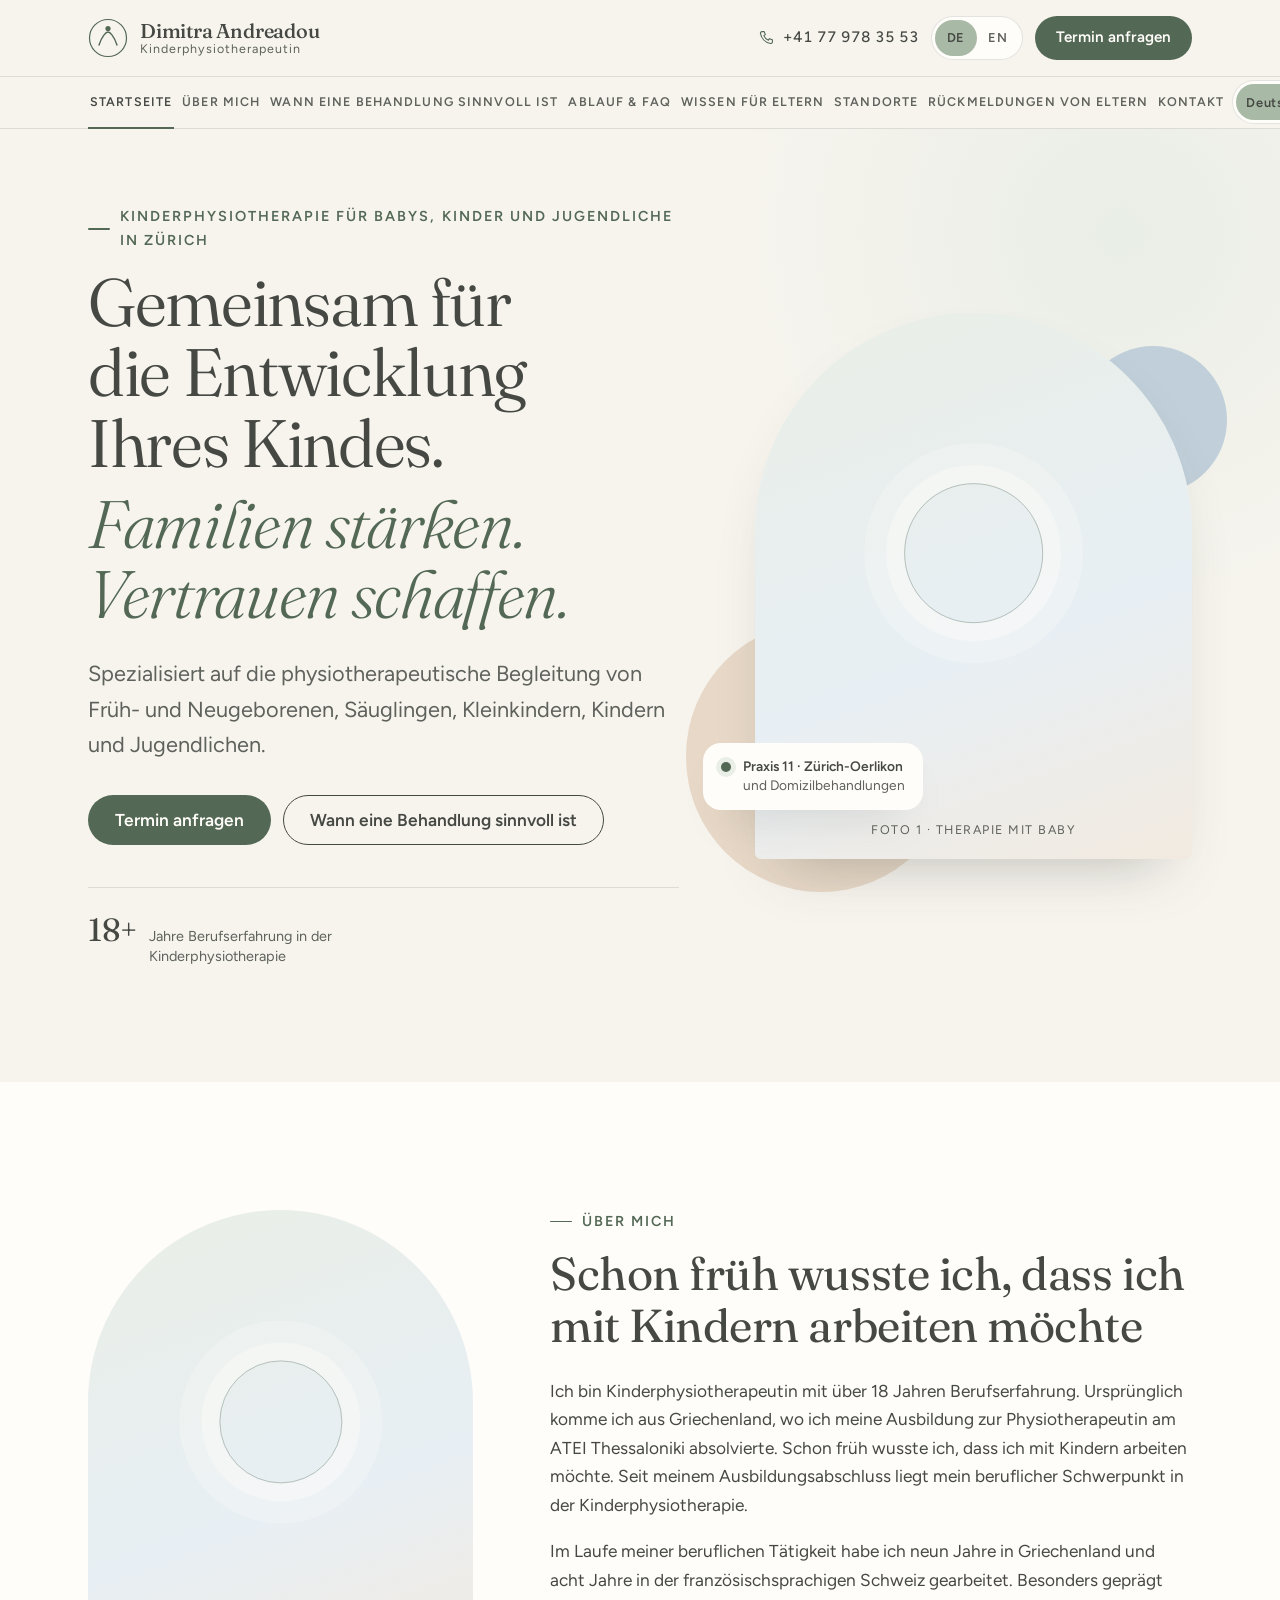
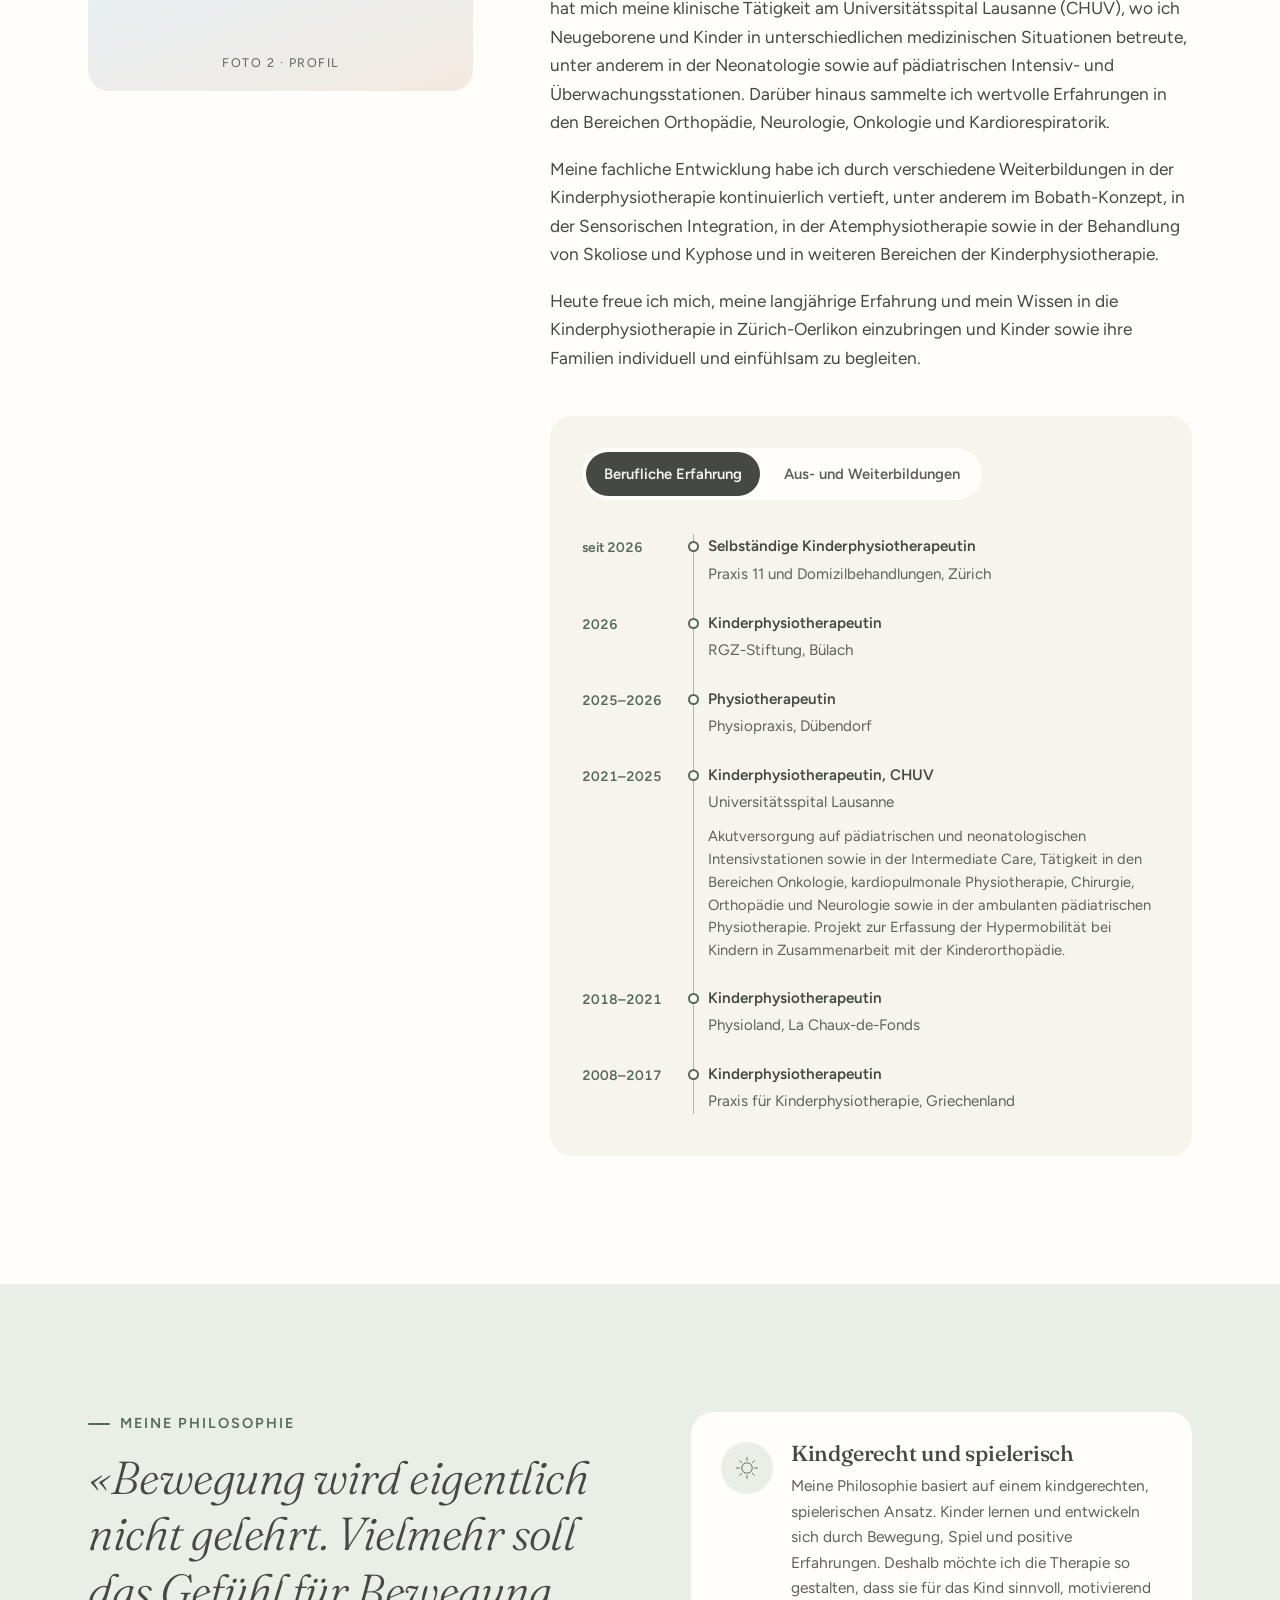
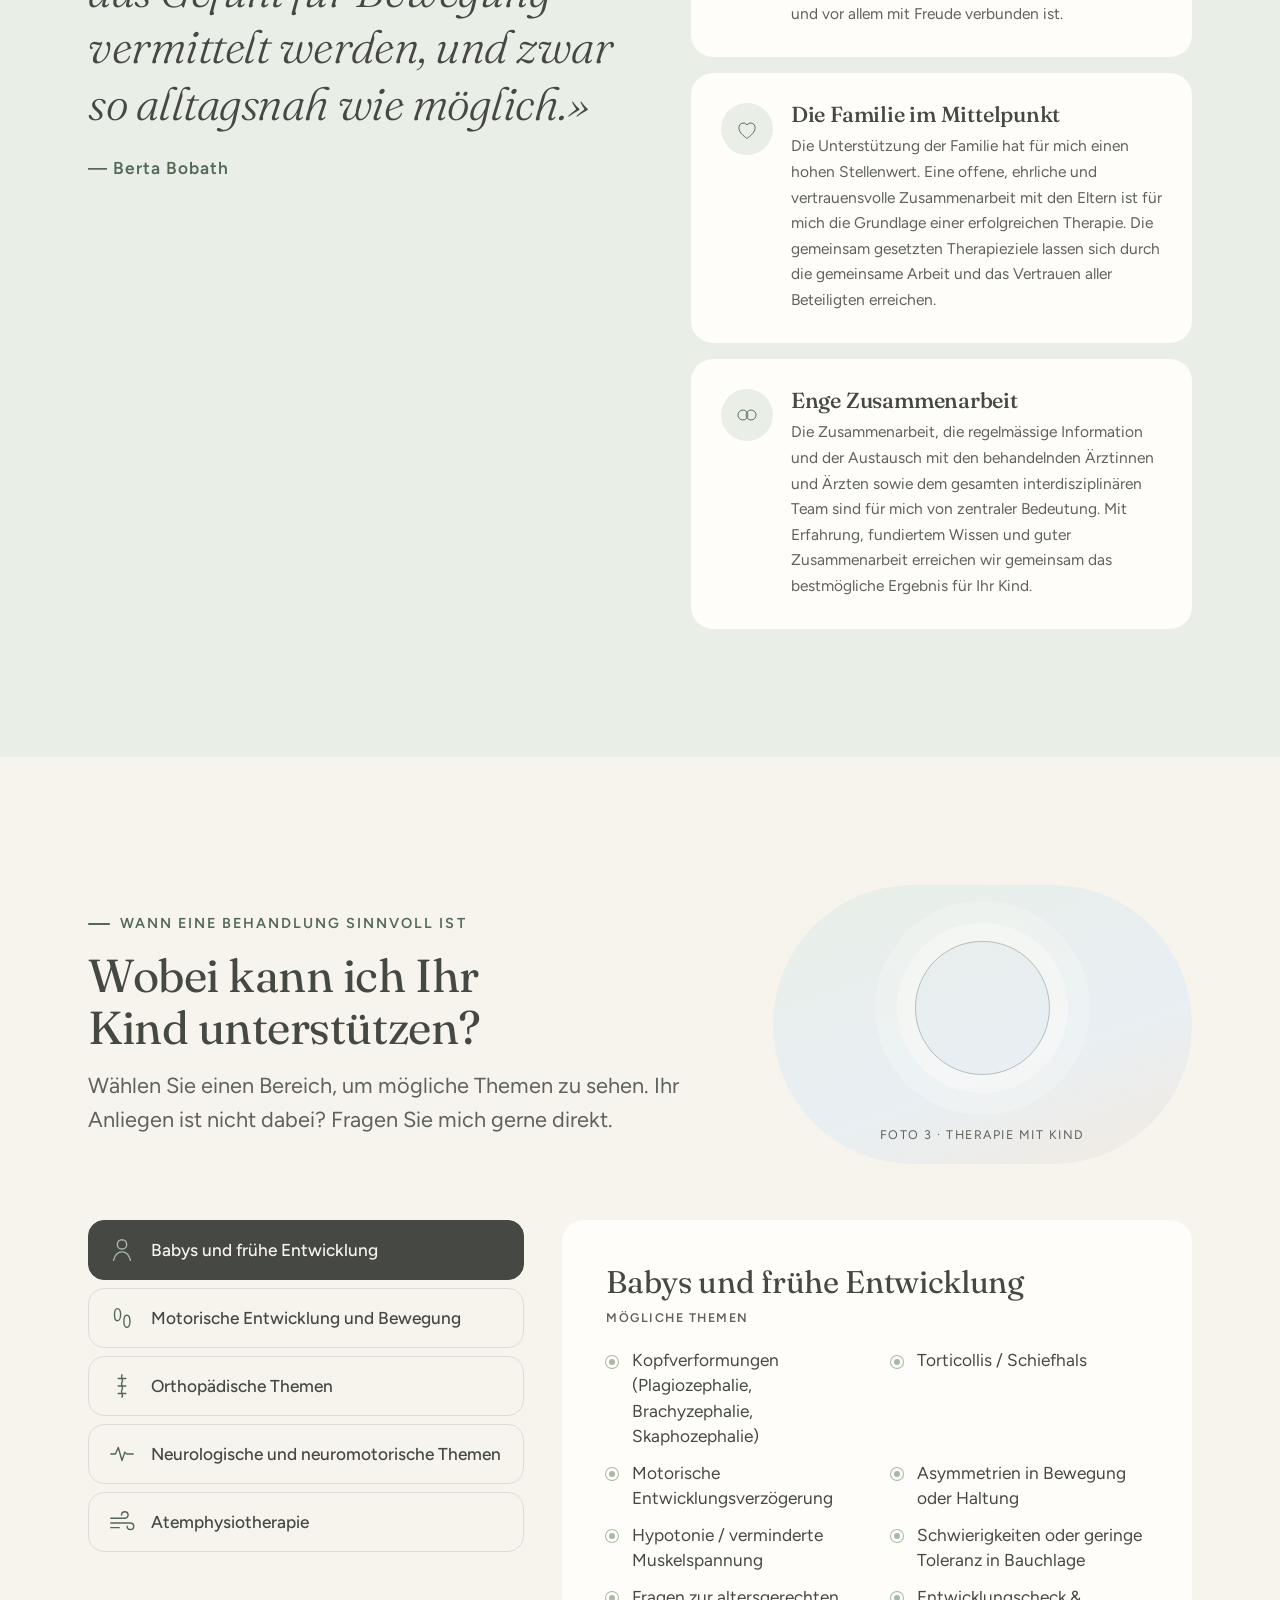
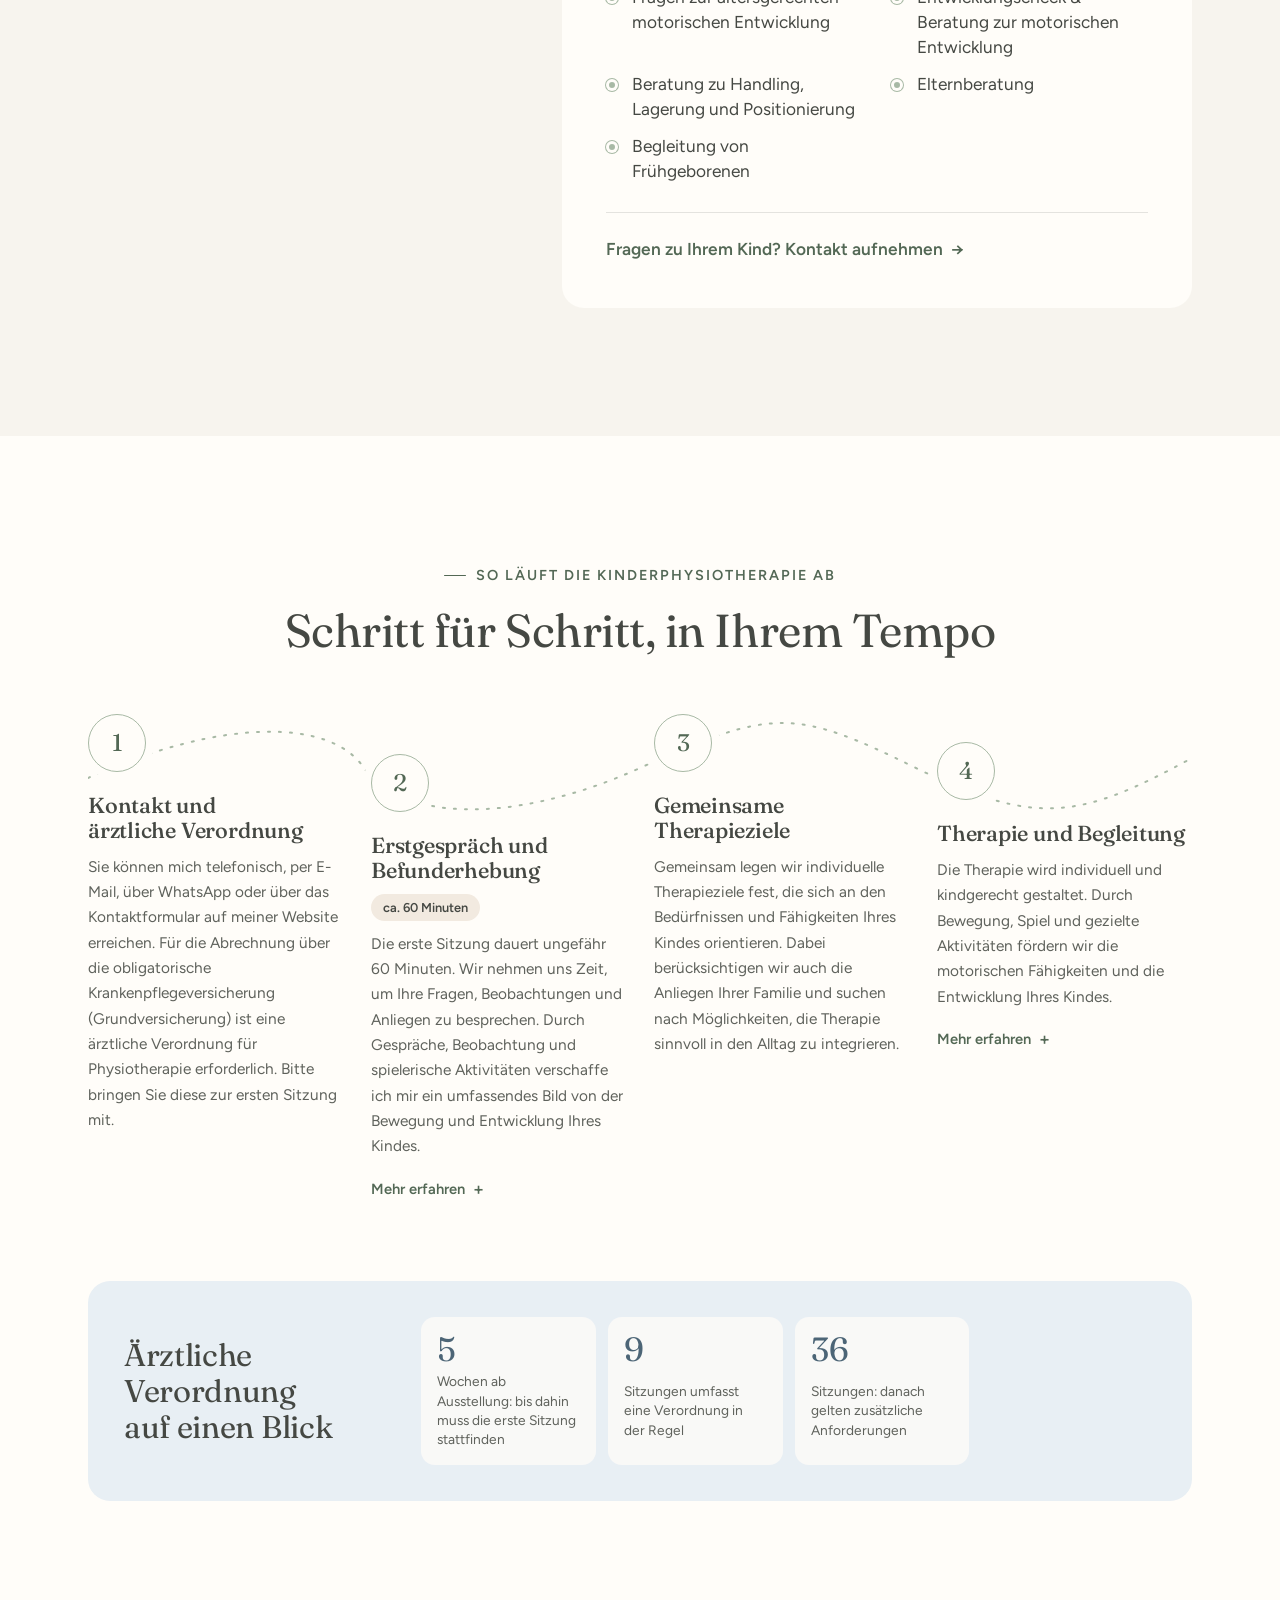
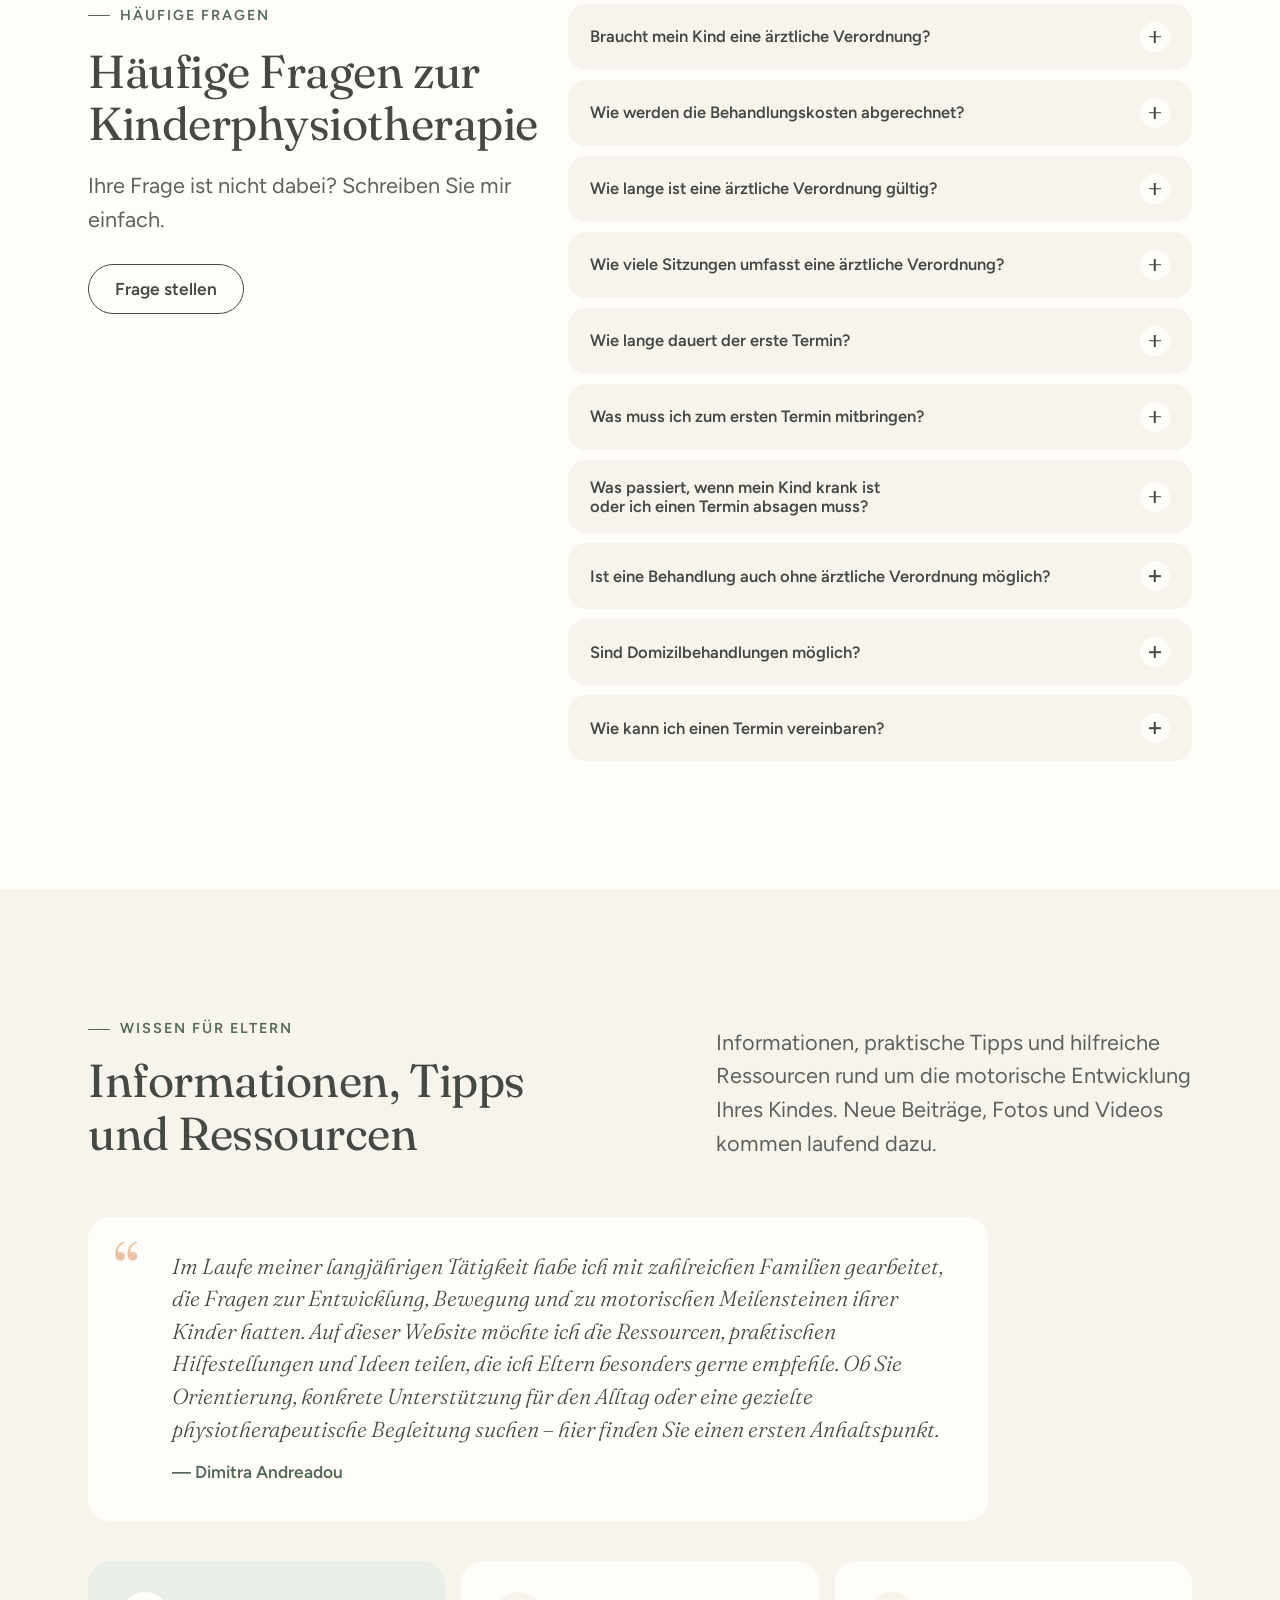
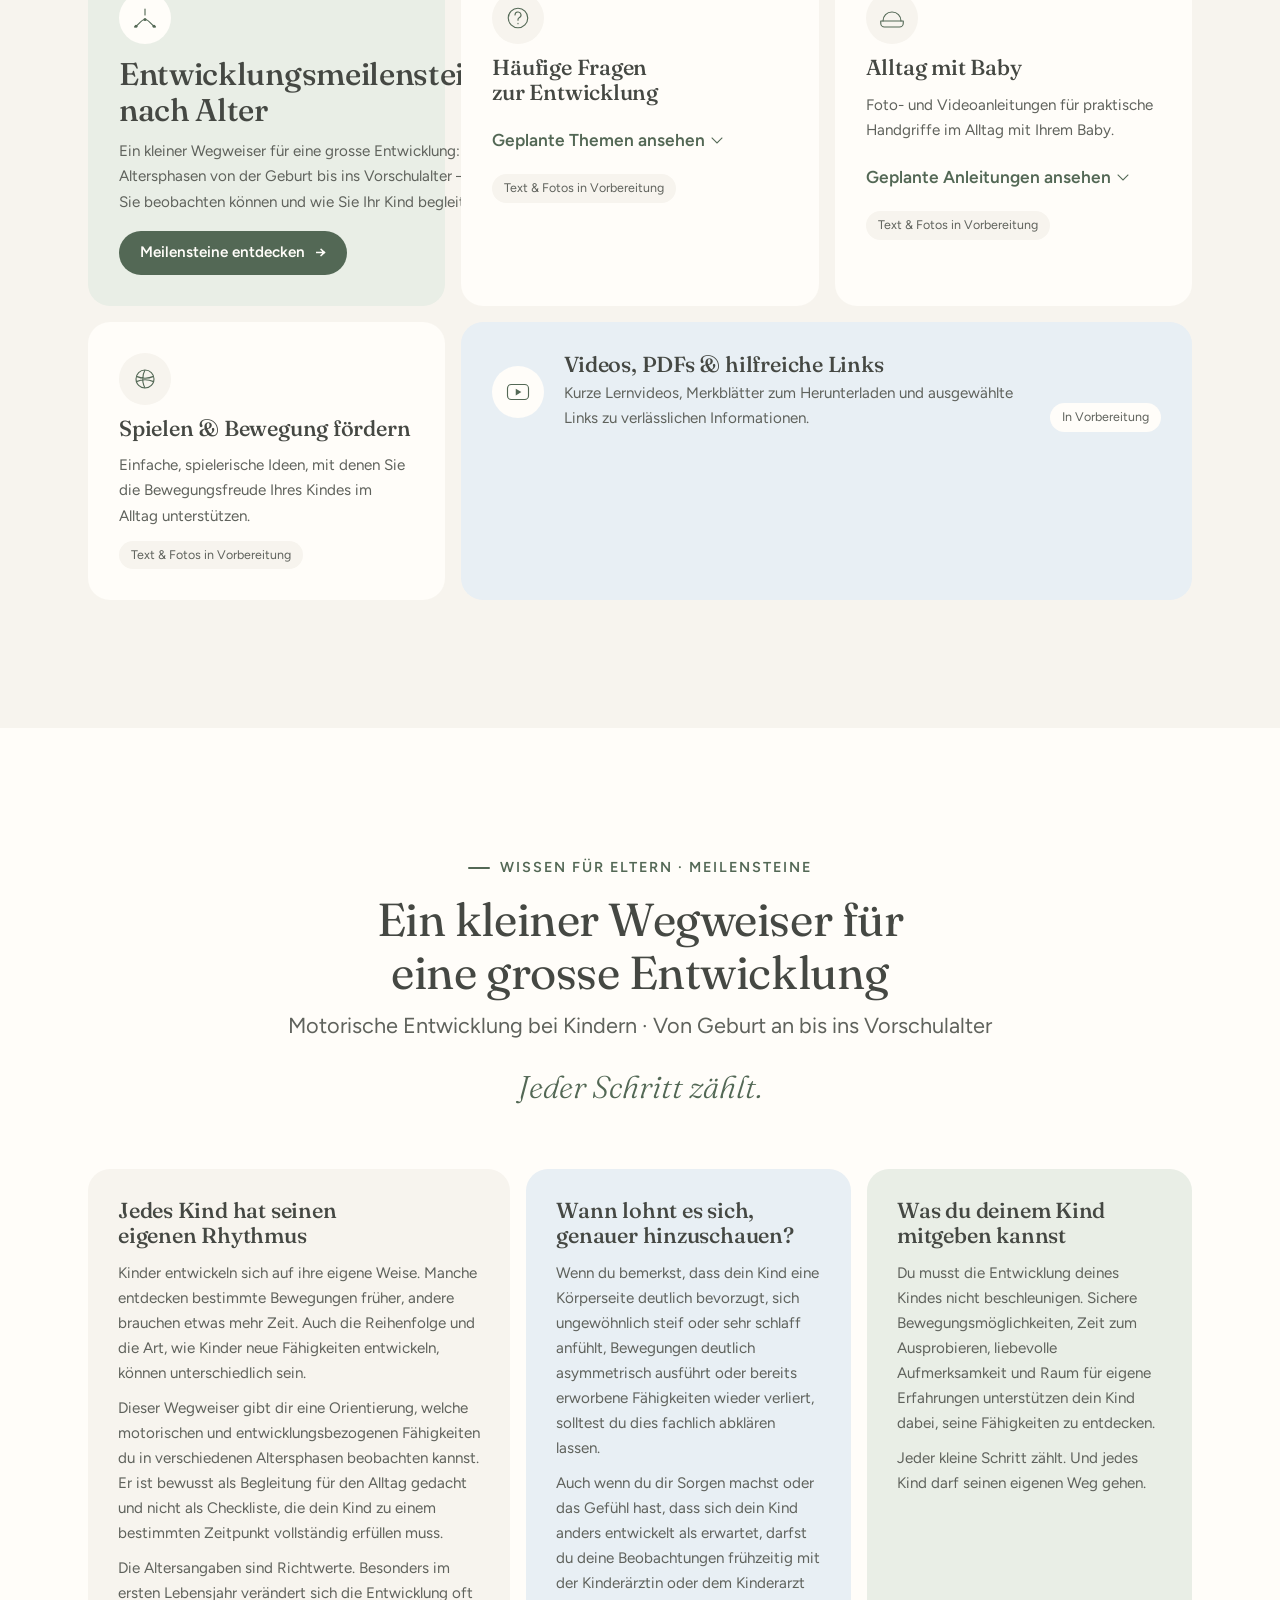
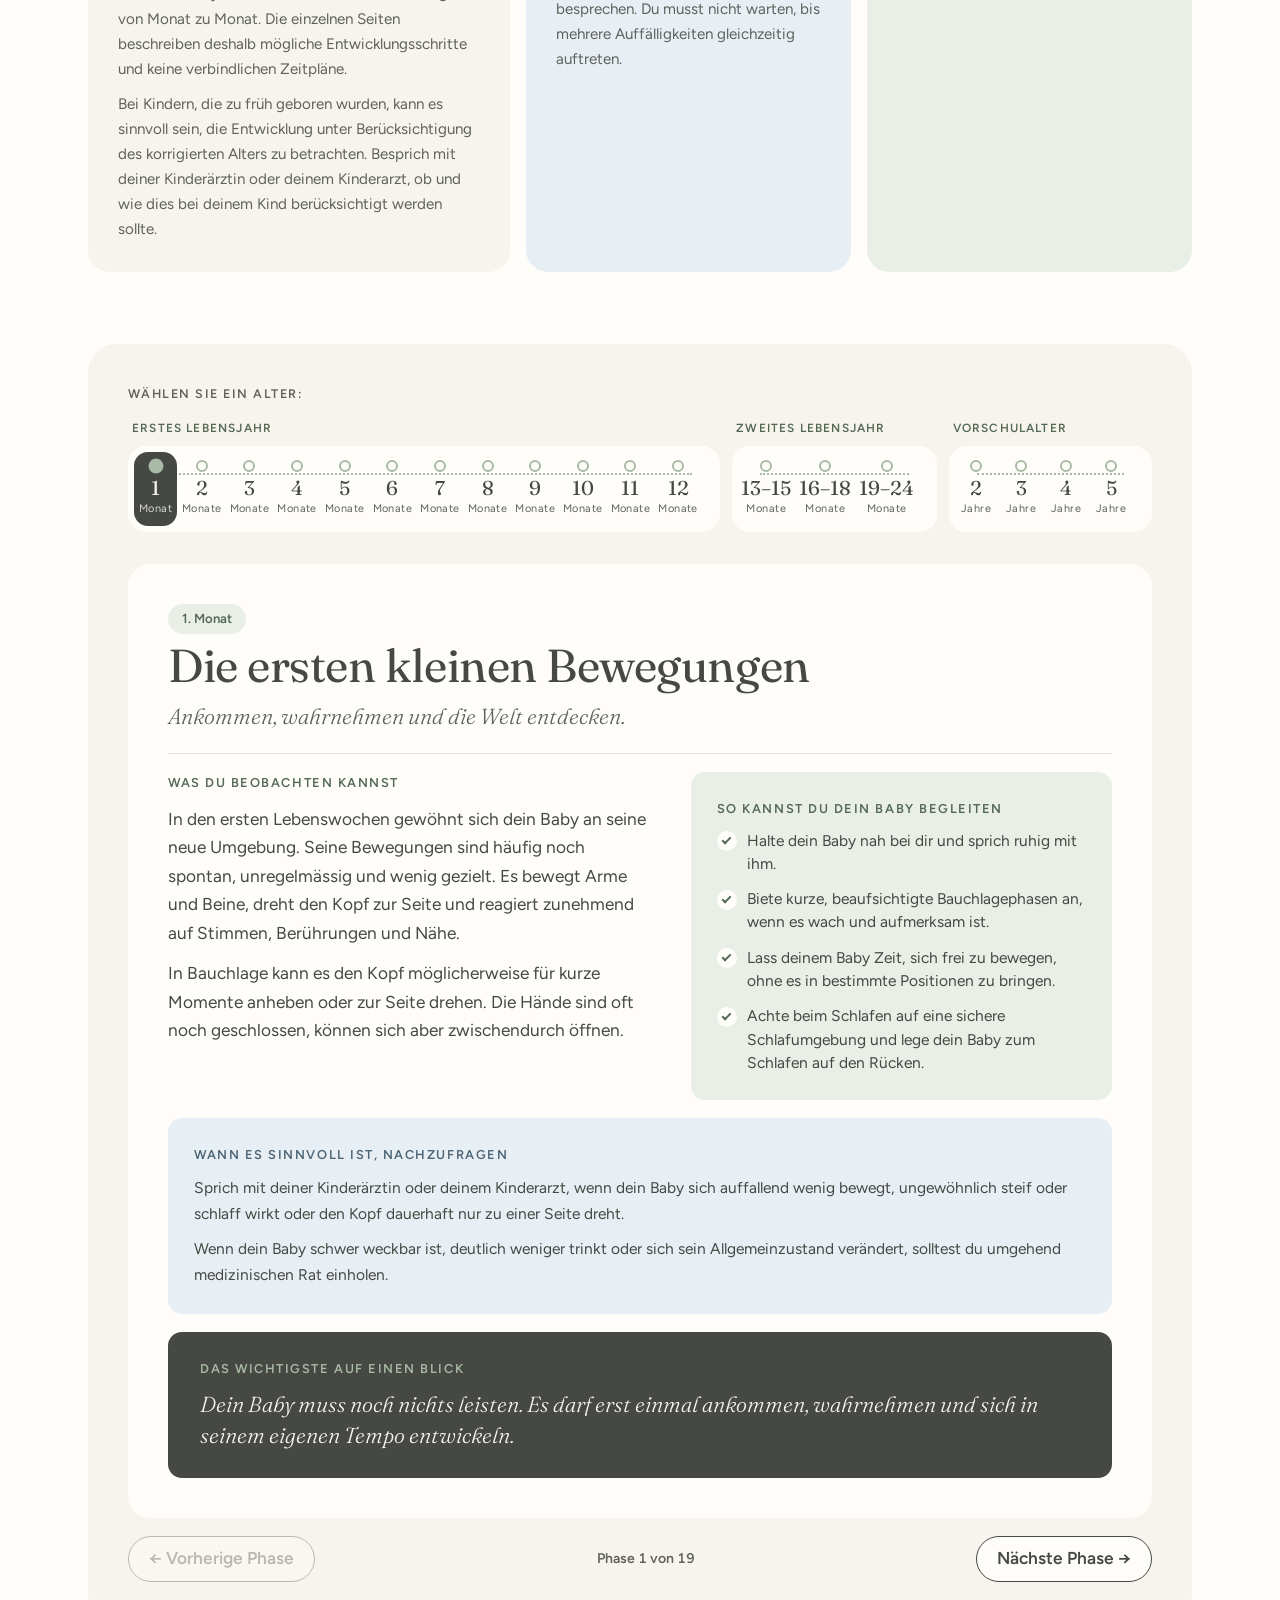
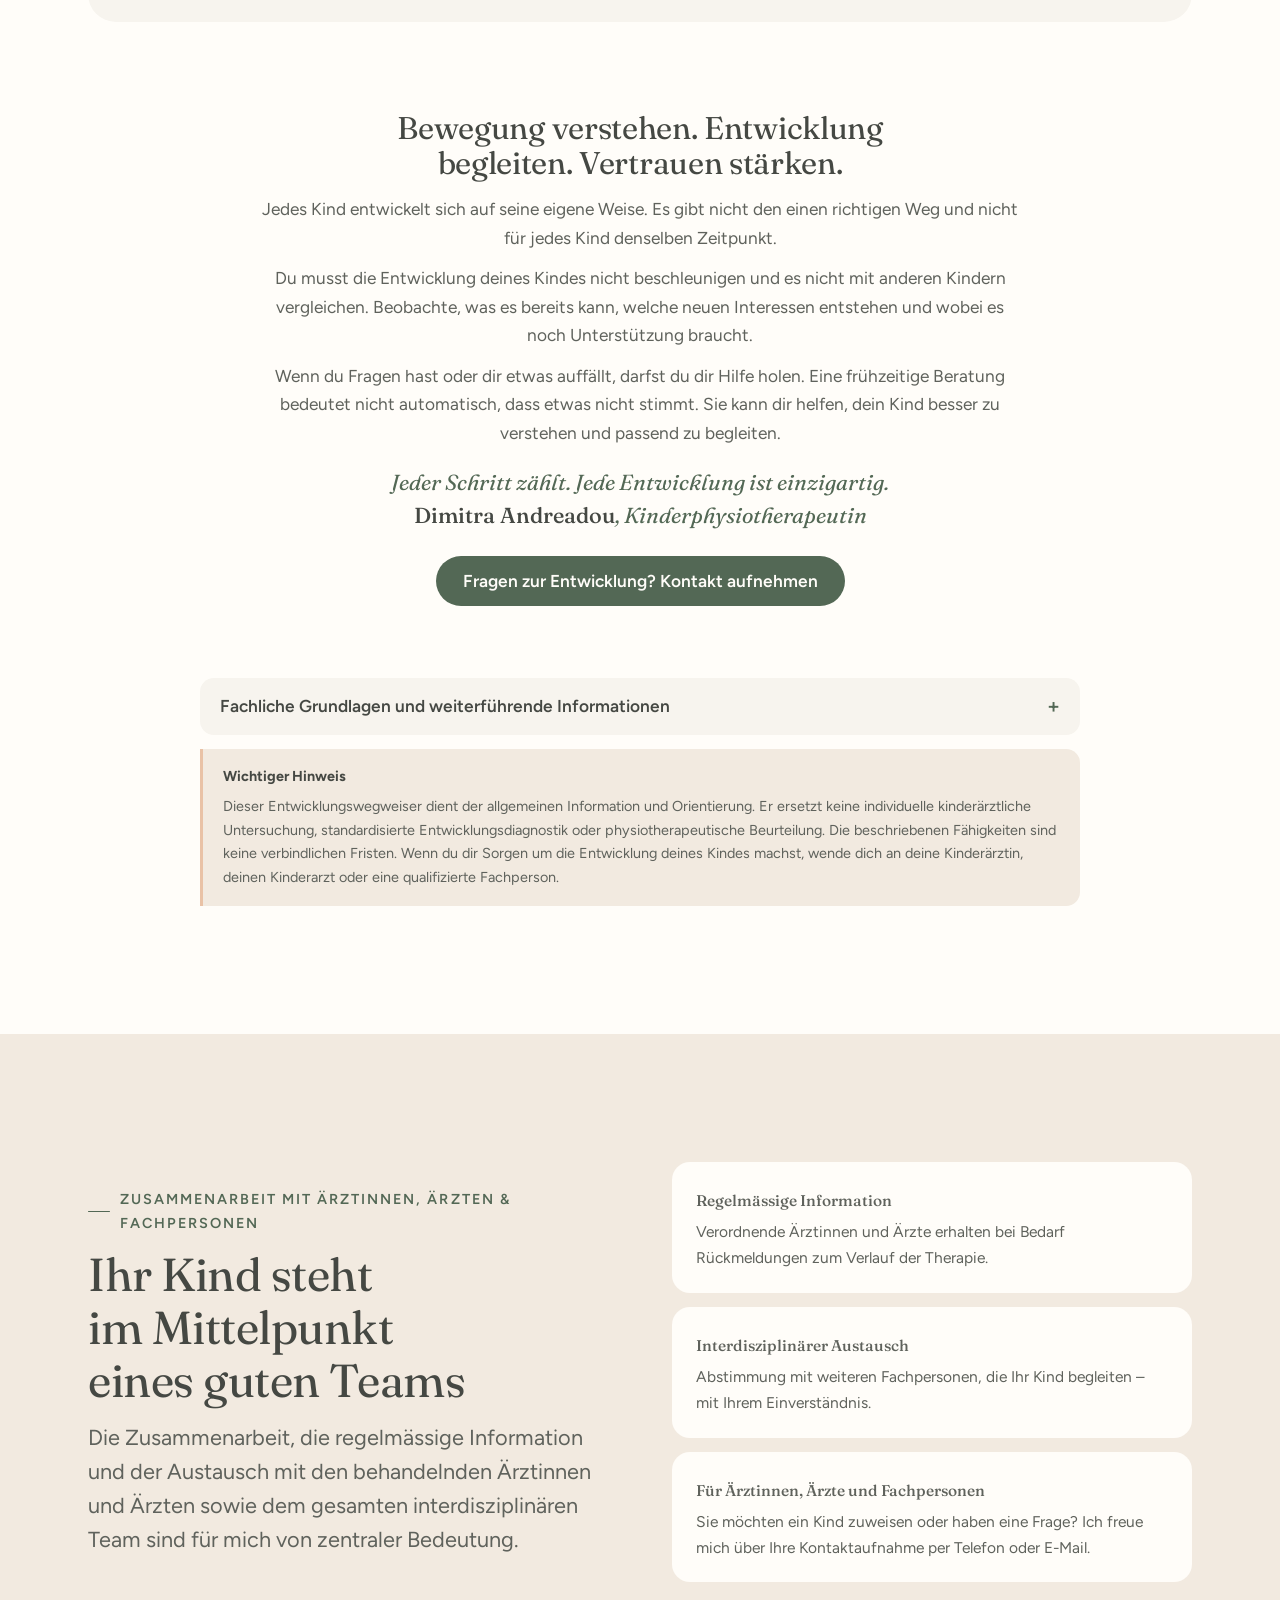
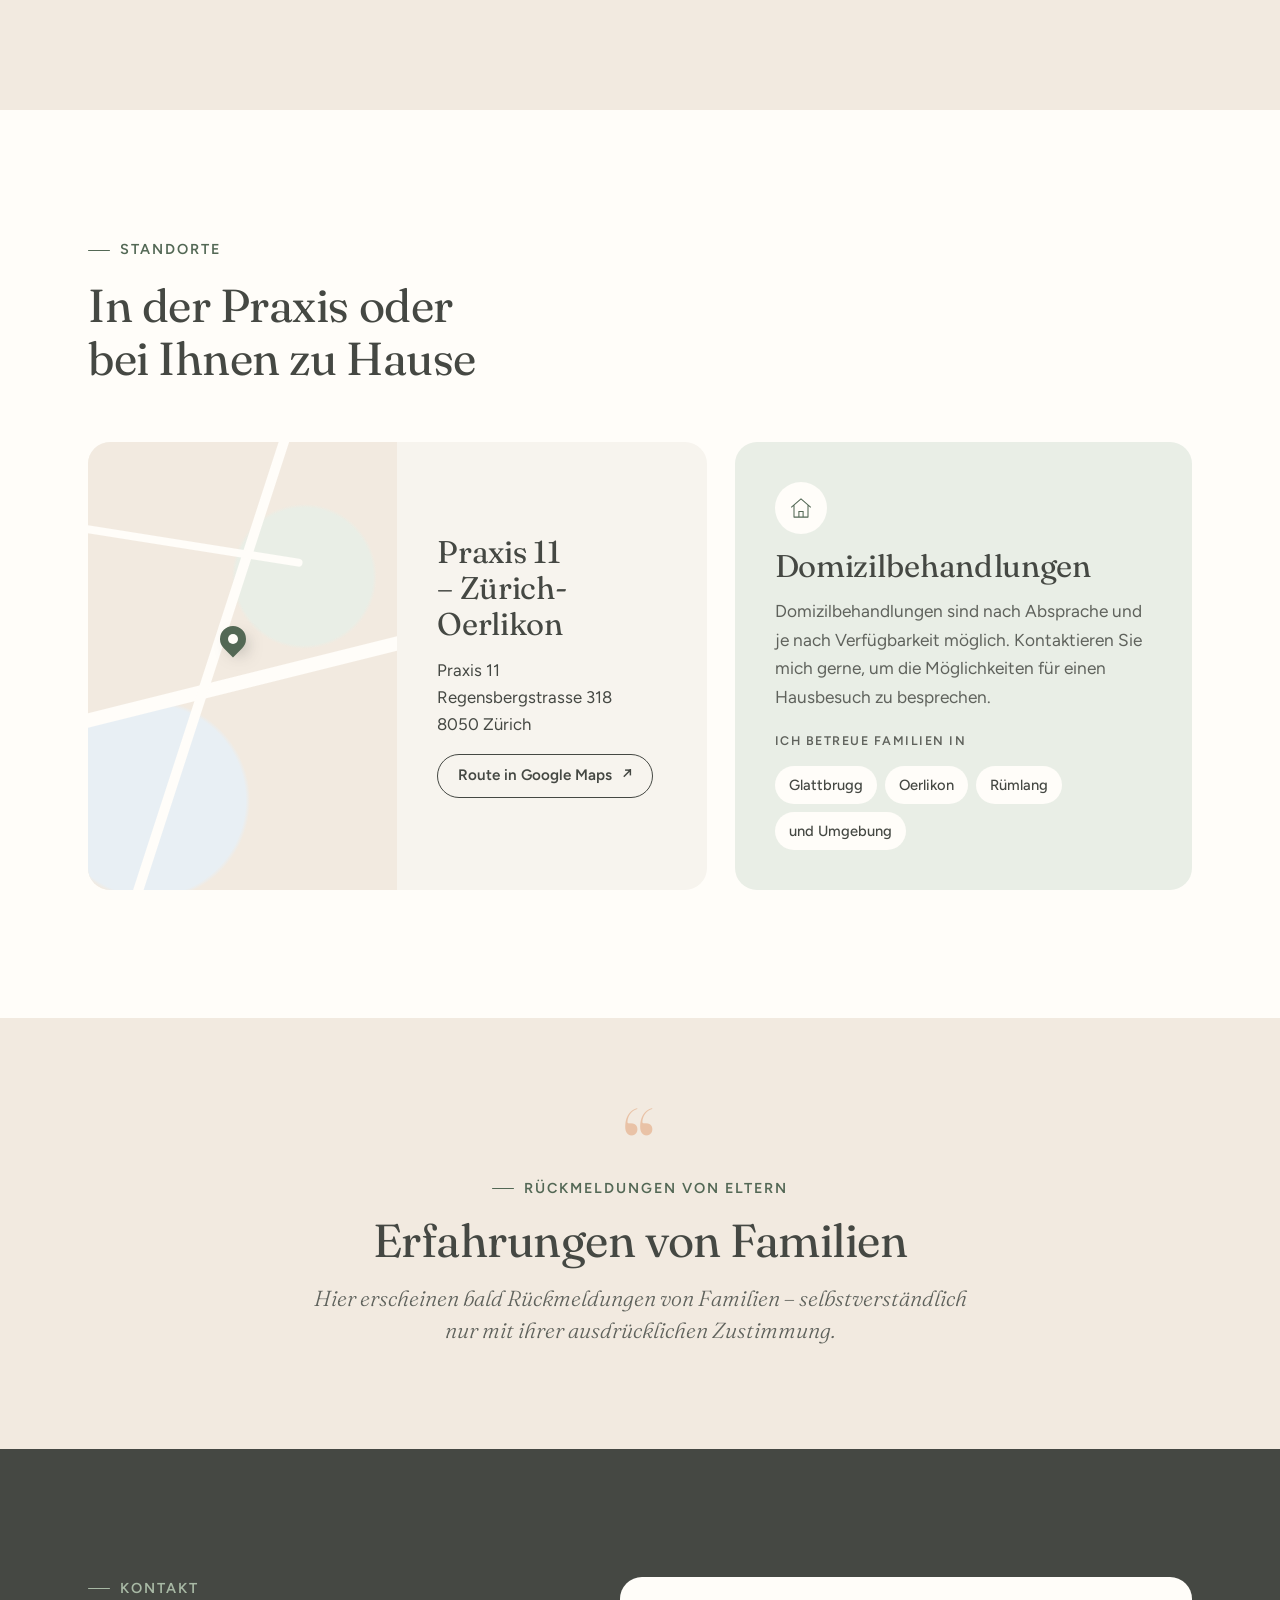
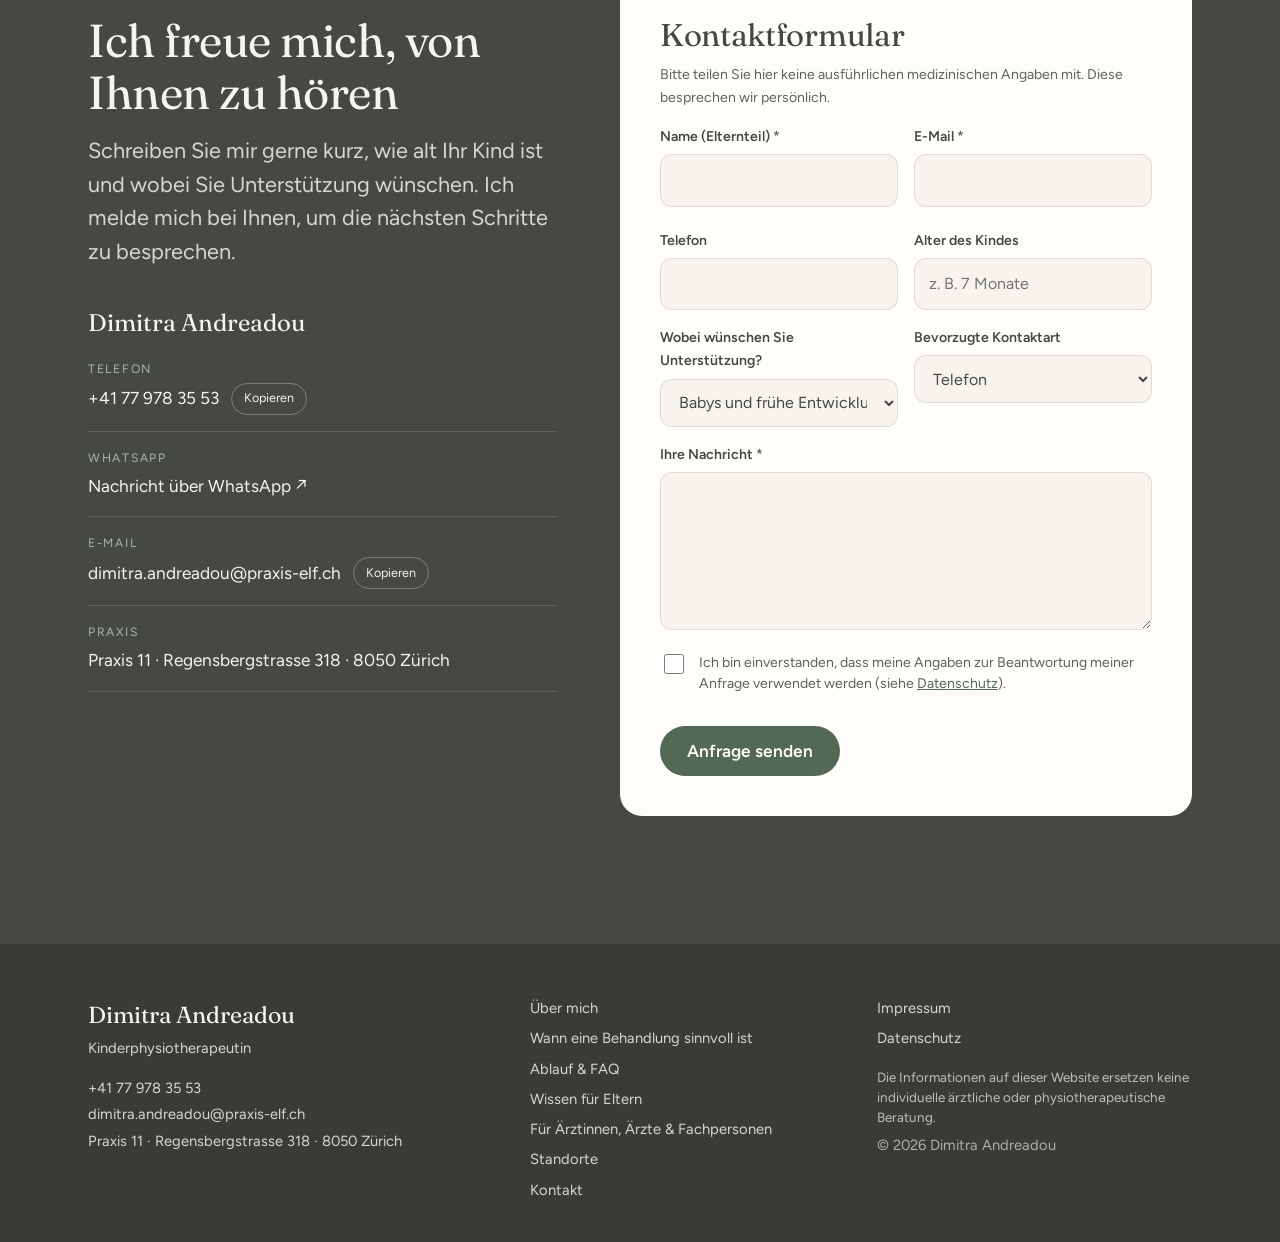
==== commit f55f7b22: "Refactor language switch elements in index.html" ====
--- a/index.html
+++ b/index.html
@@ -27,7 +27,7 @@
 
     <div class="header-tools">
       <a class="header-phone" href="tel:+41779783553"><svg viewBox="0 0 24 24" aria-hidden="true"><path d="M6.6 3.5h3l1.5 4-2 1.3a11 11 0 0 0 6.1 6.1l1.3-2 4 1.5v3a2 2 0 0 1-2.2 2A17 17 0 0 1 4.6 5.7a2 2 0 0 1 2-2.2Z" fill="none" stroke="currentColor" stroke-width="1.5" stroke-linejoin="round"/></svg>+41 77 978 35 53</a>
-      <div class="lang-switch" role="group" aria-label="Sprache / Language">
+      <div class="lang-switch header-lang" role="group" aria-label="Sprache / Language">
         <button type="button" data-set-lang="de" aria-pressed="true">DE</button>
         <button type="button" data-set-lang="en" aria-pressed="false">EN</button>
       </div>
@@ -49,6 +49,10 @@
       <a href="#standorte"><span lang="de">Standorte</span><span lang="en">Locations</span></a>
       <a href="#rueckmeldungen"><span lang="de">Rückmeldungen von Eltern</span><span lang="en">Parent feedback</span></a>
       <a href="#kontakt"><span lang="de">Kontakt</span><span lang="en">Contact</span></a>
+      <div class="lang-switch nav-lang" role="group" aria-label="Sprache / Language">
+        <button type="button" data-set-lang="de" aria-pressed="true">Deutsch</button>
+        <button type="button" data-set-lang="en" aria-pressed="false">English</button>
+      </div>
       <a class="btn btn-primary nav-cta" href="#kontakt"><span lang="de">Termin anfragen</span><span lang="en">Book an appointment</span></a>
     </div>
   </nav>
@@ -98,11 +102,6 @@
         <img src="images/photo-2-profil.jpg" alt="Porträt von Dimitra Andreadou" width="800" height="1000" loading="lazy">
         <figcaption class="photo-ph"><span lang="de">Foto 2 · Profil</span><span lang="en">Photo 2 · profile</span></figcaption>
       </figure>
-      <dl class="key-facts">
-        <div><dt><span lang="de">Herkunft</span><span lang="en">From</span></dt><dd><span lang="de">Griechenland</span><span lang="en">Greece</span></dd></div>
-        <div><dt><span lang="de">Studium</span><span lang="en">Degree</span></dt><dd>ATEI Thessaloniki</dd></div>
-        <div><dt><span lang="de">Erfahrung</span><span lang="en">Experience</span></dt><dd><span lang="de">9 Jahre Griechenland · 8 Jahre Westschweiz</span><span lang="en">9 years Greece · 8 years French-speaking Switzerland</span></dd></div>
-      </dl>
     </div>
 
     <div class="about-main">
@@ -134,7 +133,7 @@
             <li><span class="yr"><span lang="de">seit 2026</span><span lang="en">since 2026</span></span><div><b><span lang="de">Selbständige Kinderphysiotherapeutin</span><span lang="en">Self-employed paediatric physiotherapist</span></b><span lang="de">Praxis 11 und Domizilbehandlungen, Zürich</span><span lang="en">Praxis 11 and home visits, Zurich</span></div></li>
             <li><span class="yr">2026</span><div><b><span lang="de">Kinderphysiotherapeutin</span><span lang="en">Paediatric physiotherapist</span></b><span lang="de">RGZ-Stiftung, Bülach</span><span lang="en">RGZ Foundation, Bülach</span></div></li>
             <li><span class="yr">2025–2026</span><div><b><span lang="de">Physiotherapeutin</span><span lang="en">Physiotherapist</span></b>Physiopraxis, Dübendorf</div></li>
-            <li class="featured"><span class="yr">2021–2025</span><div><b><span lang="de">Kinderphysiotherapeutin, CHUV</span><span lang="en">Paediatric physiotherapist, CHUV</span></b><span lang="de">Universitätsspital Lausanne</span><span lang="en">Lausanne University Hospital</span>
+            <li><span class="yr">2021–2025</span><div><b><span lang="de">Kinderphysiotherapeutin, CHUV</span><span lang="en">Paediatric physiotherapist, CHUV</span></b><span lang="de">Universitätsspital Lausanne</span><span lang="en">Lausanne University Hospital</span>
               <p lang="de">Akutversorgung auf pädiatrischen und neonatologischen Intensivstationen sowie in der Intermediate Care, Tätigkeit in den Bereichen Onkologie, kardiopulmonale Physiotherapie, Chirurgie, Orthopädie und Neurologie sowie in der ambulanten pädiatrischen Physiotherapie. Projekt zur Erfassung der Hypermobilität bei Kindern in Zusammenarbeit mit der Kinderorthopädie.</p>
               <p lang="en">Acute care in paediatric and neonatal intensive care units and in intermediate care; work in oncology, cardiopulmonary physiotherapy, surgery, orthopaedics and neurology, and in outpatient paediatric physiotherapy. Project to assess hypermobility in children in collaboration with paediatric orthopaedics.</p></div></li>
             <li><span class="yr">2018–2021</span><div><b><span lang="de">Kinderphysiotherapeutin</span><span lang="en">Paediatric physiotherapist</span></b>Physioland, La Chaux-de-Fonds</div></li>
@@ -362,7 +361,6 @@
         <li><b>5</b><span><span lang="de">Wochen ab Ausstellung: bis dahin muss die erste Sitzung stattfinden</span><span lang="en">weeks from issue: the first session must take place within this time</span></span></li>
         <li><b>9</b><span><span lang="de">Sitzungen umfasst eine Verordnung in der Regel</span><span lang="en">sessions are usually covered by one prescription</span></span></li>
         <li><b>36</b><span><span lang="de">Sitzungen: danach gelten zusätzliche Anforderungen</span><span lang="en">sessions: after this, additional requirements apply</span></span></li>
-        <li><b>24 h</b><span><span lang="de">vorher bitte absagen, wenn Ihr Kind krank ist</span><span lang="en">notice please if you need to cancel</span></span></li>
       </ul>
     </aside>
 
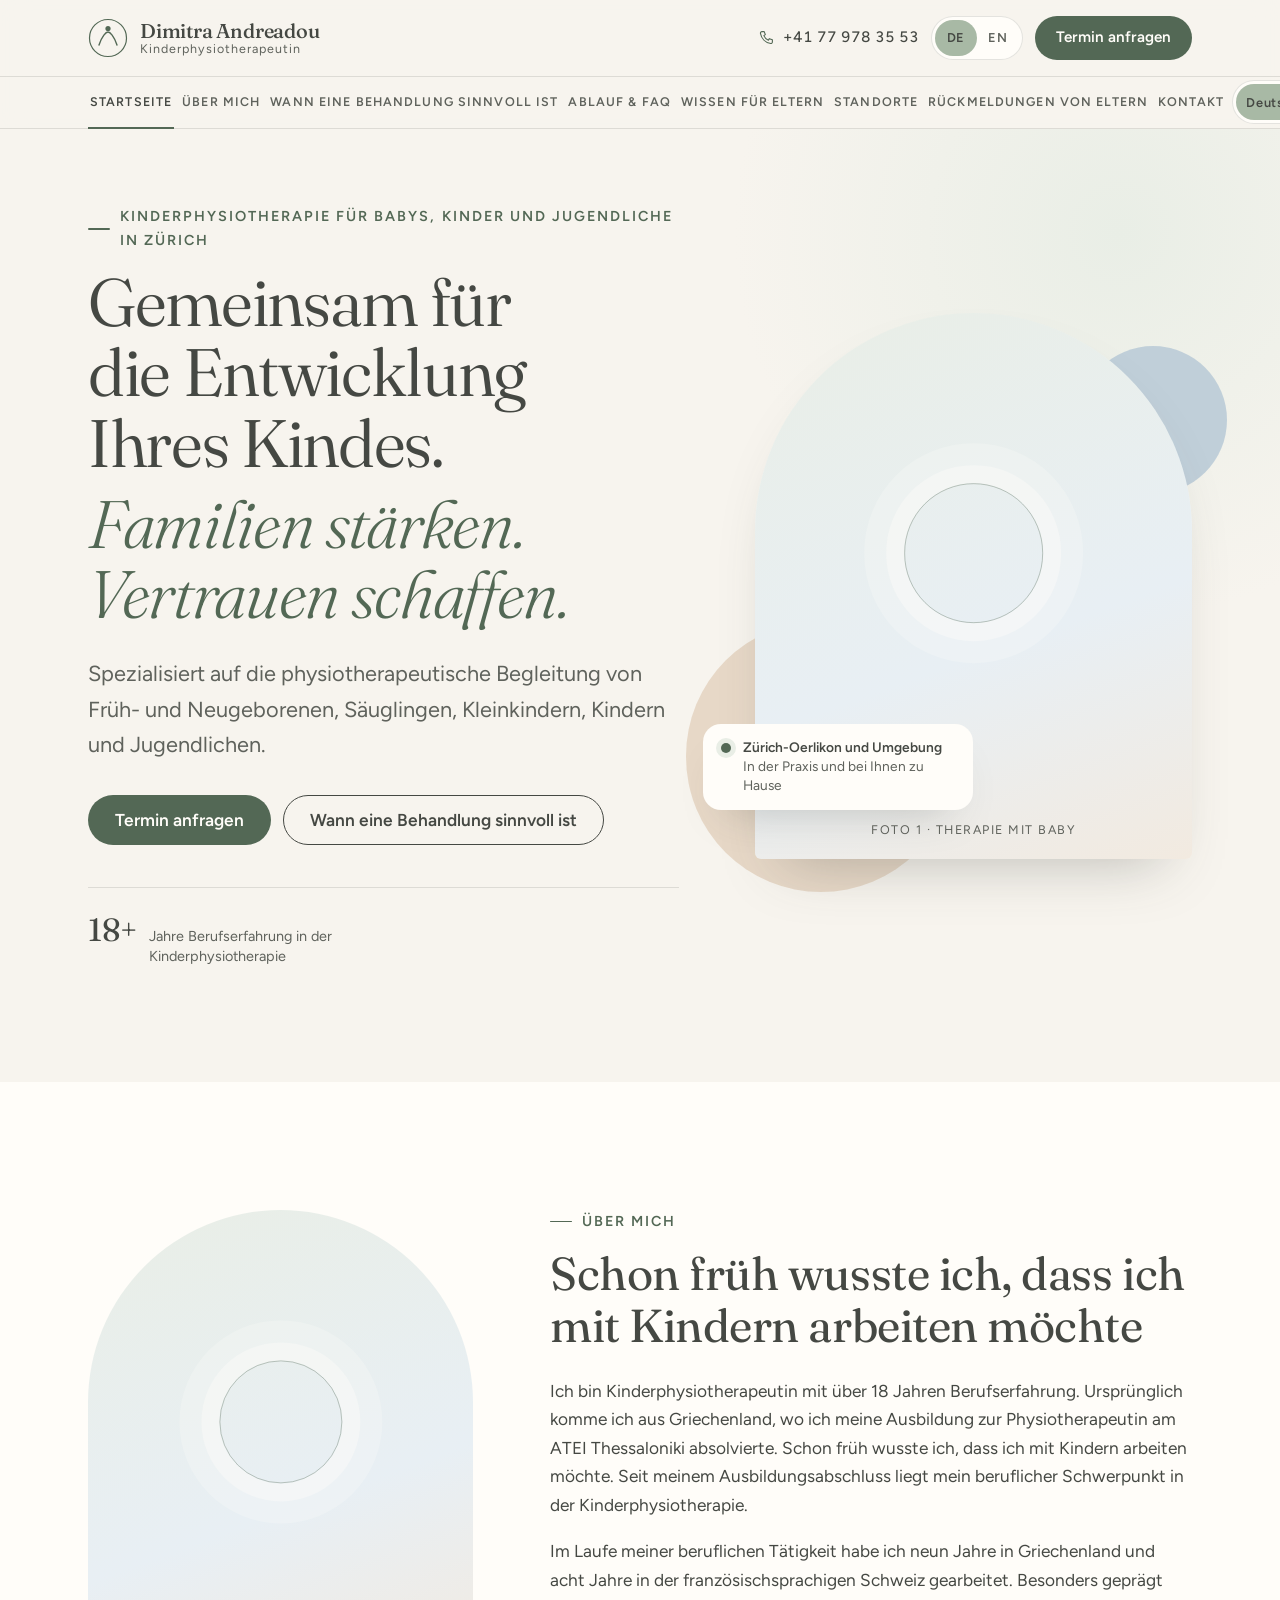
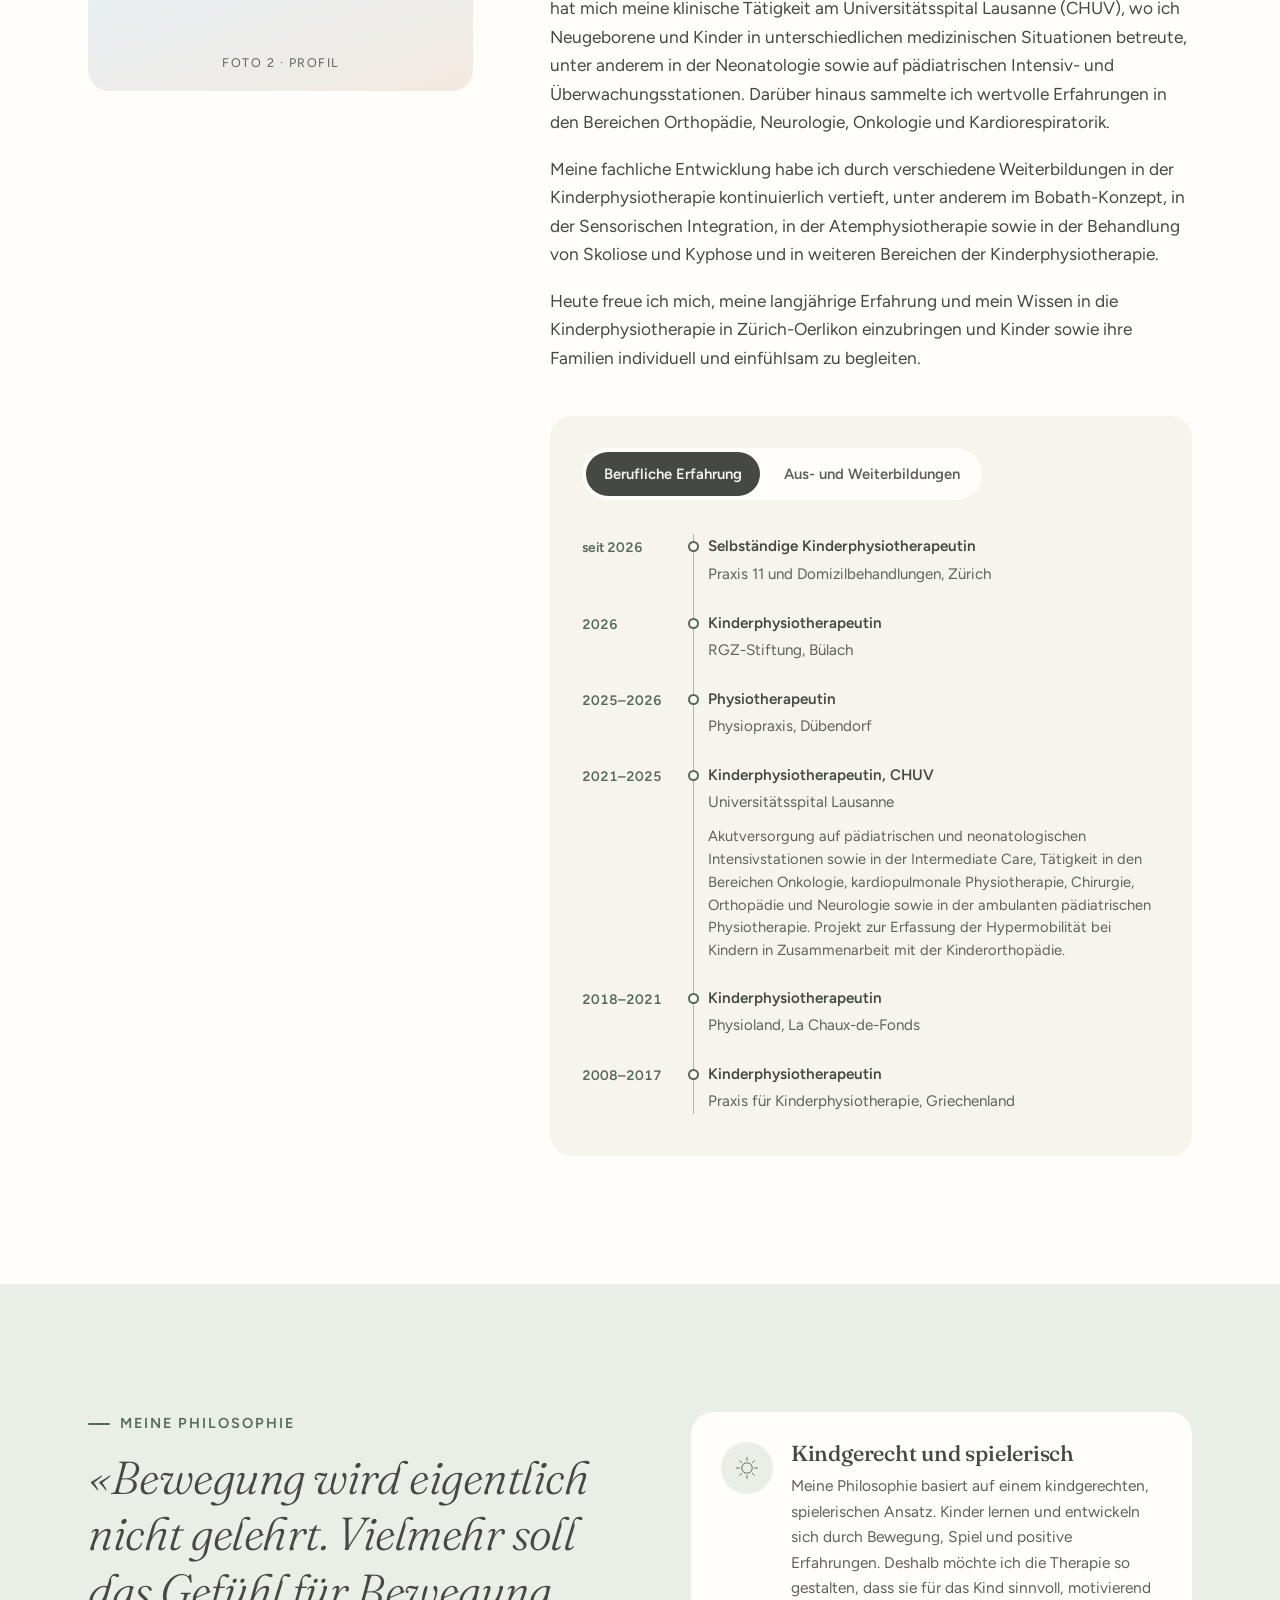
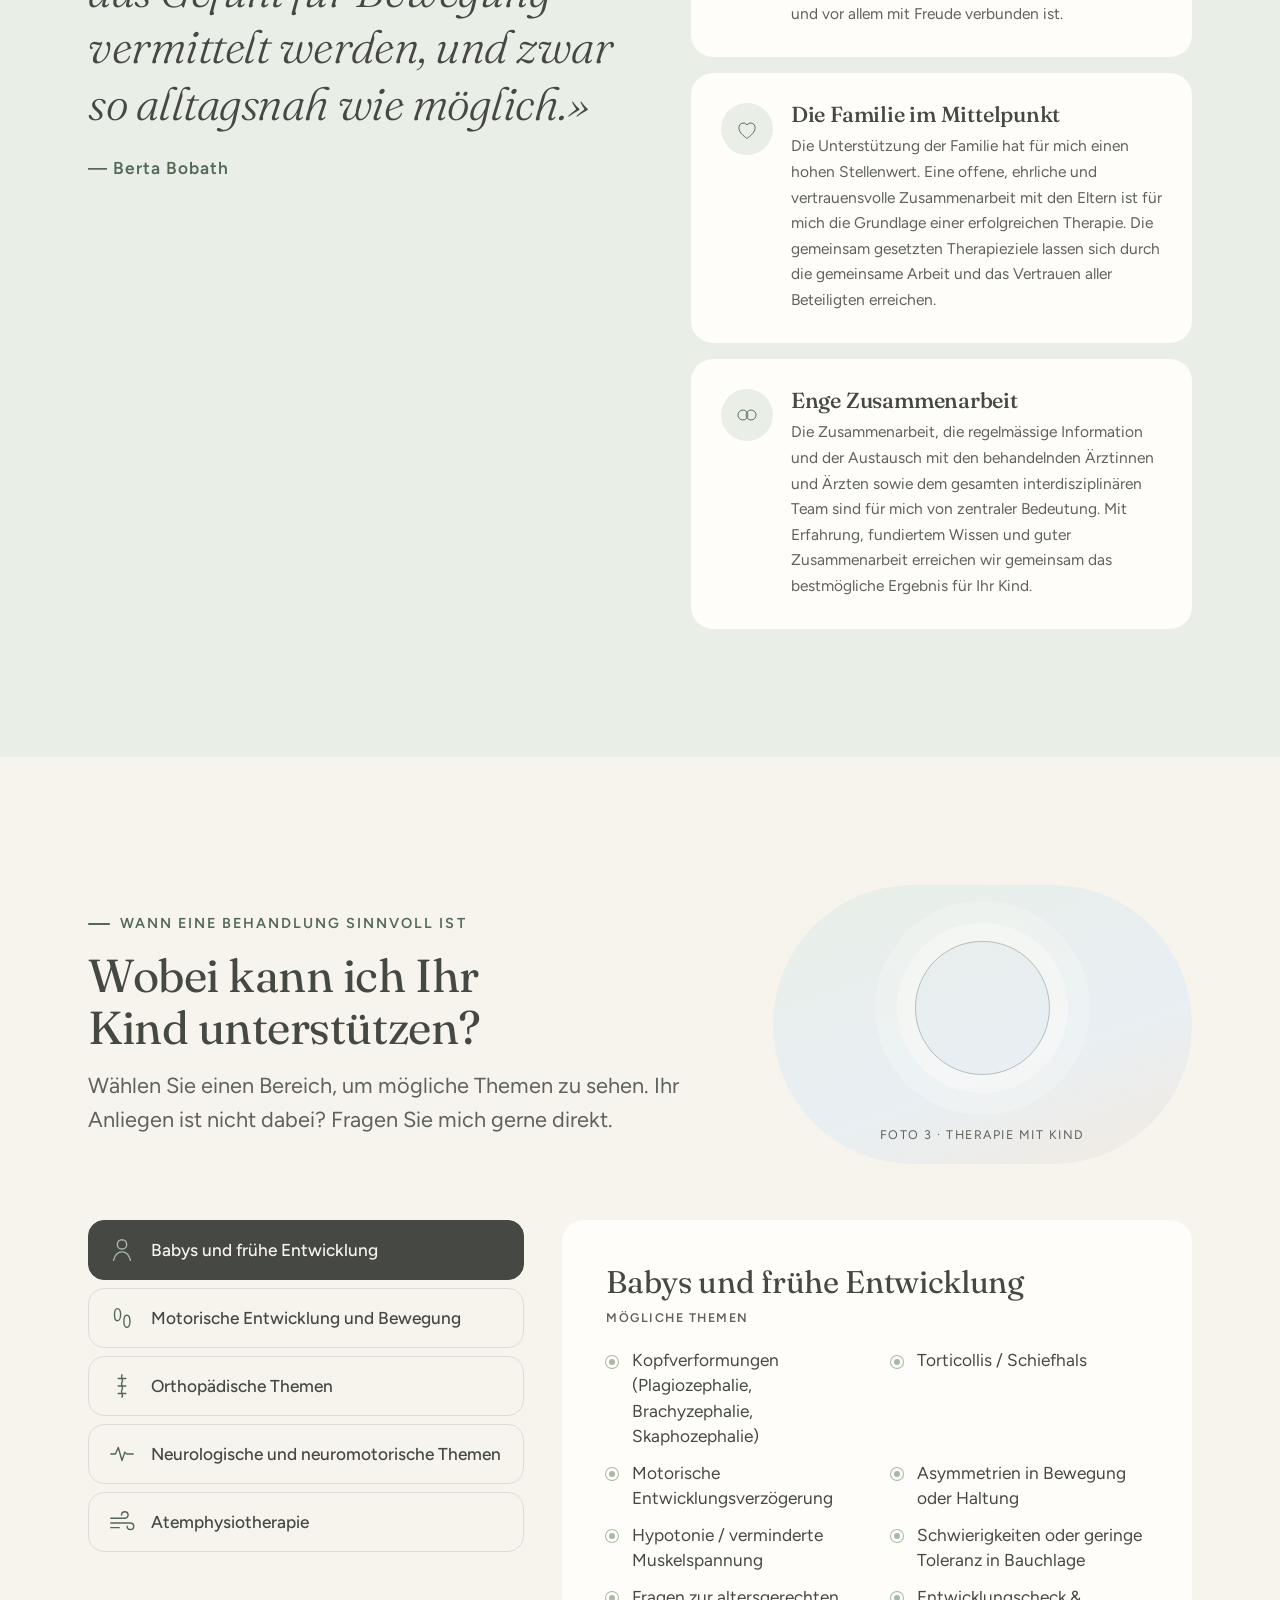
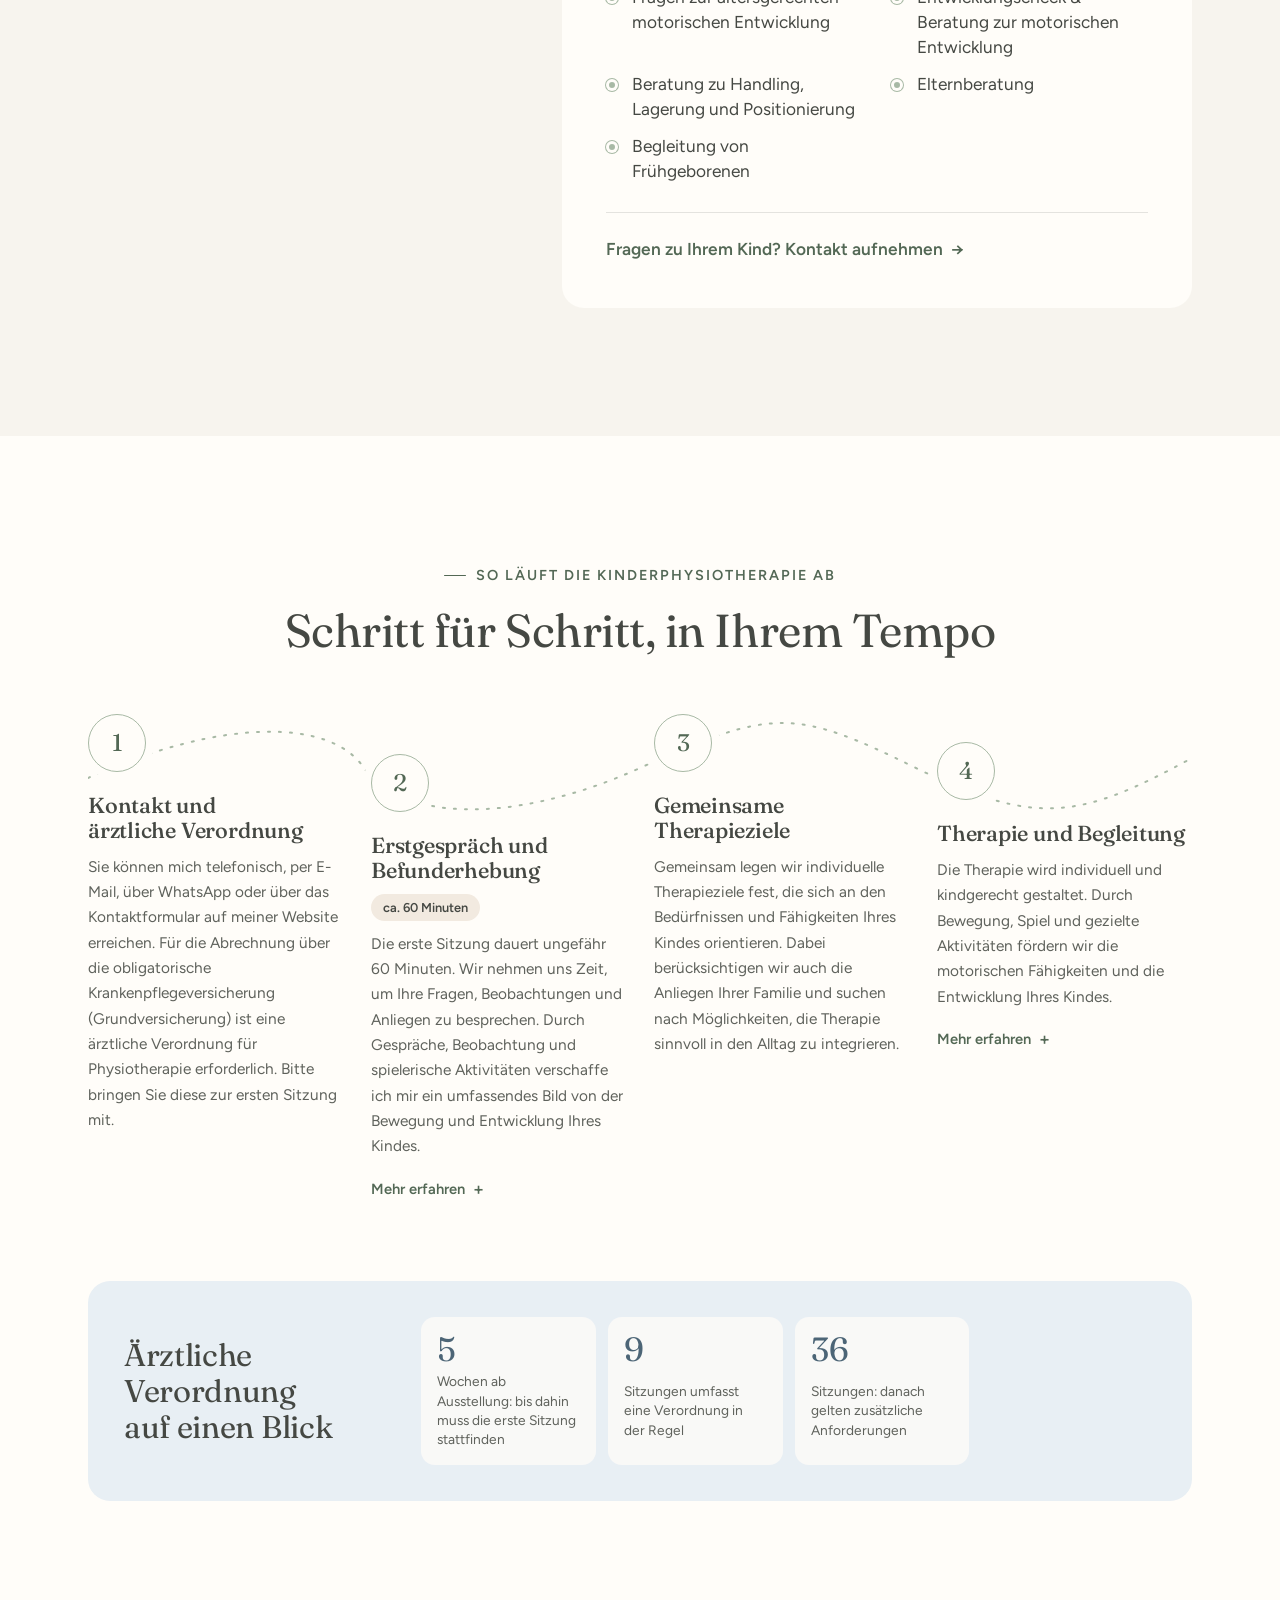
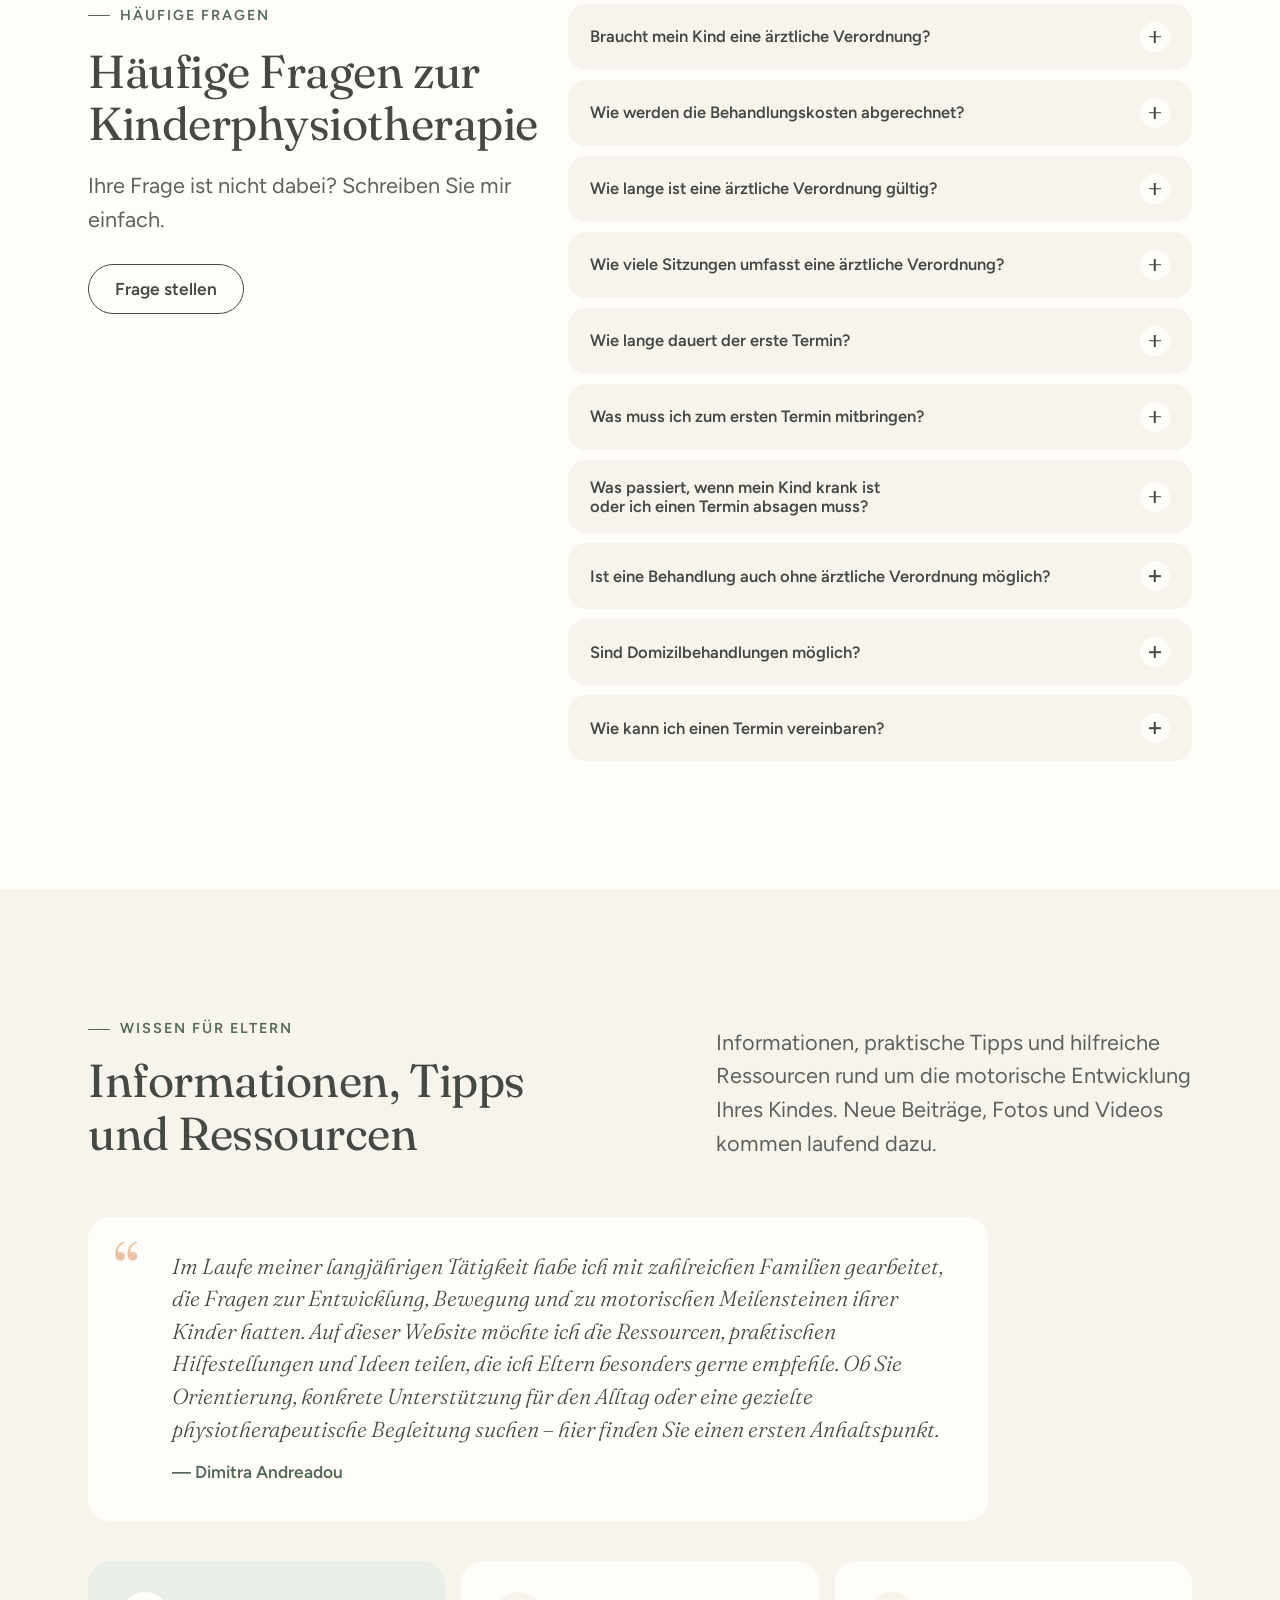
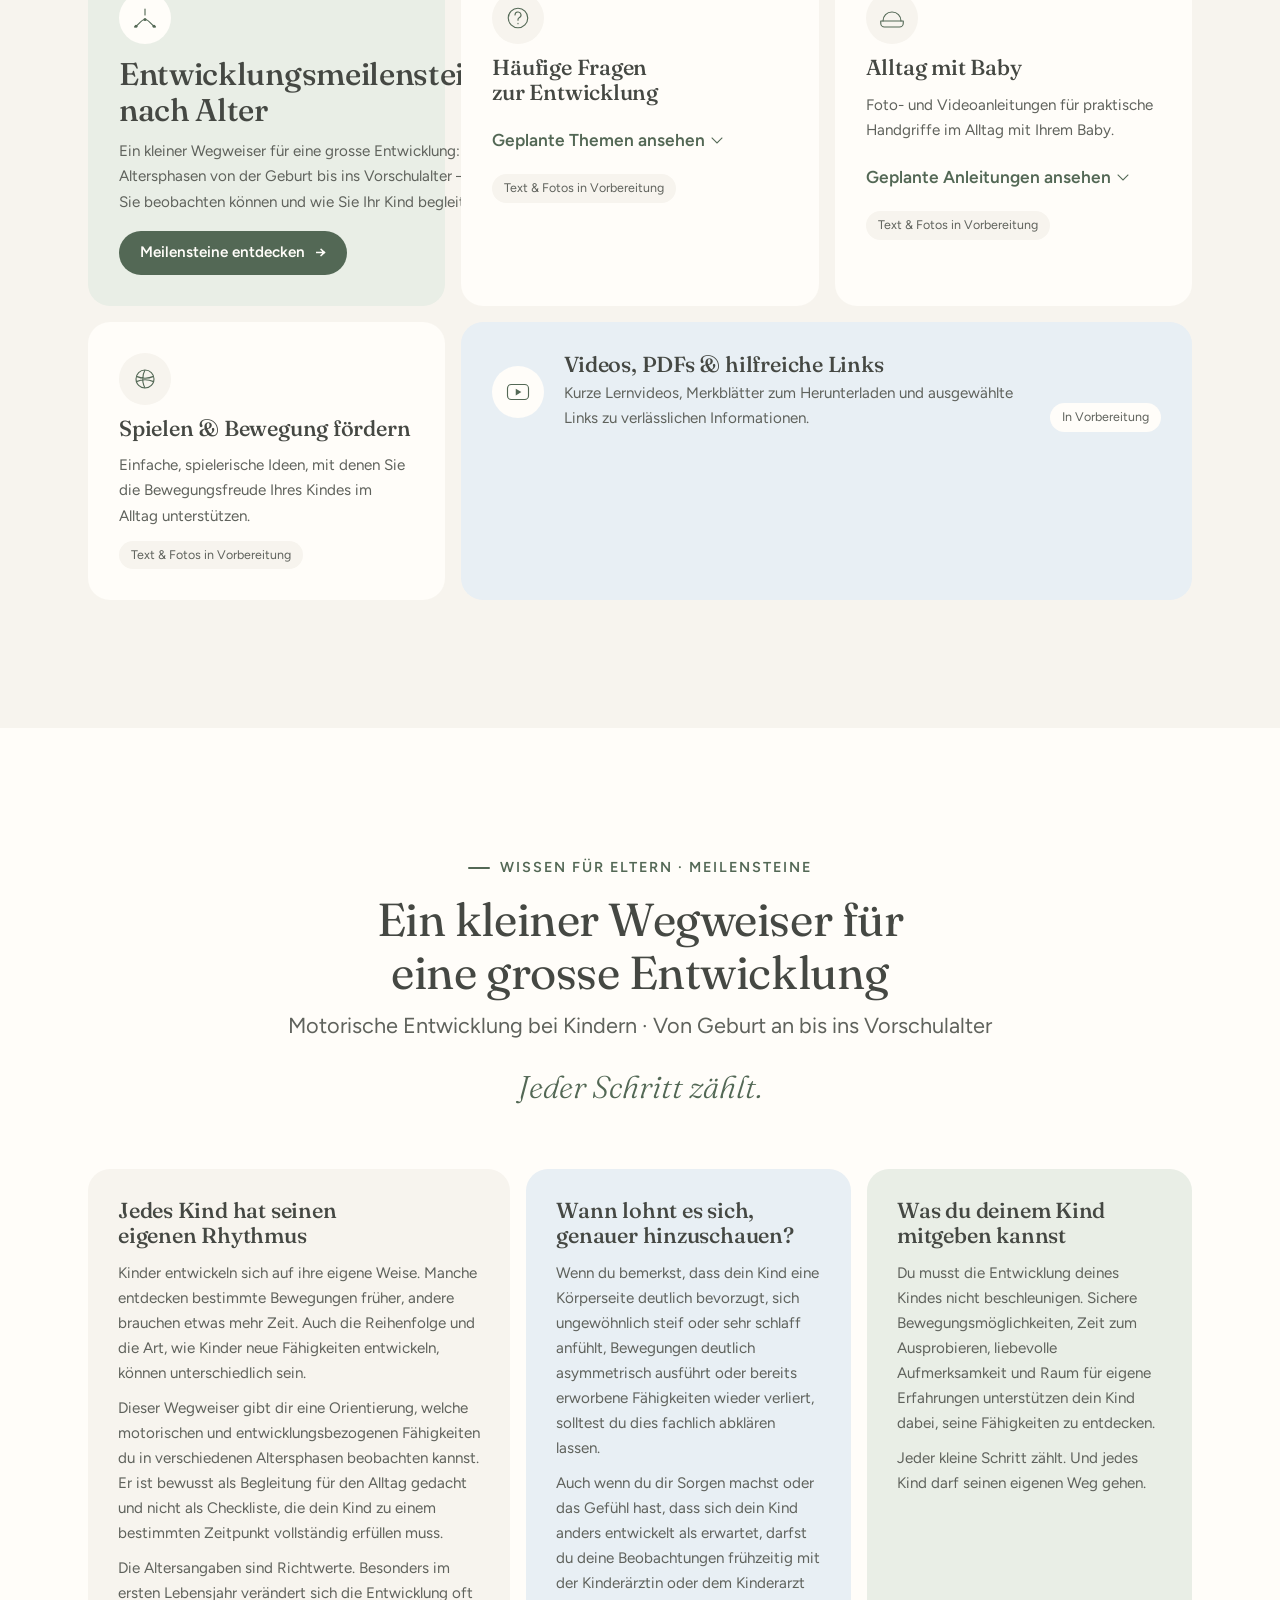
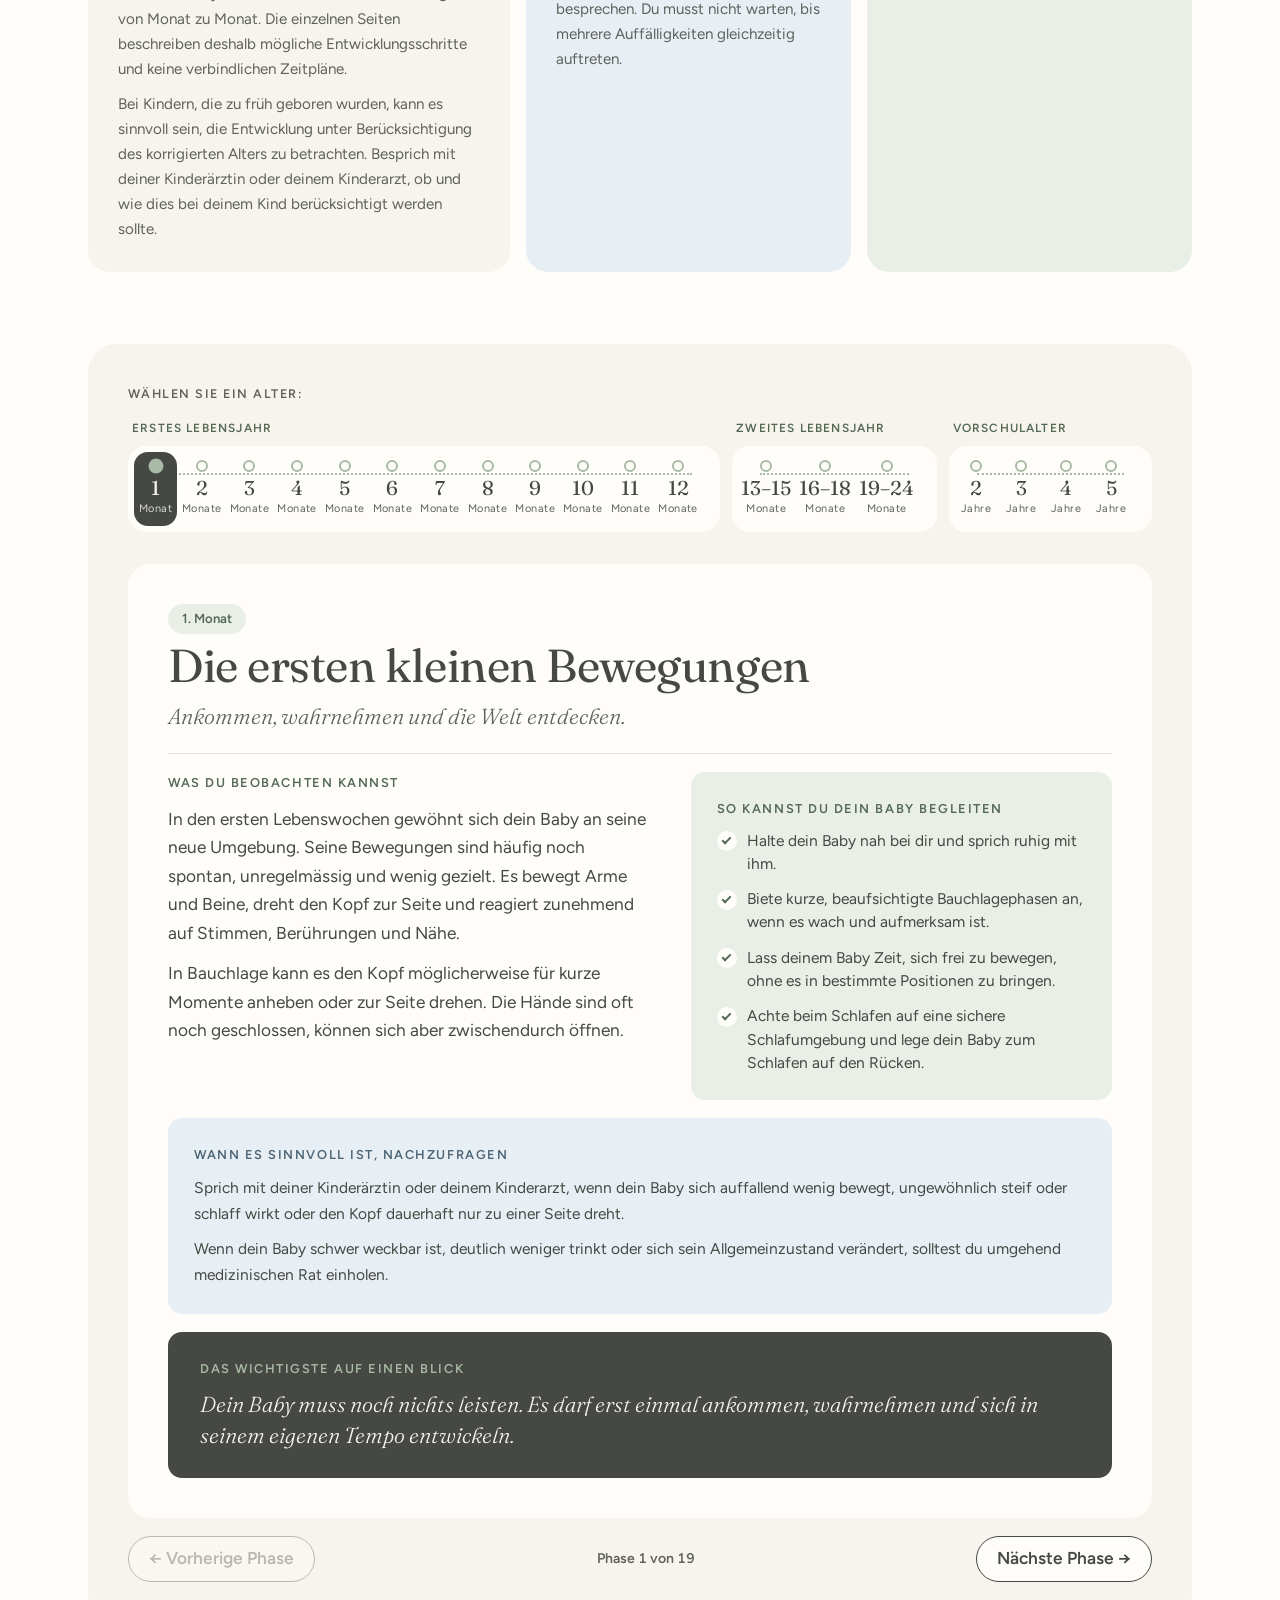
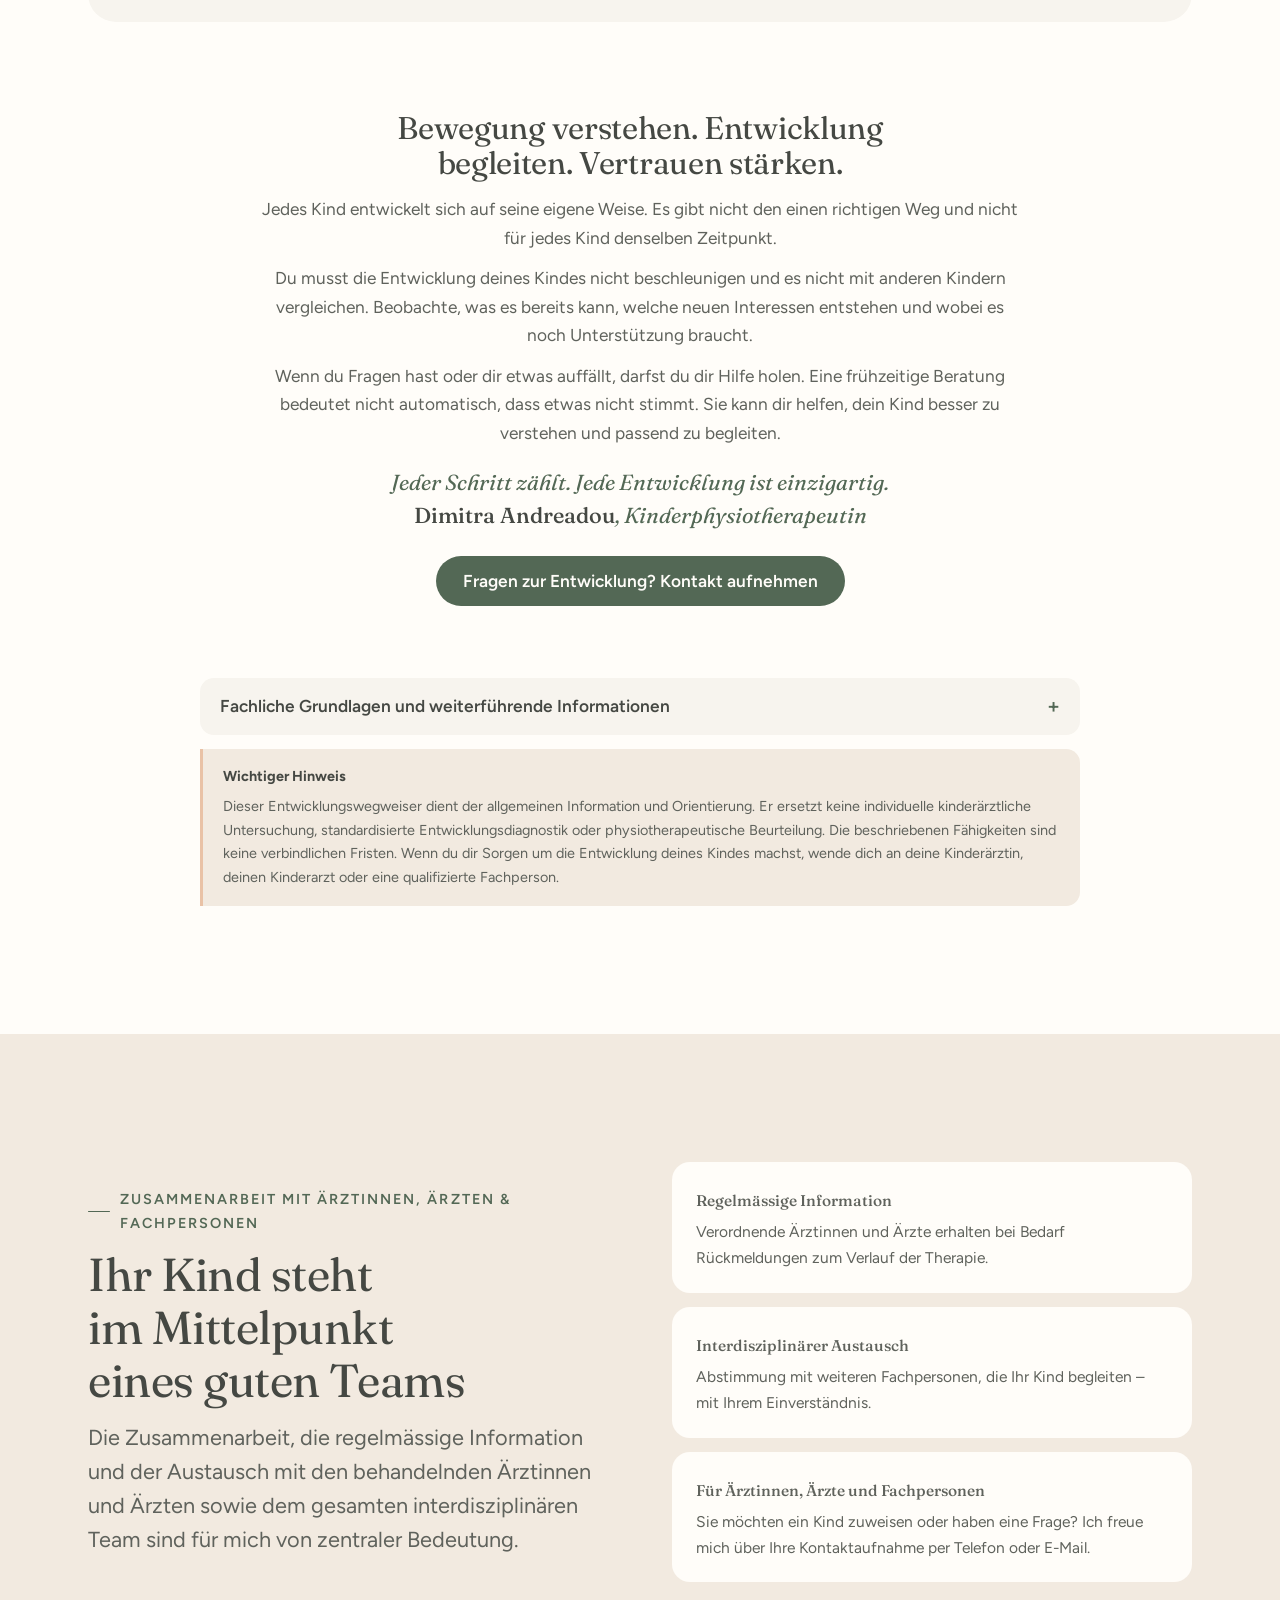
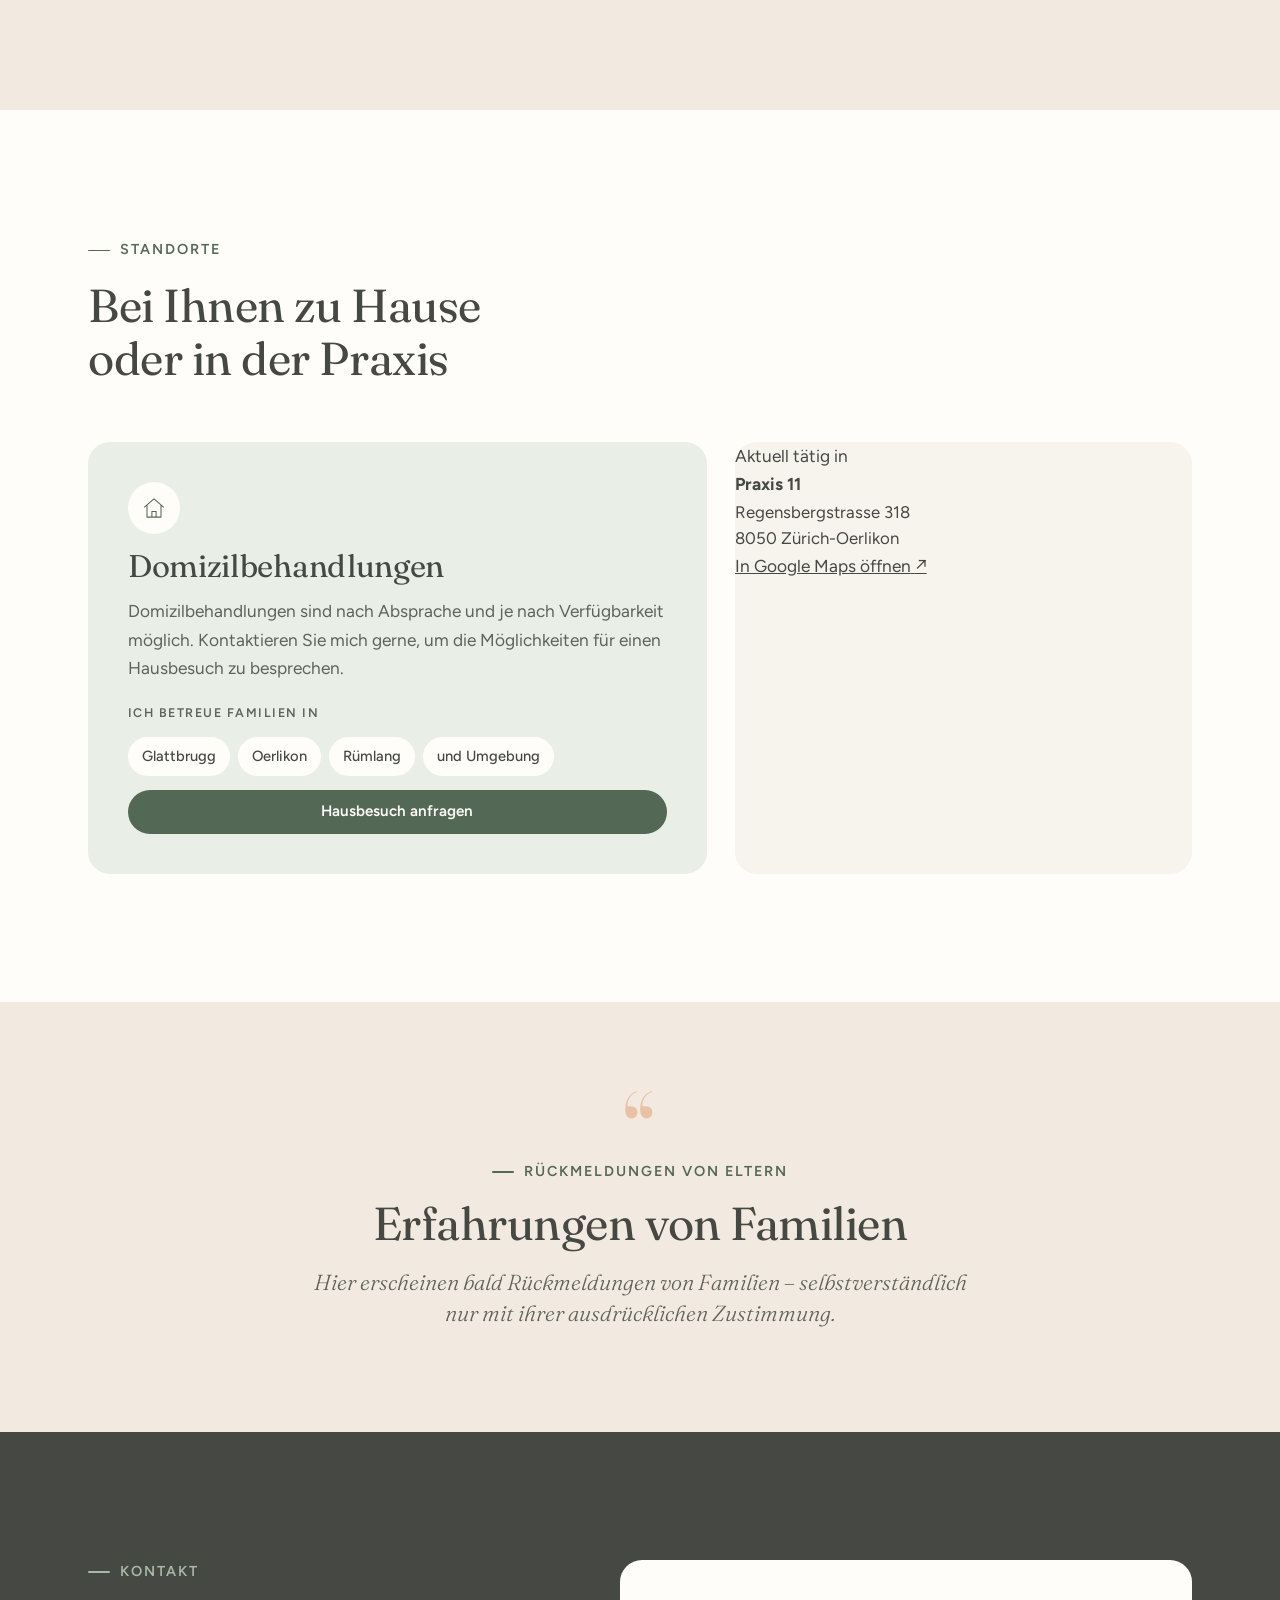
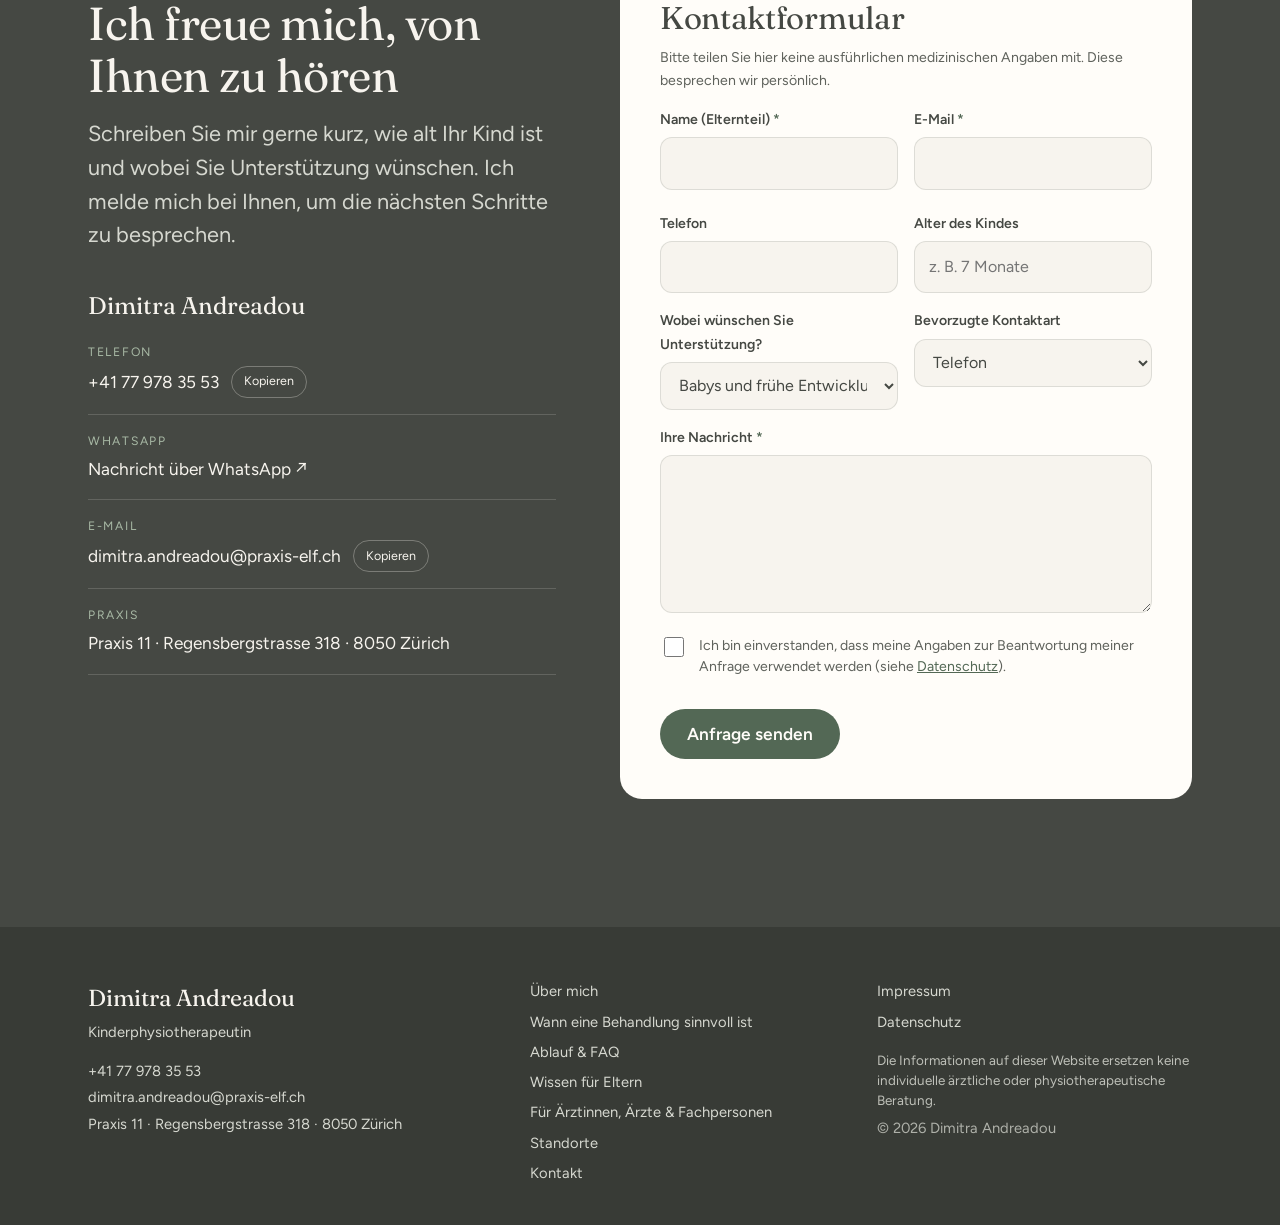
==== commit 782d3c90: "Revise location and home visit text in index.html Updated location and home visit descriptions in th" ====
--- a/index.html
+++ b/index.html
@@ -88,7 +88,7 @@
       </figure>
       <div class="hero-badge">
         <span class="pulse" aria-hidden="true"></span>
-        <p><b>Praxis 11 · Zürich-Oerlikon</b><span lang="de">und Domizilbehandlungen</span><span lang="en">and home visits</span></p>
+        <p><b><span lang="de">Zürich-Oerlikon und Umgebung</span><span lang="en">Zurich-Oerlikon and area</span></b><span lang="de">In der Praxis und bei Ihnen zu Hause</span><span lang="en">In the practice and at your home</span></p>
       </div>
     </div>
   </div>
@@ -650,17 +650,9 @@
   <div class="wrap">
     <div class="section-head">
       <p class="eyebrow"><span lang="de">Standorte</span><span lang="en">Locations</span></p>
-      <h2><span lang="de">In der Praxis oder bei Ihnen zu Hause</span><span lang="en">In the practice or at your home</span></h2>
+      <h2><span lang="de">Bei Ihnen zu Hause oder in der Praxis</span><span lang="en">At your home or in the practice</span></h2>
     </div>
     <div class="loc-grid">
-      <article class="loc loc-practice">
-        <div class="mini-map" aria-hidden="true"><span class="road r1"></span><span class="road r2"></span><span class="road r3"></span><span class="pin"></span></div>
-        <div class="loc-body">
-          <h3>Praxis 11 – Zürich-Oerlikon</h3>
-          <address>Praxis 11<br>Regensbergstrasse 318<br>8050 Zürich</address>
-          <a class="btn btn-ghost btn-sm" href="https://www.google.com/maps/search/?api=1&amp;query=Regensbergstrasse%20318%2C%208050%20Z%C3%BCrich" target="_blank" rel="noopener"><span lang="de">Route in Google Maps</span><span lang="en">Directions in Google Maps</span> <span aria-hidden="true">↗</span></a>
-        </div>
-      </article>
       <article class="loc loc-home">
         <span class="loc-icon" aria-hidden="true"><svg viewBox="0 0 40 40"><path d="M6 19 20 7l14 12M10 16v17h20V16" fill="none" stroke="currentColor" stroke-width="1.5" stroke-linejoin="round"/><path d="M17 33v-8h6v8" fill="none" stroke="currentColor" stroke-width="1.5"/></svg></span>
         <h3><span lang="de">Domizilbehandlungen</span><span lang="en">Home visits</span></h3>
@@ -670,7 +662,20 @@
         <ul class="areas">
           <li>Glattbrugg</li><li>Oerlikon</li><li>Rümlang</li><li><span lang="de">und Umgebung</span><span lang="en">and surrounding area</span></li>
         </ul>
-      </article>
+        <a class="btn btn-primary btn-sm loc-cta" href="#kontakt"><span lang="de">Hausbesuch anfragen</span><span lang="en">Ask about a home visit</span></a>
+      </article>
+
+      <!-- Places where I currently work. To add another location later, copy one <li> block. -->
+      <aside class="loc loc-work" aria-labelledby="work-title">
+        <p class="loc-work-label" id="work-title"><span lang="de">Aktuell tätig in</span><span lang="en">Currently working at</span></p>
+        <ul class="workplaces">
+          <li>
+            <b>Praxis 11</b>
+            <address>Regensbergstrasse 318<br>8050 Zürich-Oerlikon</address>
+            <a class="map-link" href="https://www.google.com/maps/search/?api=1&amp;query=Regensbergstrasse%20318%2C%208050%20Z%C3%BCrich" target="_blank" rel="noopener"><span lang="de">In Google Maps öffnen</span><span lang="en">Open in Google Maps</span> <span aria-hidden="true">↗</span></a>
+          </li>
+        </ul>
+      </aside>
     </div>
   </div>
 </section>
--- a/style.css
+++ b/style.css
@@ -105,7 +105,7 @@
 .brand-text{display:grid;line-height:1.15;min-width:0}
 .brand-text b{font-family:var(--f-display);font-weight:500;font-size:1.25rem;letter-spacing:-.01em;white-space:nowrap}
 .brand-text small{font-size:.78rem;letter-spacing:.08em;color:var(--ink-soft)}
-.header-tools{display:flex;align-items:center;gap:12px}
+.header-tools{display:flex;align-items:center;gap:12px;flex:none}
 .header-phone{display:inline-flex;align-items:center;gap:8px;font-weight:500;font-size:.95rem;text-decoration:none;font-variant-numeric:tabular-nums}
 .header-phone svg{width:18px;height:18px;color:var(--sage-deep)}
 .header-phone:hover{color:var(--sage-deep)}
@@ -518,9 +518,18 @@
 }
 @media (max-width:620px){
   .header-cta{display:none}
-  .brand-mark{width:34px;height:34px}
-  .brand-text b{font-size:1.1rem}
-  .brand-text small{font-size:.72rem}
+  .header-top{gap:10px}
+  .header-tools{gap:8px}
+  .brand{gap:8px}
+  .brand-mark{width:30px;height:30px}
+  .brand-text b{font-size:1rem}
+  .brand-text small{font-size:.68rem;letter-spacing:.04em}
+  .header-lang{padding:2px}
+  .header-lang button{min-width:32px;min-height:30px;padding:0 6px;font-size:.72rem}
+  .menu-btn{width:40px;height:40px}
+  .menu-btn i{left:12px;right:12px}
+  .menu-btn i:first-of-type{top:15px}.menu-btn i:last-of-type{top:23px}
+  .menu-btn[aria-expanded="true"] i:first-of-type,.menu-btn[aria-expanded="true"] i:last-of-type{top:19px}
   .hero-actions .btn{flex:1 1 100%}
   .hero-badge{position:relative;left:auto;bottom:auto;margin:-36px auto 0;max-width:290px}
   .about-side{grid-template-columns:1fr}
@@ -541,7 +550,8 @@
   .icon-ring{grid-row:auto}
 }
 @media (max-width:380px){
-  .lang-switch button{min-width:36px;padding:0 6px}
+  .lang-switch button{min-width:30px;padding:0 5px}
+  .brand-text b{font-size:.95rem}
   .brand-text small{display:none}
 }
 @media (prefers-reduced-motion:reduce){
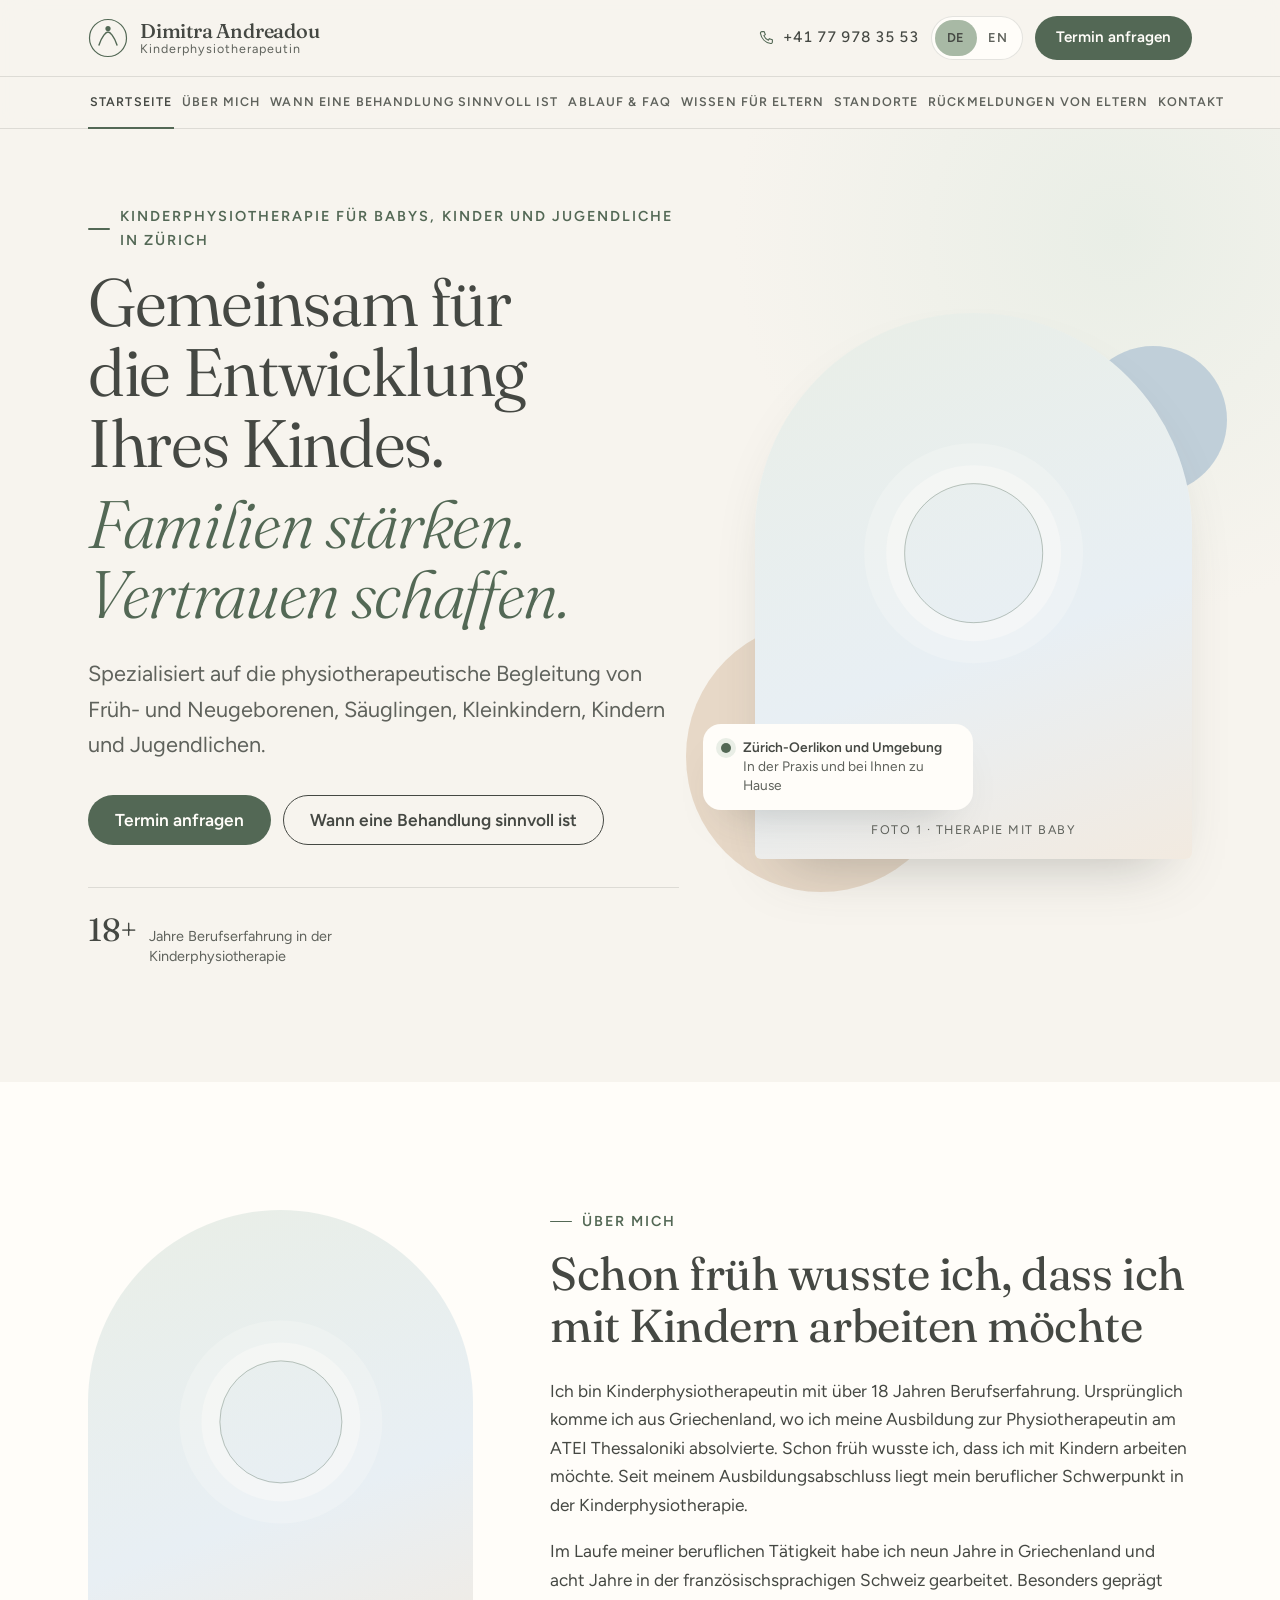
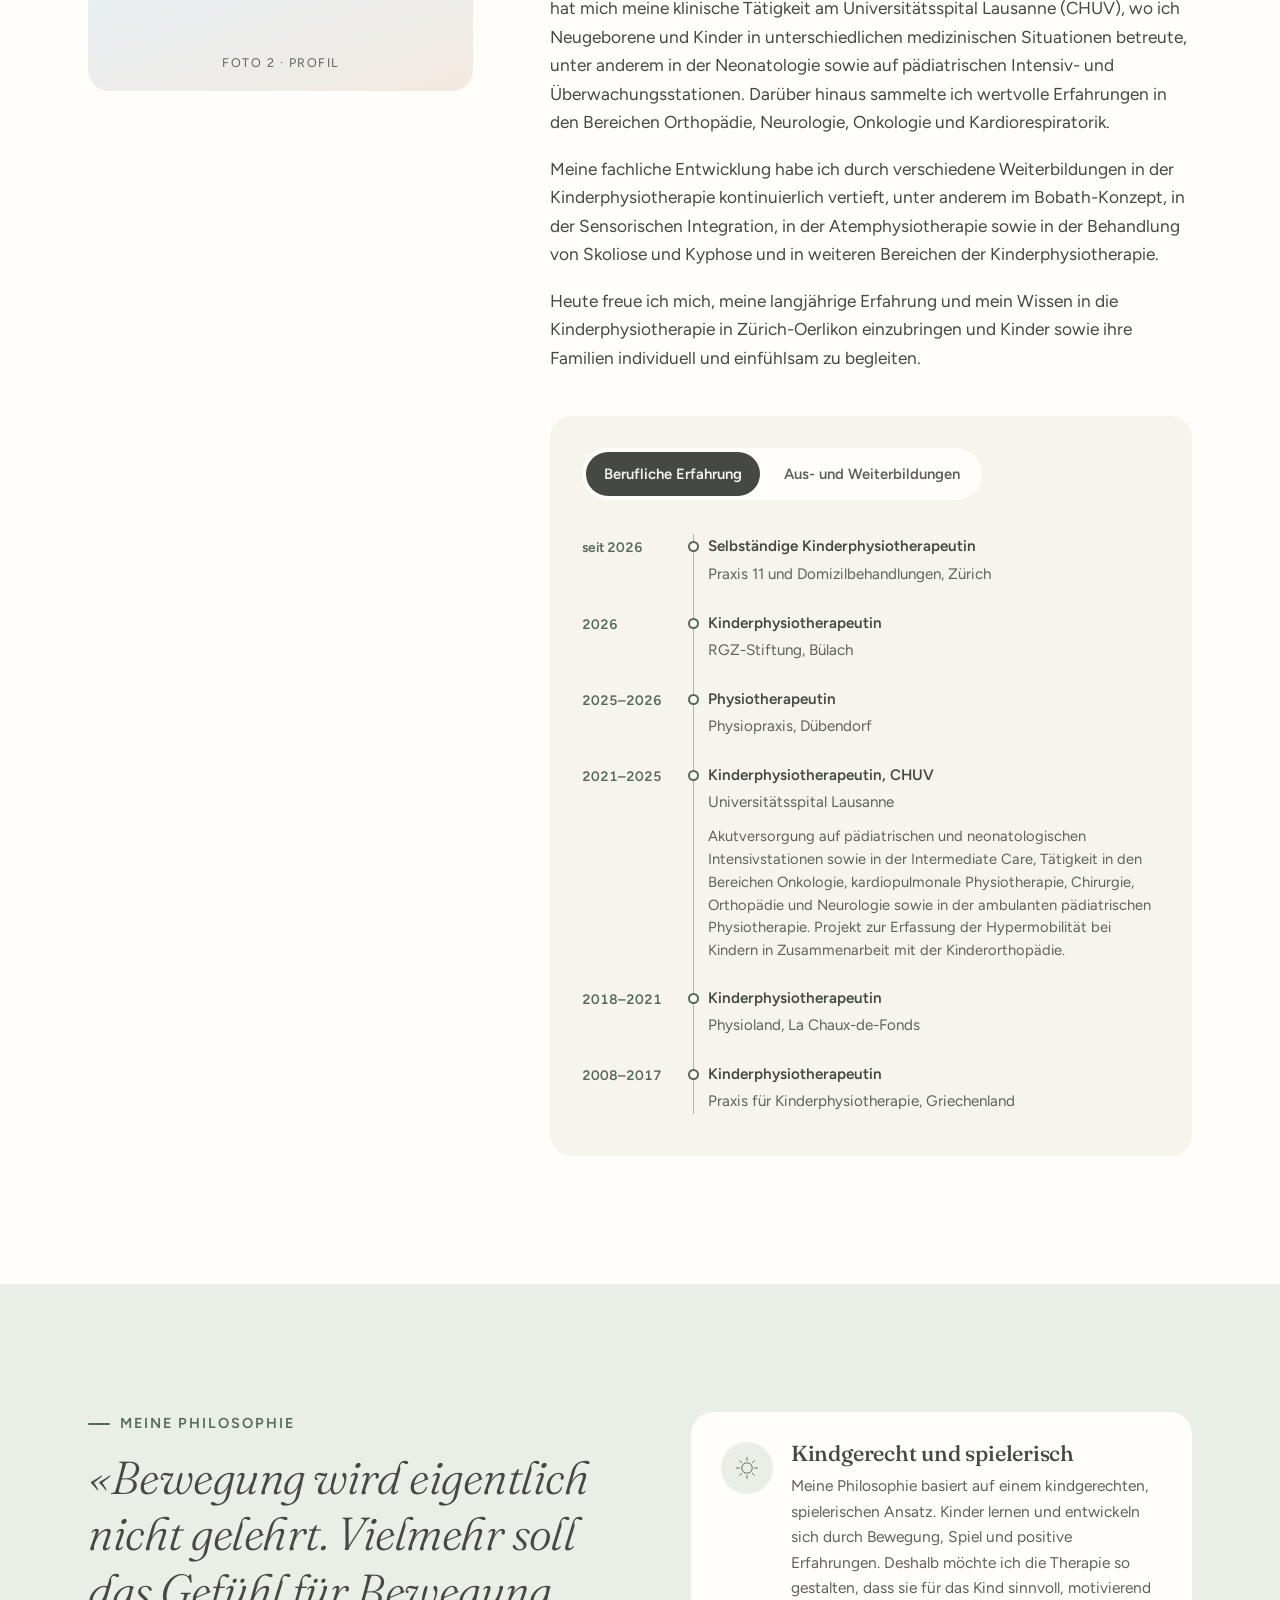
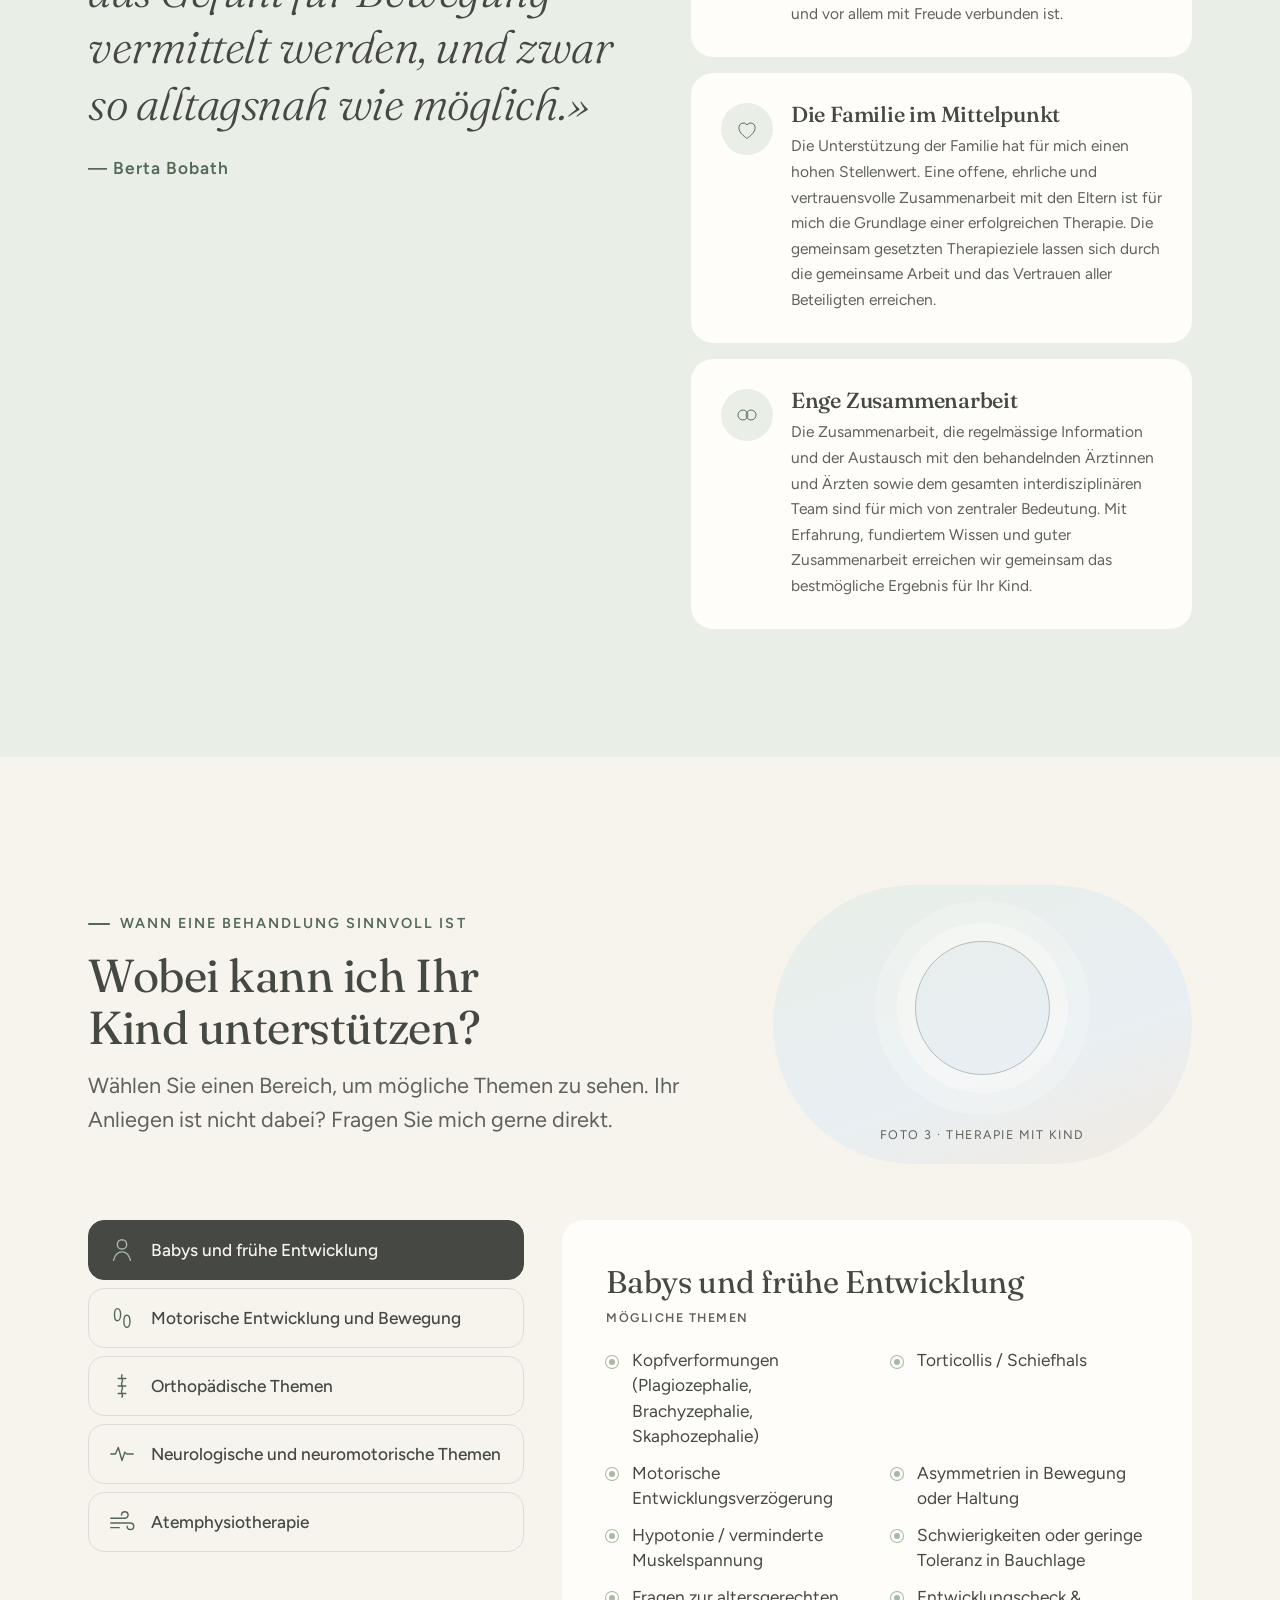
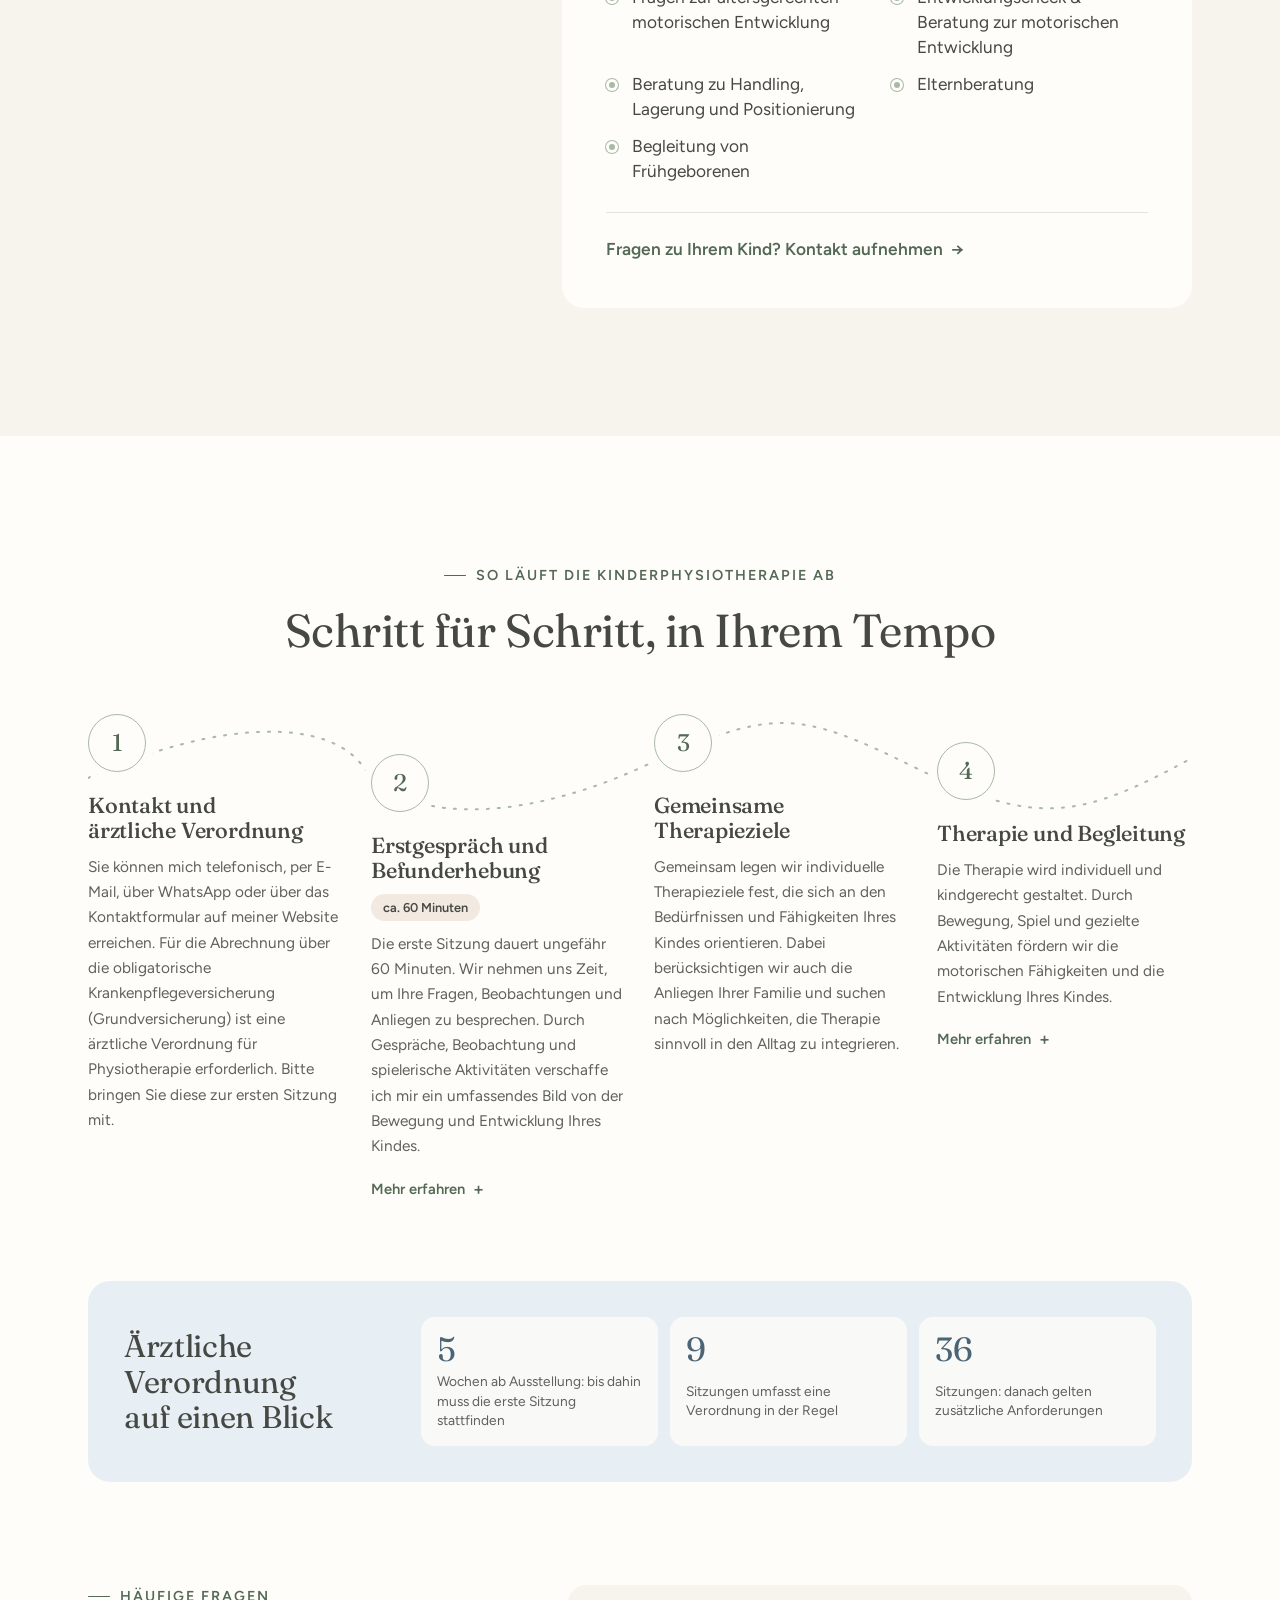
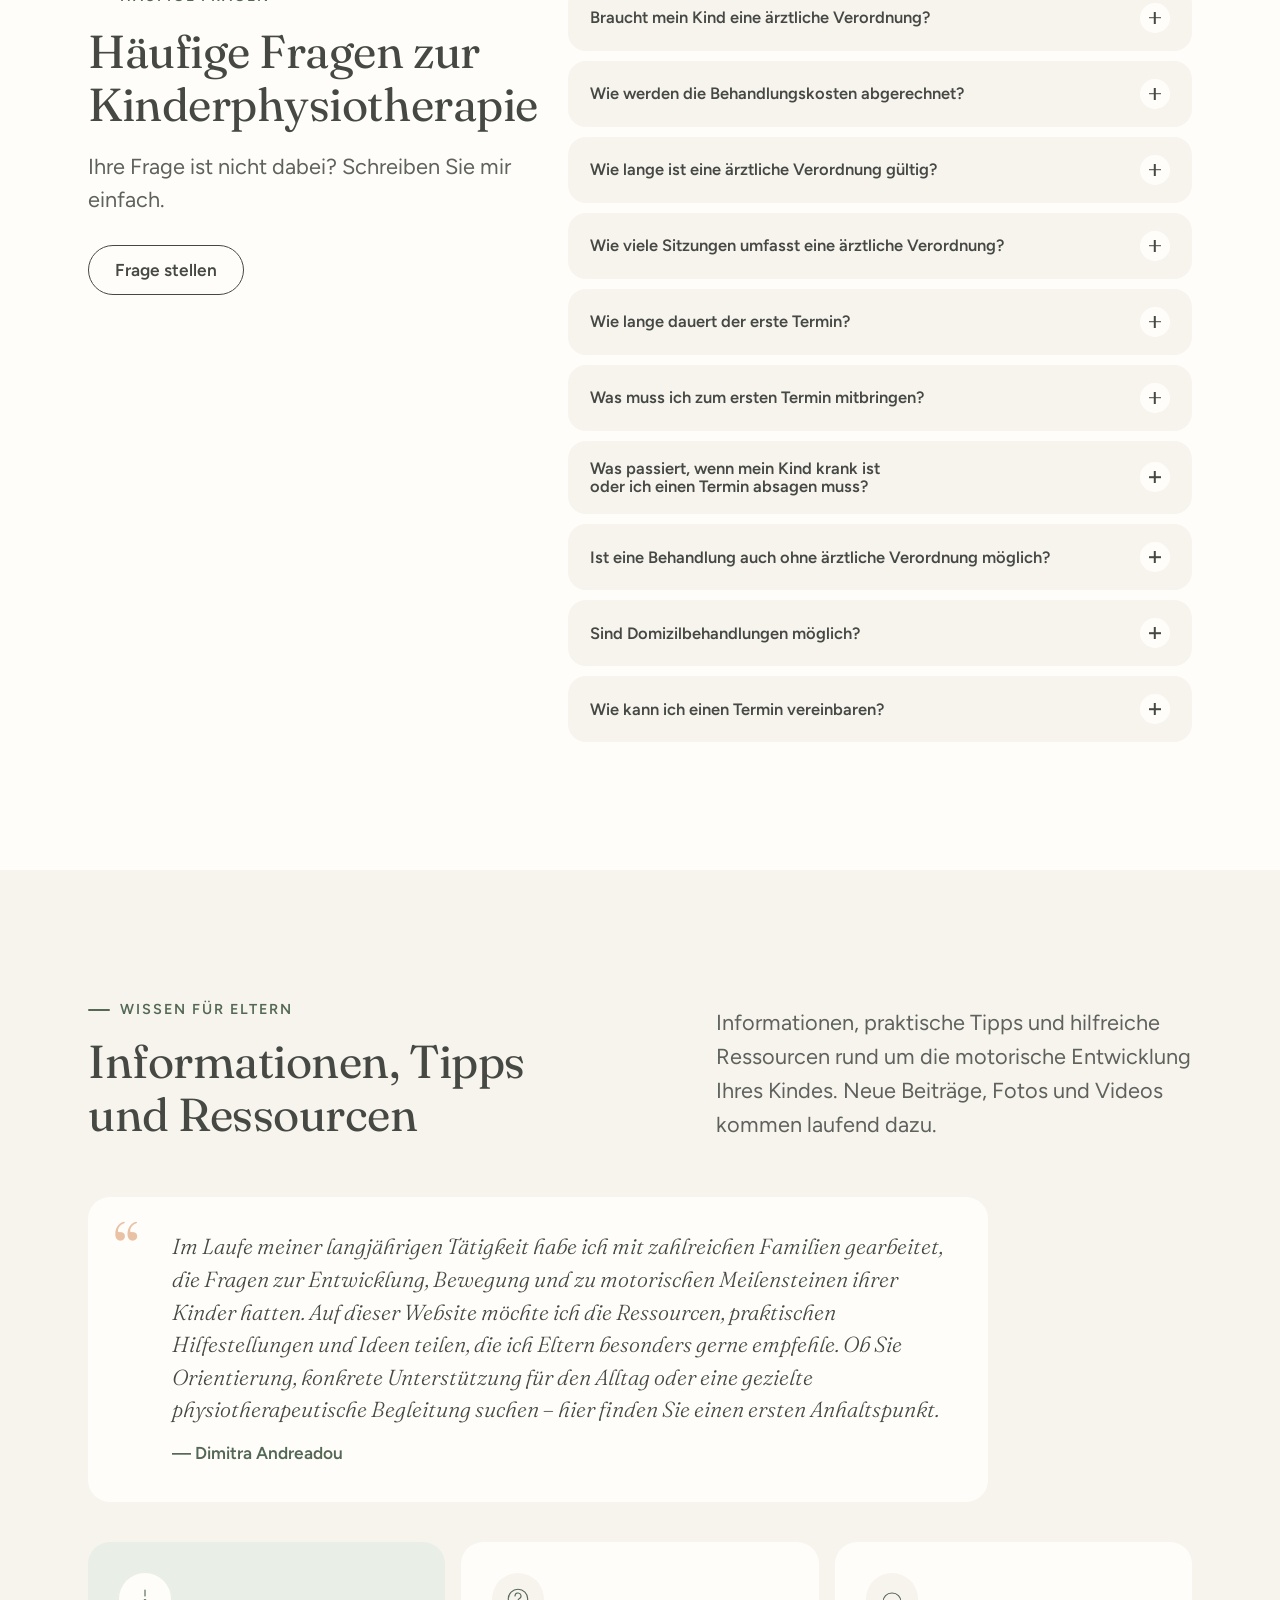
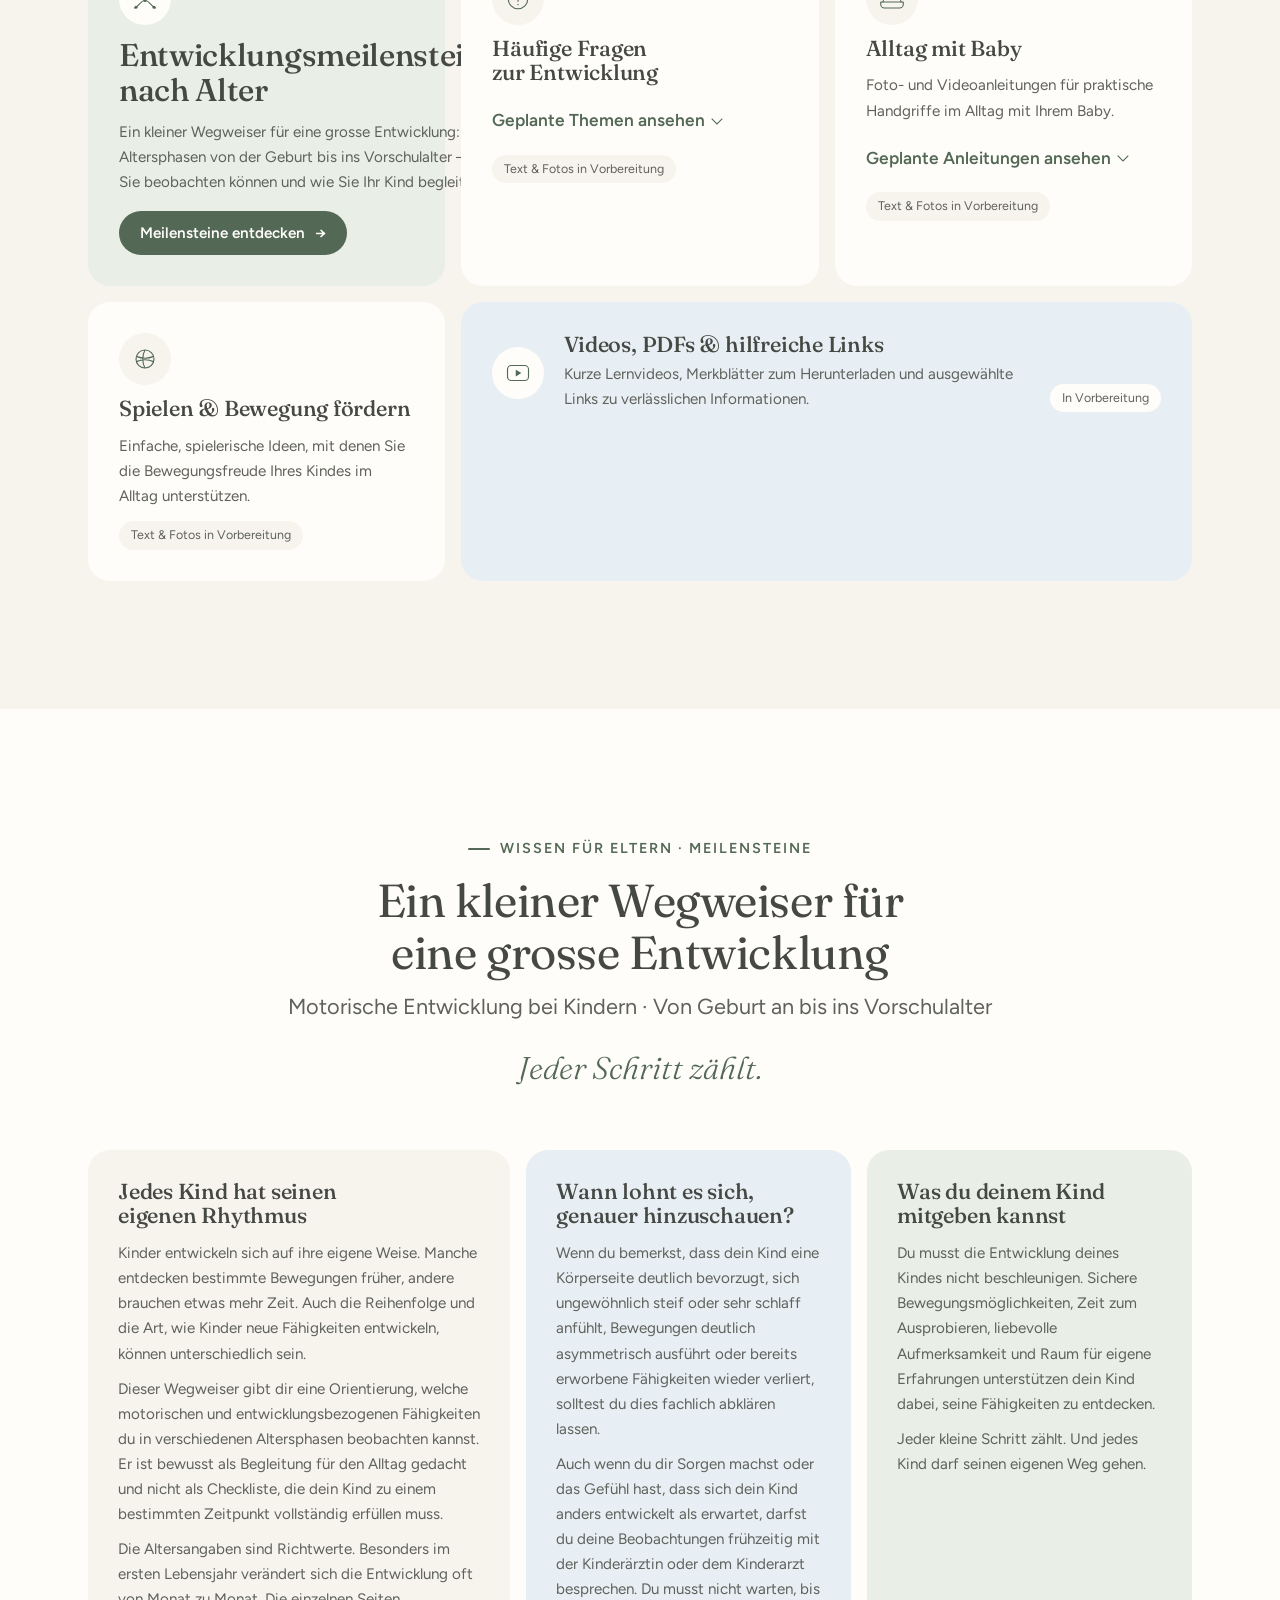
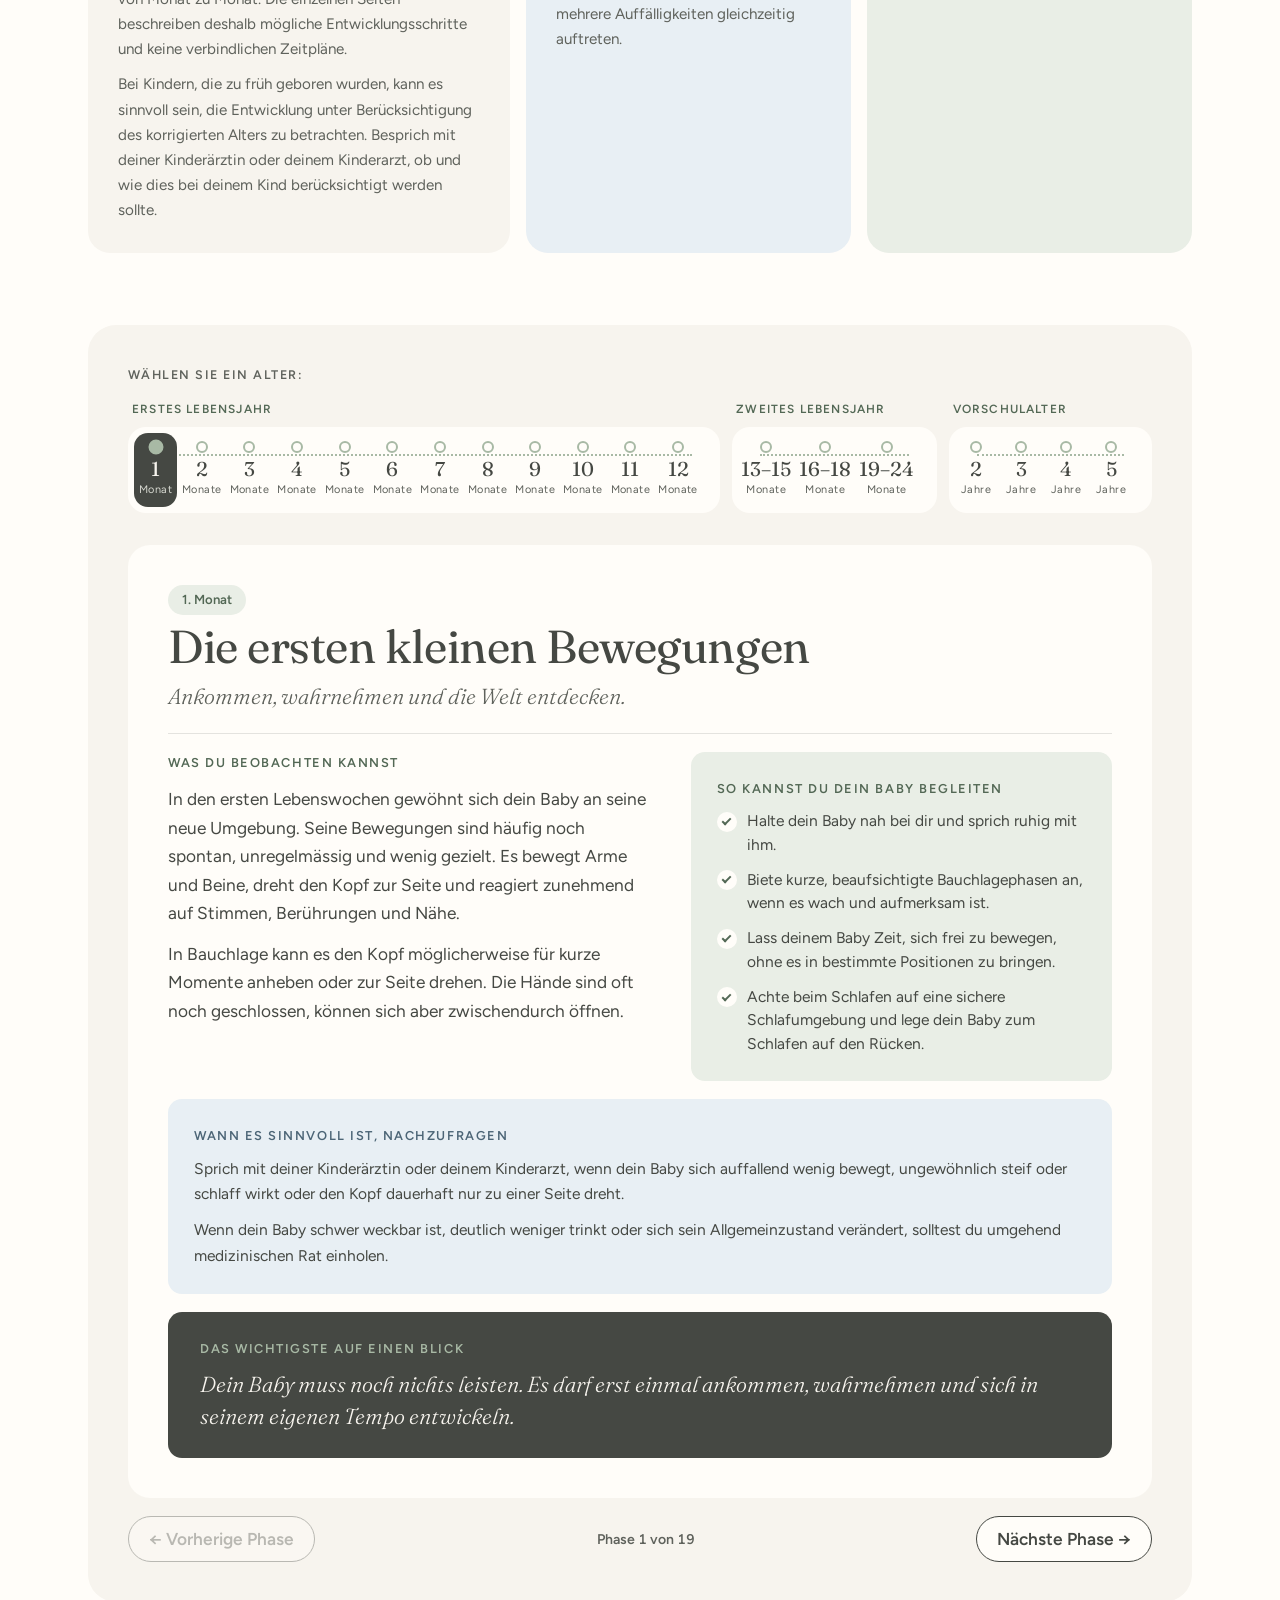
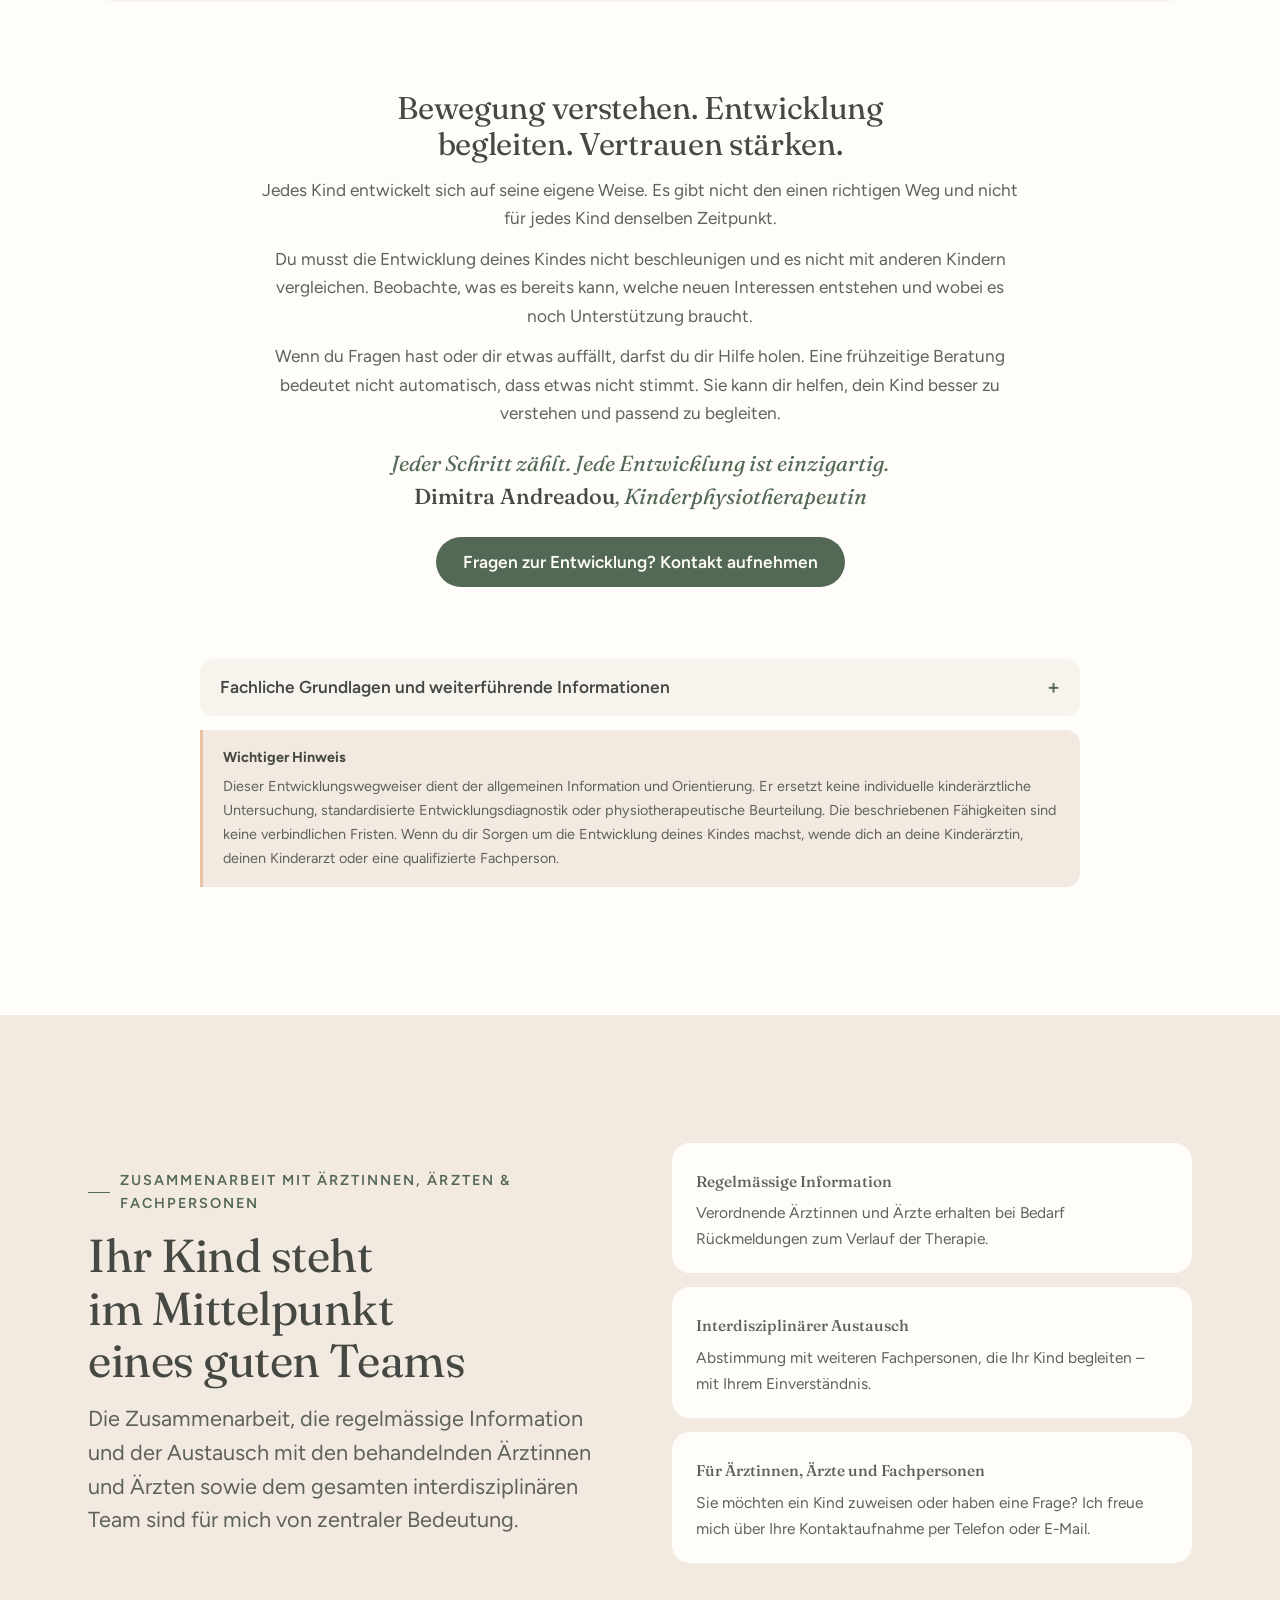
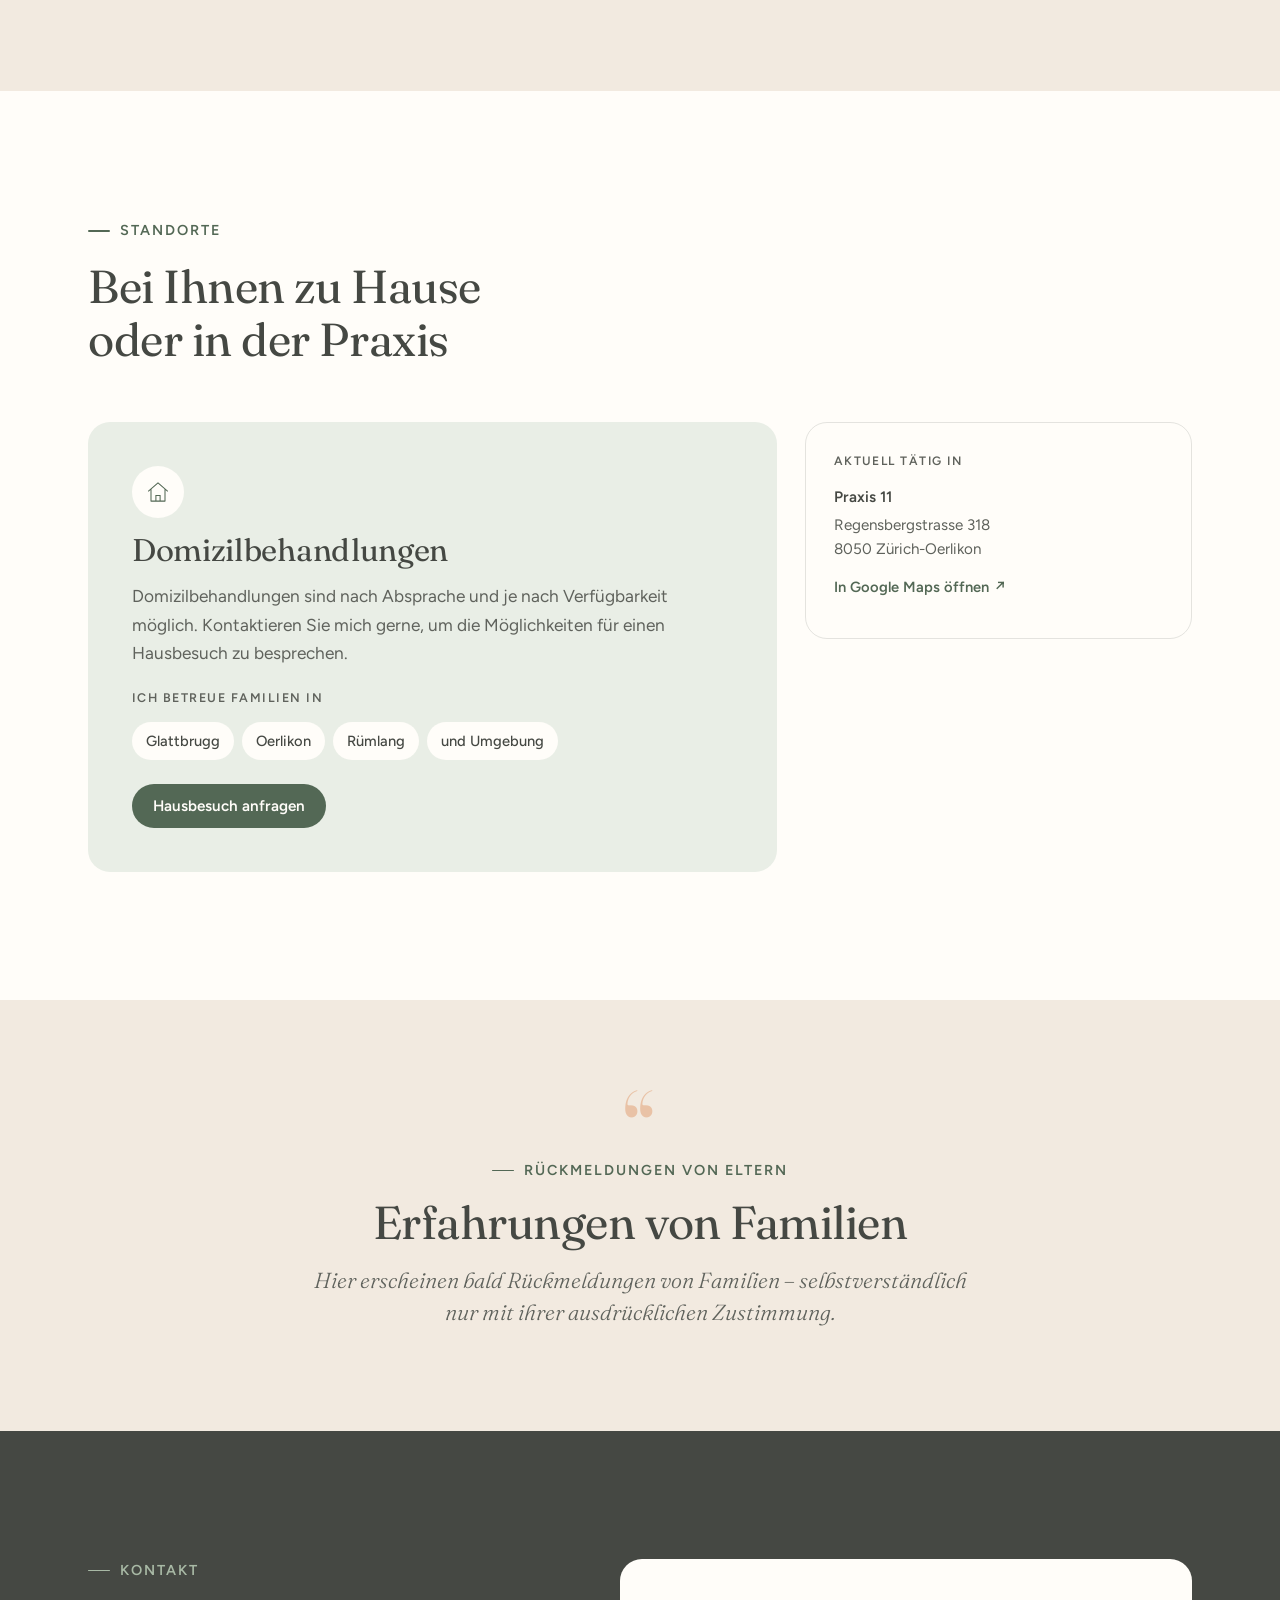
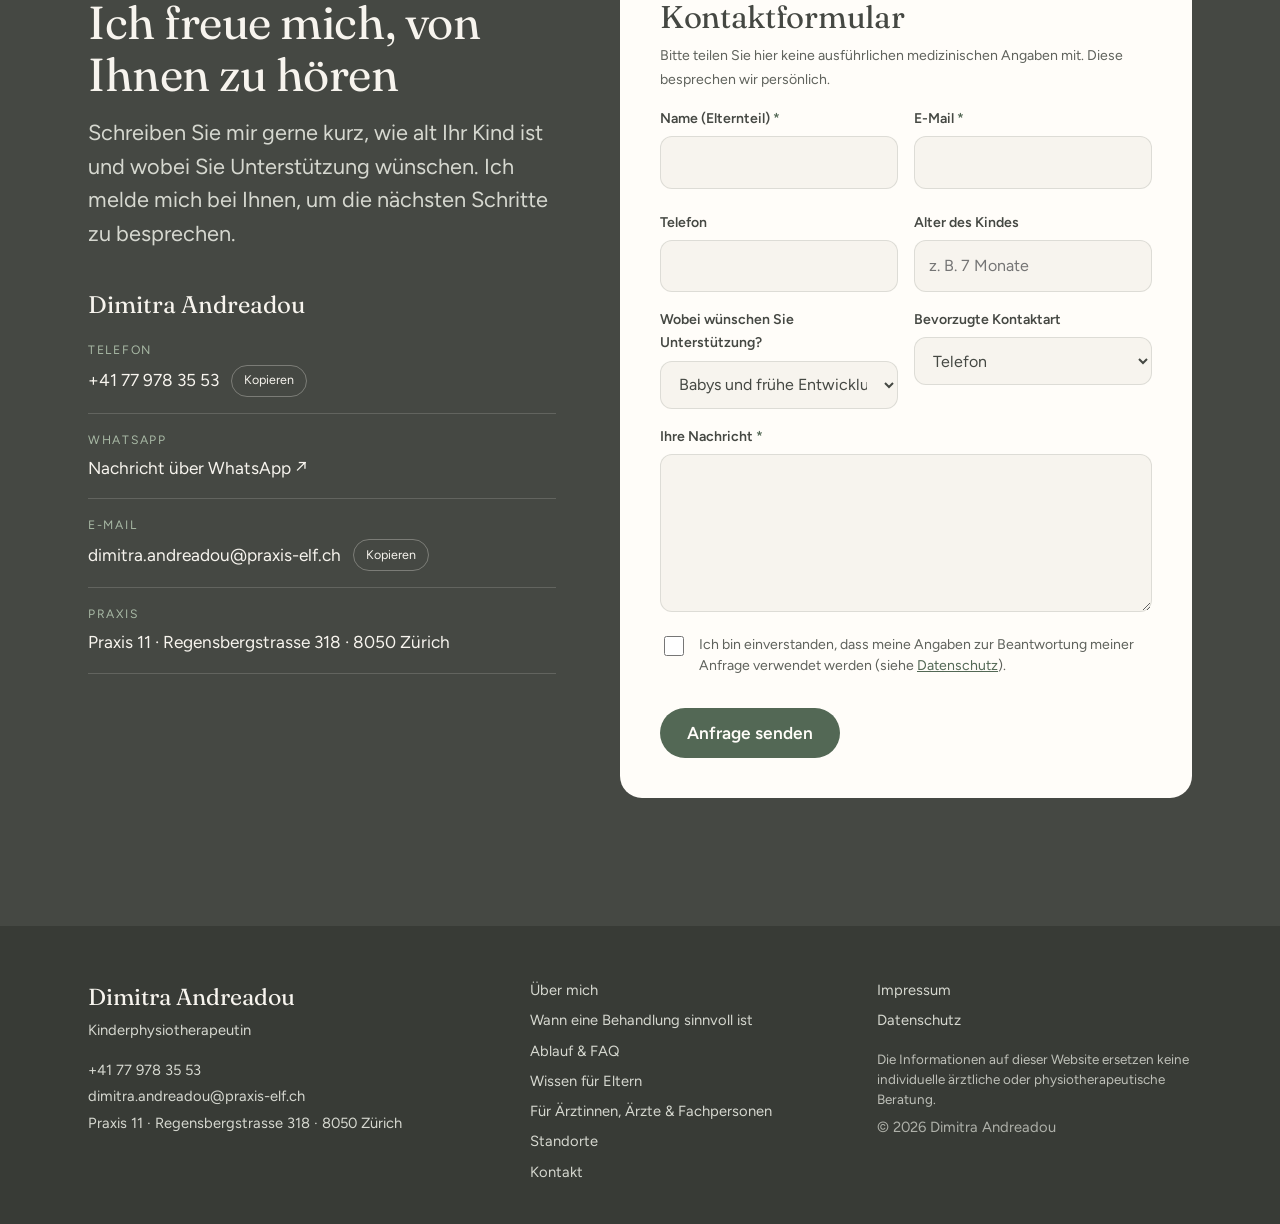
==== commit acd30049: "Add files via upload" ====
--- a/index.html
+++ b/index.html
@@ -4,12 +4,12 @@
 <meta charset="utf-8">
 <meta name="viewport" content="width=device-width, initial-scale=1, viewport-fit=cover">
 <title>Dimitra Andreadou · Kinderphysiotherapie Zürich-Oerlikon</title>
-<meta name="description" content="Dimitra Andreadou, Kinderphysiotherapeutin in Zürich-Oerlikon. Physiotherapeutische Begleitung von Früh- und Neugeborenen, Säuglingen, Kleinkindern, Kindern und Jugendlichen – in der Praxis 11 und zu Hause.">
+<meta name="description" content="Dimitra Andreadou, Kinderphysiotherapeutin in Zürich-Oerlikon. Physiotherapeutische Begleitung von Früh- und Neugeborenen, Säuglingen, Kleinkindern, Kindern und Jugendlichen – in der Praxis und bei Ihnen zu Hause.">
 <meta name="theme-color" content="#F7F4EE">
 <link rel="preconnect" href="https://fonts.googleapis.com">
 <link rel="preconnect" href="https://fonts.gstatic.com" crossorigin>
 <link rel="stylesheet" href="https://fonts.googleapis.com/css2?family=Fraunces:ital,opsz,wght@0,9..144,300..600;1,9..144,300..600&family=Figtree:wght@400;500;600&display=swap">
-<link rel="stylesheet" href="style.css">
+<link rel="stylesheet" href="style.css?v=20261020">
 </head>
 <body>
 
@@ -31,7 +31,7 @@
         <button type="button" data-set-lang="de" aria-pressed="true">DE</button>
         <button type="button" data-set-lang="en" aria-pressed="false">EN</button>
       </div>
-      <a class="btn btn-primary btn-sm header-cta" href="#kontakt"><span lang="de">Termin anfragen</span><span lang="en">Book an appointment</span></a>
+      <a class="btn btn-primary btn-sm header-cta" href="#kontakt"><span lang="de">Termin anfragen</span><span lang="en">Request an appointment</span></a>
       <button type="button" class="menu-btn" id="menu-btn" aria-expanded="false" aria-controls="main-nav">
         <span class="sr"><span lang="de">Menü öffnen</span><span lang="en">Open menu</span></span>
         <i></i><i></i>
@@ -53,7 +53,7 @@
         <button type="button" data-set-lang="de" aria-pressed="true">Deutsch</button>
         <button type="button" data-set-lang="en" aria-pressed="false">English</button>
       </div>
-      <a class="btn btn-primary nav-cta" href="#kontakt"><span lang="de">Termin anfragen</span><span lang="en">Book an appointment</span></a>
+      <a class="btn btn-primary nav-cta" href="#kontakt"><span lang="de">Termin anfragen</span><span lang="en">Request an appointment</span></a>
     </div>
   </nav>
 </header>
@@ -71,7 +71,7 @@
       </h1>
       <p class="hero-sub"><span lang="de">Spezialisiert auf die physiotherapeutische Begleitung von Früh- und Neugeborenen, Säuglingen, Kleinkindern, Kindern und Jugendlichen.</span><span lang="en">Specialising in physiotherapy for premature and newborn babies, infants, toddlers, children and adolescents.</span></p>
       <div class="hero-actions">
-        <a class="btn btn-primary" href="#kontakt"><span lang="de">Termin anfragen</span><span lang="en">Book an appointment</span></a>
+        <a class="btn btn-primary" href="#kontakt"><span lang="de">Termin anfragen</span><span lang="en">Request an appointment</span></a>
         <a class="btn btn-ghost" href="#behandlung"><span lang="de">Wann eine Behandlung sinnvoll ist</span><span lang="en">When therapy can help</span></a>
       </div>
       <ul class="hero-facts">
@@ -790,6 +790,6 @@
 
 <a class="to-top" id="to-top" href="#startseite"><span class="sr"><span lang="de">Nach oben</span><span lang="en">Back to top</span></span><svg viewBox="0 0 24 24" aria-hidden="true"><path d="M12 19V5M6 11l6-6 6 6" fill="none" stroke="currentColor" stroke-width="1.8" stroke-linecap="round" stroke-linejoin="round"/></svg></a>
 
-<script src="script.js" defer></script>
+<script src="script.js?v=20261020" defer></script>
 </body>
 </html>
--- a/style.css
+++ b/style.css
@@ -105,7 +105,7 @@
 .brand-text{display:grid;line-height:1.15;min-width:0}
 .brand-text b{font-family:var(--f-display);font-weight:500;font-size:1.25rem;letter-spacing:-.01em;white-space:nowrap}
 .brand-text small{font-size:.78rem;letter-spacing:.08em;color:var(--ink-soft)}
-.header-tools{display:flex;align-items:center;gap:12px;flex:none}
+.header-tools{display:flex;align-items:center;gap:12px}
 .header-phone{display:inline-flex;align-items:center;gap:8px;font-weight:500;font-size:.95rem;text-decoration:none;font-variant-numeric:tabular-nums}
 .header-phone svg{width:18px;height:18px;color:var(--sage-deep)}
 .header-phone:hover{color:var(--sage-deep)}
@@ -375,21 +375,21 @@
 
 /* ---------- 12. Locations ---------- */
 .locations{background:var(--paper)}
-.loc-grid{display:grid;grid-template-columns:minmax(0,1.15fr) minmax(0,.85fr);gap:clamp(16px,2.5vw,28px)}
+.loc-grid{display:grid;grid-template-columns:minmax(0,1.6fr) minmax(0,.9fr);gap:clamp(16px,2.5vw,28px);align-items:start}
 .loc{border-radius:var(--radius);background:var(--cream);overflow:hidden}
-.loc-practice{display:grid;grid-template-columns:minmax(0,1fr) minmax(0,1fr)}
-.mini-map{position:relative;min-height:240px;background:var(--sand-tint);overflow:hidden}
-.mini-map::before{content:"";position:absolute;inset:0;background:radial-gradient(circle at 70% 30%,var(--sage-tint) 0 18%,transparent 19%),radial-gradient(circle at 20% 80%,var(--blue-tint) 0 22%,transparent 23%)}
-.road{position:absolute;background:var(--paper);border-radius:6px}
-.r1{left:-10%;right:-10%;top:52%;height:14px;transform:rotate(-14deg)}
-.r2{top:-10%;bottom:-10%;left:38%;width:10px;transform:rotate(18deg)}
-.r3{left:-10%;right:30%;top:22%;height:8px;transform:rotate(9deg)}
-.pin{position:absolute;left:47%;top:44%;width:26px;height:26px;border-radius:50% 50% 50% 0;background:var(--sage-deep);transform:translate(-50%,-50%) rotate(-45deg);box-shadow:0 8px 16px -6px rgba(69,72,67,.5)}
-.pin::after{content:"";position:absolute;inset:8px;border-radius:50%;background:var(--paper)}
-.loc-body{display:grid;align-content:center;justify-items:start;gap:16px;padding:clamp(24px,3.5vw,40px)}
 .loc h3{font-size:var(--step-2)}
-address{font-style:normal;font-size:1.05rem;line-height:1.6}
-.loc-home{display:grid;align-content:start;gap:14px;padding:clamp(24px,3.5vw,40px);background:var(--sage-tint)}
+address{font-style:normal;line-height:1.55}
+.loc-home{display:grid;align-content:start;justify-items:start;gap:14px;padding:clamp(24px,3.5vw,44px);background:var(--sage-tint)}
+.loc-cta{margin-top:10px}
+/* Quieter "currently working at" card */
+.loc-work{display:grid;gap:14px;padding:clamp(20px,2.5vw,28px);background:transparent;border:1px solid var(--line)}
+.loc-work-label{font-size:.76rem;font-weight:600;letter-spacing:.12em;text-transform:uppercase;color:var(--ink-soft)}
+.workplaces{display:grid;gap:16px}
+.workplaces li{display:grid;gap:4px;font-size:.95rem;color:var(--ink-soft)}
+.workplaces li+li{padding-top:16px;border-top:1px solid var(--line)}
+.workplaces b{font-weight:600;color:var(--ink)}
+.map-link{justify-self:start;display:inline-flex;align-items:center;gap:6px;min-height:44px;font-weight:600;font-size:.92rem;color:var(--sage-deep);text-decoration:none}
+.map-link:hover{text-decoration:underline;text-underline-offset:4px}
 .loc-icon{width:52px;height:52px;display:grid;place-items:center;border-radius:50%;background:var(--paper);color:var(--sage-deep)}
 .loc-icon svg{width:28px;height:28px}
 .loc-home p{color:var(--ink-soft)}
@@ -518,18 +518,9 @@
 }
 @media (max-width:620px){
   .header-cta{display:none}
-  .header-top{gap:10px}
-  .header-tools{gap:8px}
-  .brand{gap:8px}
-  .brand-mark{width:30px;height:30px}
-  .brand-text b{font-size:1rem}
-  .brand-text small{font-size:.68rem;letter-spacing:.04em}
-  .header-lang{padding:2px}
-  .header-lang button{min-width:32px;min-height:30px;padding:0 6px;font-size:.72rem}
-  .menu-btn{width:40px;height:40px}
-  .menu-btn i{left:12px;right:12px}
-  .menu-btn i:first-of-type{top:15px}.menu-btn i:last-of-type{top:23px}
-  .menu-btn[aria-expanded="true"] i:first-of-type,.menu-btn[aria-expanded="true"] i:last-of-type{top:19px}
+  .brand-mark{width:34px;height:34px}
+  .brand-text b{font-size:1.1rem}
+  .brand-text small{font-size:.72rem}
   .hero-actions .btn{flex:1 1 100%}
   .hero-badge{position:relative;left:auto;bottom:auto;margin:-36px auto 0;max-width:290px}
   .about-side{grid-template-columns:1fr}
@@ -538,8 +529,6 @@
   .timeline li{grid-template-columns:1fr;gap:2px;padding:10px 0 10px 30px}
   .timeline li::before{left:2px}
   .topic-wide{grid-template-columns:1fr}
-  .loc-practice{grid-template-columns:1fr}
-  .mini-map{min-height:160px}
   .contact-form>.btn,.form-status .btn{justify-self:stretch}
   .footer-grid{grid-template-columns:1fr}
   .section-head.center .eyebrow::before{display:none}
@@ -550,8 +539,7 @@
   .icon-ring{grid-row:auto}
 }
 @media (max-width:380px){
-  .lang-switch button{min-width:30px;padding:0 5px}
-  .brand-text b{font-size:.95rem}
+  .lang-switch button{min-width:36px;padding:0 6px}
   .brand-text small{display:none}
 }
 @media (prefers-reduced-motion:reduce){
@@ -559,3 +547,15 @@
   *,*::before,*::after{animation:none!important;transition:none!important}
   .reveal-pending{opacity:1;transform:none}
 }
+
+/* ---------- Feedback 13 Oct: name always visible, 3 prescription facts ---------- */
+.nav-lang{display:none}
+.rx ul{grid-template-columns:repeat(3,minmax(0,1fr))}
+.brand-text b{overflow:visible}
+@media (max-width:620px){
+  .header-lang{display:none}
+  .main-nav .nav-lang{display:flex;align-self:flex-start;margin-top:18px}
+  .nav-lang button{min-width:96px;min-height:44px;font-size:.88rem;letter-spacing:.02em}
+  .rx ul{grid-template-columns:1fr}
+}
+.main-nav a.nav-cta,.main-nav a.nav-cta:hover{color:var(--paper)}
